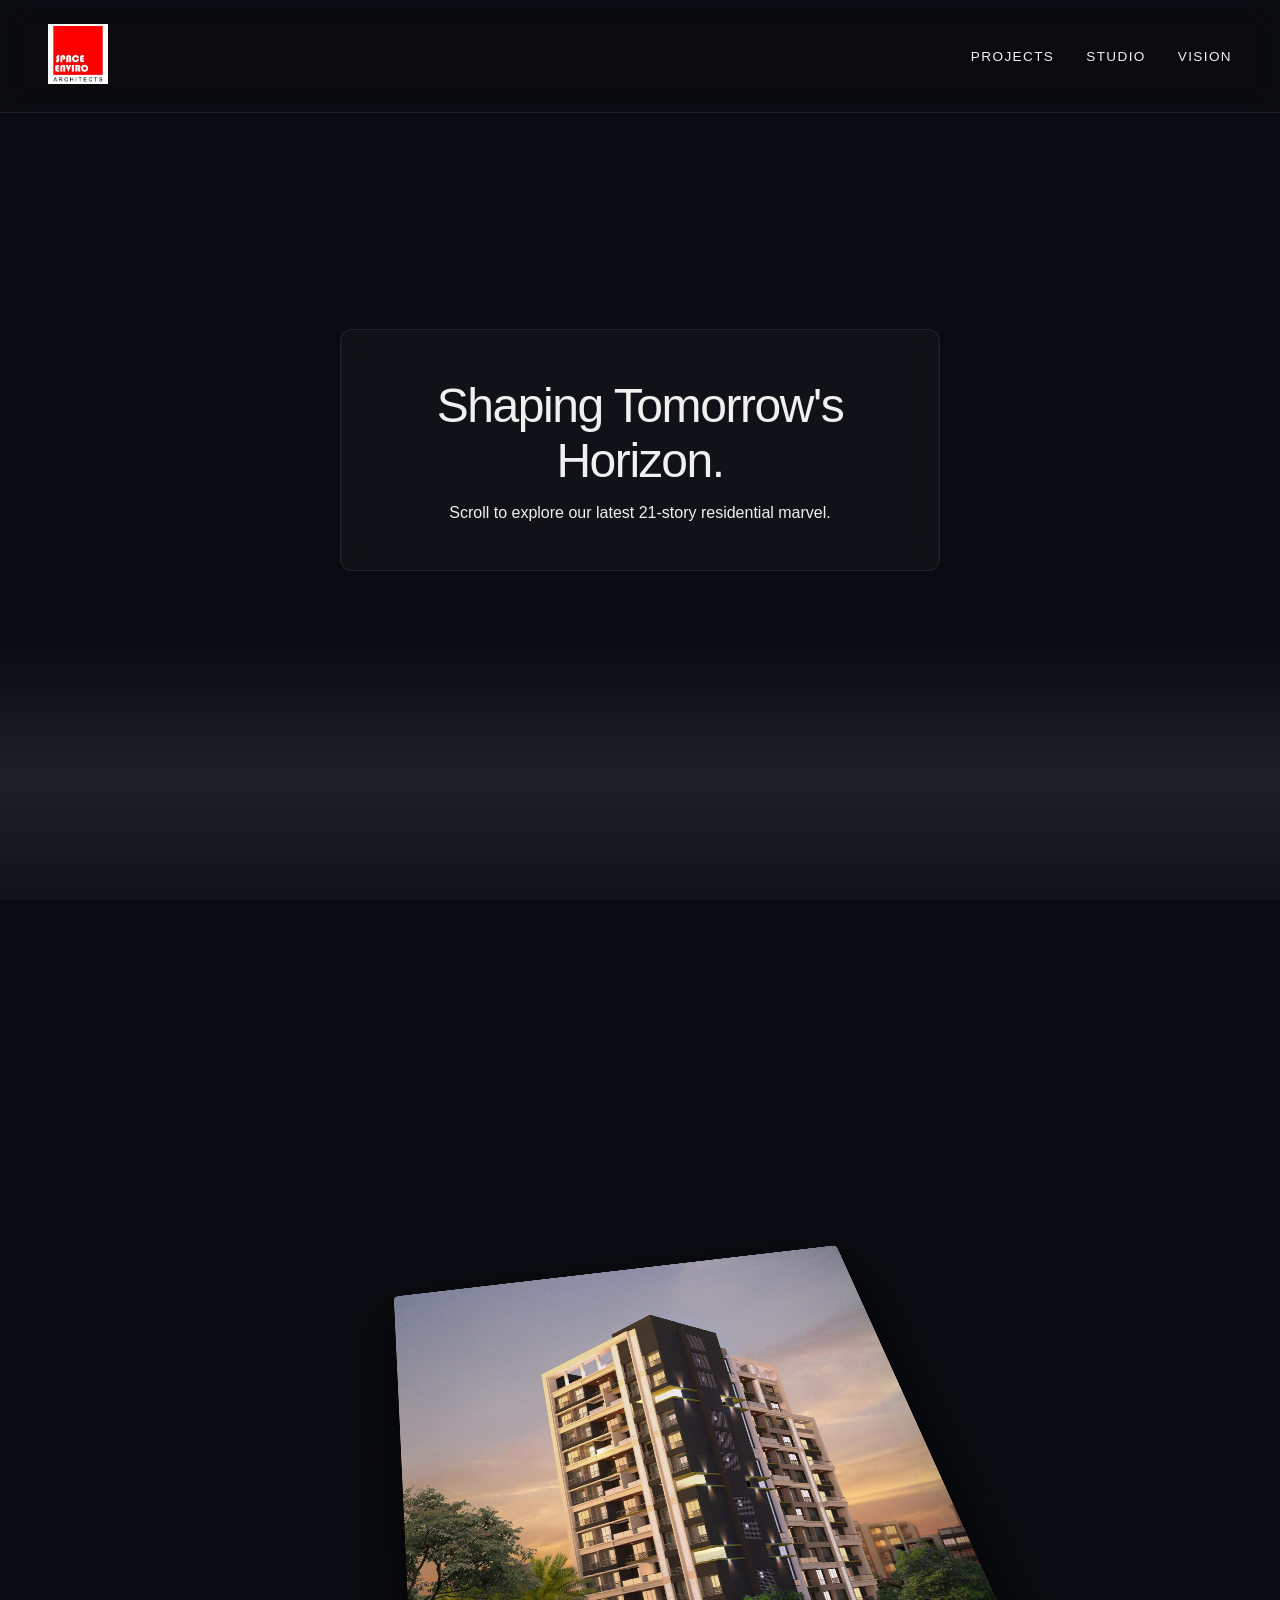
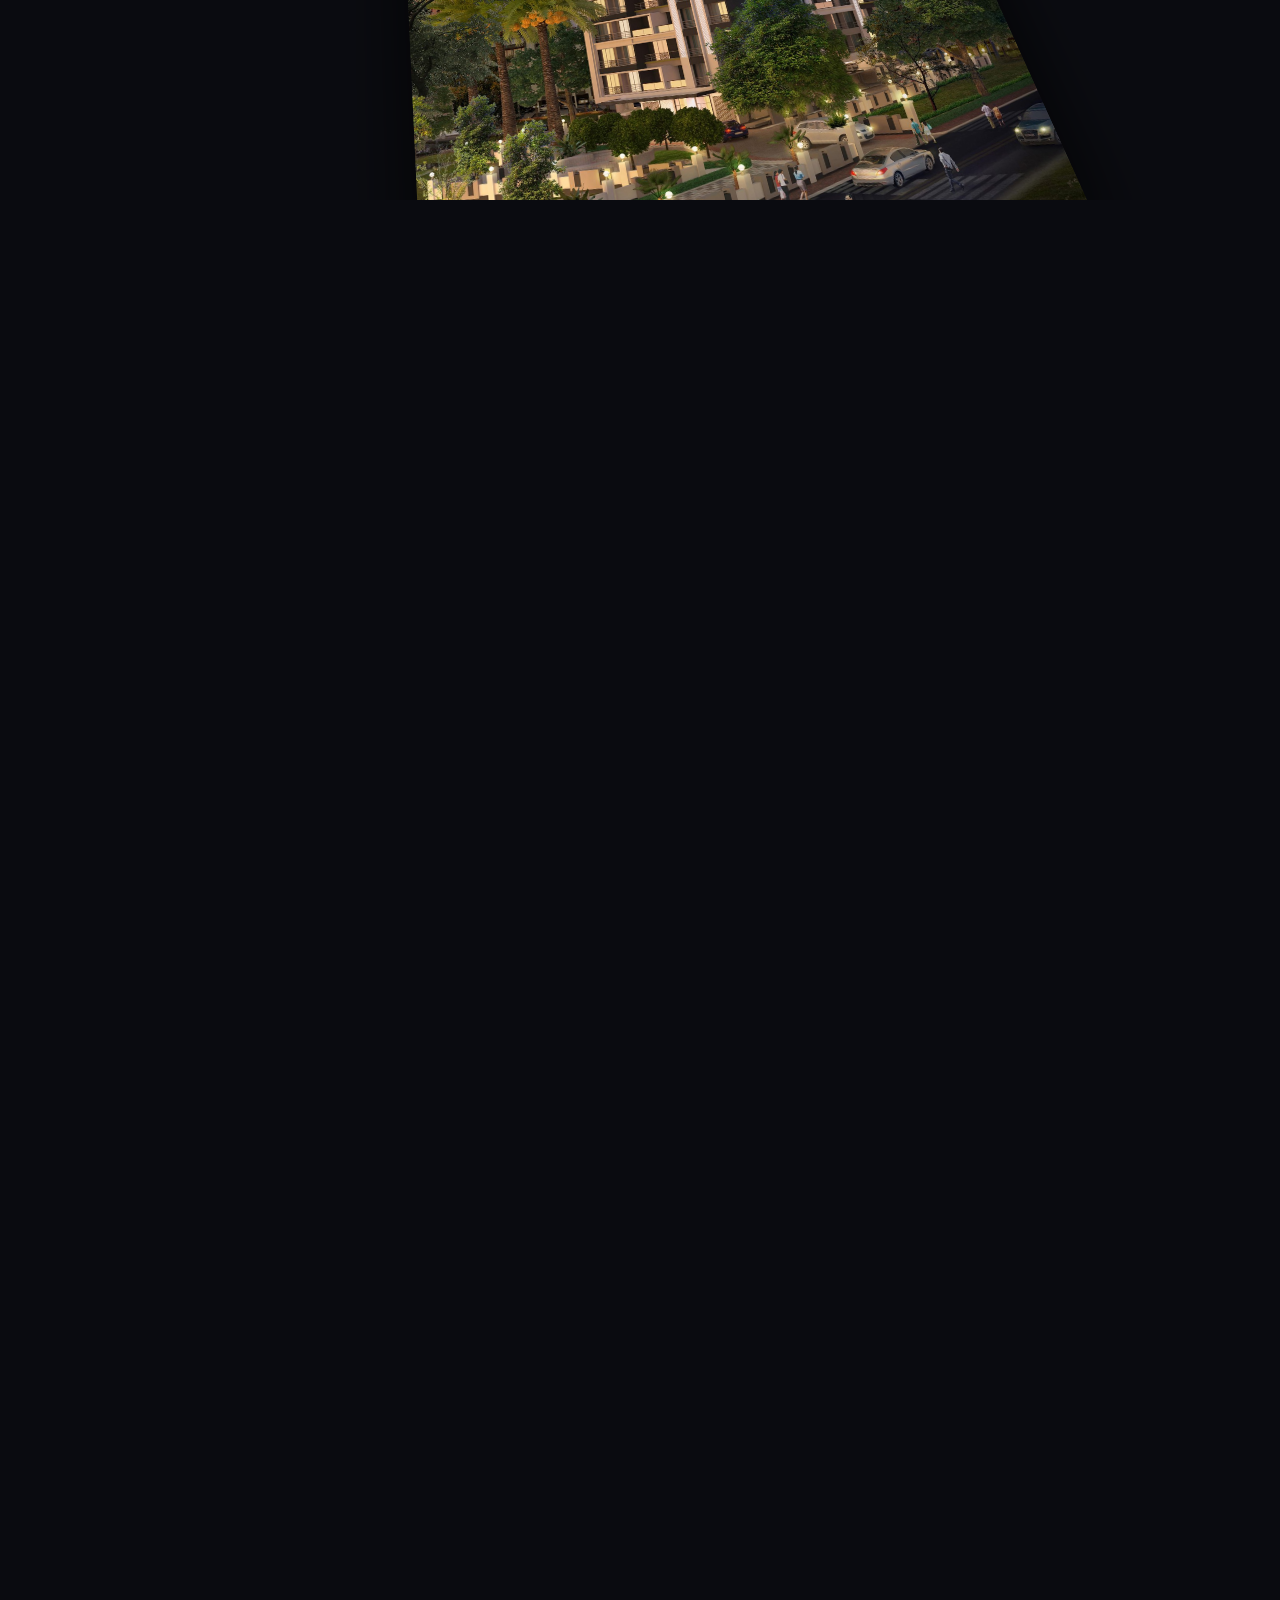
==== index.html @ 11cb9b1a "Add files via upload" ====
<!DOCTYPE html>
<html lang="en">
<head>
    <meta charset="UTF-8">
    <meta name="viewport" content="width=device-width, initial-scale=1.0">
    <title>Space Enviro Architects</title>
    <link rel="stylesheet" href="styles.css">
</head>
<body>

    <!-- Cloud Transition Overlay -->
    <div id="cloudOverlay" class="cloud-overlay"></div>

    <!-- MAIN HOMEPAGE VIEW -->
    <main id="homeView" class="view-active">
        
        <!-- Glassmorphism Navigation -->
        <header class="glass-nav">
            <div class="brand">
                <img src="image_8b4dd8.png" alt="Space Enviro Architects Logo" class="brand-logo">
            </div>
            <div class="nav-links">
                <span>Projects</span>
                <span>Studio</span>
                <span>Vision</span>
            </div>
        </header>

        <!-- Hero Section with Clouds -->
        <section class="hero-section">
            <div class="hero-content glass-panel">
                <h1>Shaping Tomorrow's Horizon.</h1>
                <p>Scroll to explore our latest 21-story residential marvel.</p>
            </div>
            <!-- Pure CSS Clouds at the bottom of hero -->
            <div class="cloud-layer">
                <div class="cloud cloud-1"></div>
                <div class="cloud cloud-2"></div>
                <div class="cloud cloud-3"></div>
            </div>
        </section>

        <!-- 3D Scroll Track Section -->
        <!-- This section is 300vh tall to allow "2 scrolls" of time to animate -->
        <section id="scrollTrack" class="scroll-track">
            <div class="sticky-viewport">
                
                <div class="scene-3d" id="scene3D">
                    <img src="image_8b6062.jpg" alt="21 Floor Modern Building" class="building-model">
                    
                    <!-- Floor Selection UI (Fades in when stable) -->
                    <div id="floorSelector" class="floor-selector">
                        <h3>Select a Floor to View</h3>
                        <div class="floor-grid">
                            <button class="floor-btn" data-floor="Penthouse">Penthouse</button>
                            <button class="floor-btn" data-floor="Floor 15-20">Floors 15-20</button>
                            <button class="floor-btn" data-floor="Floor 10-14">Floors 10-14</button>
                            <button class="floor-btn" data-floor="Floor 1-9">Floors 1-9</button>
                        </div>
                    </div>
                </div>

            </div>
        </section>
    </main>

    <!-- FLAT DETAIL VIEW (Hidden initially) -->
    <main id="detailView" class="view-hidden">
        <header class="glass-nav detail-nav">
            <button id="backBtn" class="back-btn">← Back to Exterior</button>
            <div class="brand">
                <img src="image_8b4dd8.png" alt="Space Enviro Architects Logo" class="brand-logo-small">
            </div>
        </header>

        <section class="detail-content">
            <div class="detail-header">
                <h2 id="dynamicFloorTitle">Penthouse Suite</h2>
                <p>Premium Panoramic Living Space</p>
            </div>

            <div class="spec-grid">
                <div class="spec-card glass-panel">
                    <span class="spec-label">Carpet Area</span>
                    <span class="spec-value">3,250 Sq Ft</span>
                </div>
                <div class="spec-card glass-panel">
                    <span class="spec-label">Configuration</span>
                    <span class="spec-value">4 BHK + Terrace</span>
                </div>
                <div class="spec-card glass-panel">
                    <span class="spec-label">Facing</span>
                    <span class="spec-value">East (Sunrise)</span>
                </div>
            </div>

            <div class="interior-gallery">
                <!-- Using aesthetic architectural placeholders -->
                <div class="gallery-img placeholder-1">Living Area Visualization</div>
                <div class="gallery-img placeholder-2">Master Bedroom</div>
                <div class="gallery-img placeholder-3">Terrace View</div>
            </div>

            <div class="contact-action">
                <h3>Interested in this space?</h3>
                <button id="contactBtn" class="contact-btn">Contact Now</button>
            </div>
        </section>
    </main>

    <script src="script.js"></script>
</body>
</html>
---- styles.css ----
:root {
    --brand-red: #ff0000; /* Matching your logo */
    --bg-dark: #0a0b10;
    --text-main: #f0f0f0;
    --glass-bg: rgba(255, 255, 255, 0.03);
    --glass-border: rgba(255, 255, 255, 0.08);
    --font-stack: 'Helvetica Neue', Helvetica, Arial, sans-serif;
}

* {
    margin: 0;
    padding: 0;
    box-sizing: border-box;
}

body {
    font-family: var(--font-stack);
    background-color: var(--bg-dark);
    color: var(--text-main);
    overflow-x: hidden;
}

/* --- Glassmorphism UI --- */
.glass-nav {
    position: fixed;
    top: 0;
    left: 0;
    width: 100%;
    padding: 1.5rem 3rem;
    display: flex;
    justify-content: space-between;
    align-items: center;
    background: rgba(10, 11, 16, 0.6);
    backdrop-filter: blur(12px);
    -webkit-backdrop-filter: blur(12px);
    border-bottom: 1px solid var(--glass-border);
    z-index: 100;
}

.brand-logo {
    height: 60px;
    width: auto;
}

.brand-logo-small {
    height: 40px;
}

.nav-links {
    display: flex;
    gap: 2rem;
    font-size: 0.85rem;
    text-transform: uppercase;
    letter-spacing: 0.1em;
}

.glass-panel {
    background: var(--glass-bg);
    backdrop-filter: blur(16px);
    -webkit-backdrop-filter: blur(16px);
    border: 1px solid var(--glass-border);
    border-radius: 12px;
}

/* --- Hero Section & Clouds --- */
.hero-section {
    height: 100vh;
    display: flex;
    align-items: center;
    justify-content: center;
    position: relative;
    overflow: hidden;
}

.hero-content {
    padding: 3rem;
    text-align: center;
    max-width: 600px;
    z-index: 10;
}

.hero-content h1 {
    font-size: 3rem;
    font-weight: 300;
    margin-bottom: 1rem;
    letter-spacing: -0.03em;
}

.cloud-layer {
    position: absolute;
    bottom: -10vh;
    width: 100%;
    height: 40vh;
    background: linear-gradient(to bottom, transparent, rgba(200,210,220,0.1) 40%, var(--bg-dark));
    z-index: 5;
    pointer-events: none;
}

/* --- 3D Scroll Track --- */
.scroll-track {
    height: 300vh; /* Provides the length for "2 scrolls" */
    position: relative;
}

.sticky-viewport {
    position: sticky;
    top: 0;
    height: 100vh;
    width: 100%;
    display: flex;
    align-items: center;
    justify-content: center;
    overflow: hidden;
    perspective: 1200px; /* Crucial for the 3D effect */
}

.scene-3d {
    position: relative;
    width: 100%;
    max-width: 800px;
    /* Initial state: Rotated down, pushed back */
    transform: rotateX(45deg) rotateZ(-10deg) translateY(200px) scale(0.6);
    transform-style: preserve-3d;
    will-change: transform;
}

.building-model {
    width: 100%;
    height: auto;
    border-radius: 8px;
    box-shadow: 0 40px 100px rgba(0,0,0,0.8);
    display: block;
}

/* --- Interactive Floor Selector --- */
.floor-selector {
    position: absolute;
    top: 50%;
    left: -20%;
    transform: translateY(-50%);
    opacity: 0;
    pointer-events: none;
    transition: opacity 0.5s ease;
}

.floor-selector.active {
    opacity: 1;
    pointer-events: all;
}

.floor-selector h3 {
    margin-bottom: 1.5rem;
    font-size: 1rem;
    text-transform: uppercase;
    letter-spacing: 0.1em;
    color: #a0a0a0;
}

.floor-grid {
    display: flex;
    flex-direction: column;
    gap: 1rem;
}

.floor-btn {
    background: var(--glass-bg);
    border: 1px solid var(--glass-border);
    color: white;
    padding: 1rem 2rem;
    border-radius: 4px;
    cursor: pointer;
    text-align: left;
    font-family: var(--font-stack);
    transition: all 0.3s ease;
    backdrop-filter: blur(8px);
}

.floor-btn:hover {
    background: white;
    color: var(--bg-dark);
    transform: translateX(10px);
}

/* --- Cloud Transition Effect --- */
.cloud-overlay {
    position: fixed;
    top: 50%;
    left: 50%;
    width: 10vw;
    height: 10vw;
    background: radial-gradient(circle, rgba(255,255,255,1) 0%, rgba(240,245,250,0.8) 60%, transparent 100%);
    border-radius: 50%;
    transform: translate(-50%, -50%) scale(0);
    opacity: 0;
    pointer-events: none;
    z-index: 999;
    filter: blur(40px);
    transition: transform 1.2s cubic-bezier(0.8, 0, 0.2, 1), opacity 0.8s ease;
}

.cloud-overlay.engulf {
    transform: translate(-50%, -50%) scale(50); /* Engulfs the whole screen */
    opacity: 1;
}

/* --- Detail View Page --- */
.view-hidden {
    display: none;
}

.view-active {
    display: block;
}

.detail-nav {
    position: relative;
    background: transparent;
    border: none;
}

.back-btn {
    background: none;
    border: none;
    color: white;
    cursor: pointer;
    font-size: 1rem;
    transition: color 0.3s;
}

.back-btn:hover { color: var(--brand-red); }

.detail-content {
    max-width: 1200px;
    margin: 0 auto;
    padding: 4rem 2rem;
}

.detail-header {
    text-align: center;
    margin-bottom: 4rem;
}

.detail-header h2 {
    font-size: 3.5rem;
    font-weight: 300;
}

.spec-grid {
    display: grid;
    grid-template-columns: repeat(3, 1fr);
    gap: 2rem;
    margin-bottom: 4rem;
}

.spec-card {
    padding: 2rem;
    text-align: center;
}

.spec-label {
    display: block;
    font-size: 0.8rem;
    text-transform: uppercase;
    color: #888;
    margin-bottom: 0.5rem;
}

.spec-value {
    font-size: 1.5rem;
    font-weight: 500;
}

.interior-gallery {
    display: grid;
    grid-template-columns: 2fr 1fr;
    grid-auto-rows: 300px;
    gap: 1rem;
    margin-bottom: 5rem;
}

.gallery-img {
    background-color: #1a1c23;
    border-radius: 8px;
    display: flex;
    align-items: center;
    justify-content: center;
    color: #555;
    font-style: italic;
}

.placeholder-1 { grid-row: span 2; background: linear-gradient(45deg, #1a1c23, #2a2d38); }

.contact-action {
    text-align: center;
    padding: 4rem 0;
    border-top: 1px solid var(--glass-border);
}

.contact-btn {
    margin-top: 1.5rem;
    background: var(--brand-red);
    color: white;
    border: none;
    padding: 1.2rem 3rem;
    font-size: 1.1rem;
    border-radius: 4px;
    cursor: pointer;
    font-family: inherit;
    transition: background 0.3s, transform 0.2s;
}

.contact-btn:hover {
    background: #cc0000;
    transform: scale(1.05);
}

@media (max-width: 768px) {
    .floor-selector {
        left: 50%;
        top: auto;
        bottom: 5%;
        transform: translateX(-50%);
        width: 90%;
        text-align: center;
    }
    .floor-btn:hover { transform: translateY(-5px) translateX(0); }
    .spec-grid, .interior-gallery { grid-template-columns: 1fr; }
}
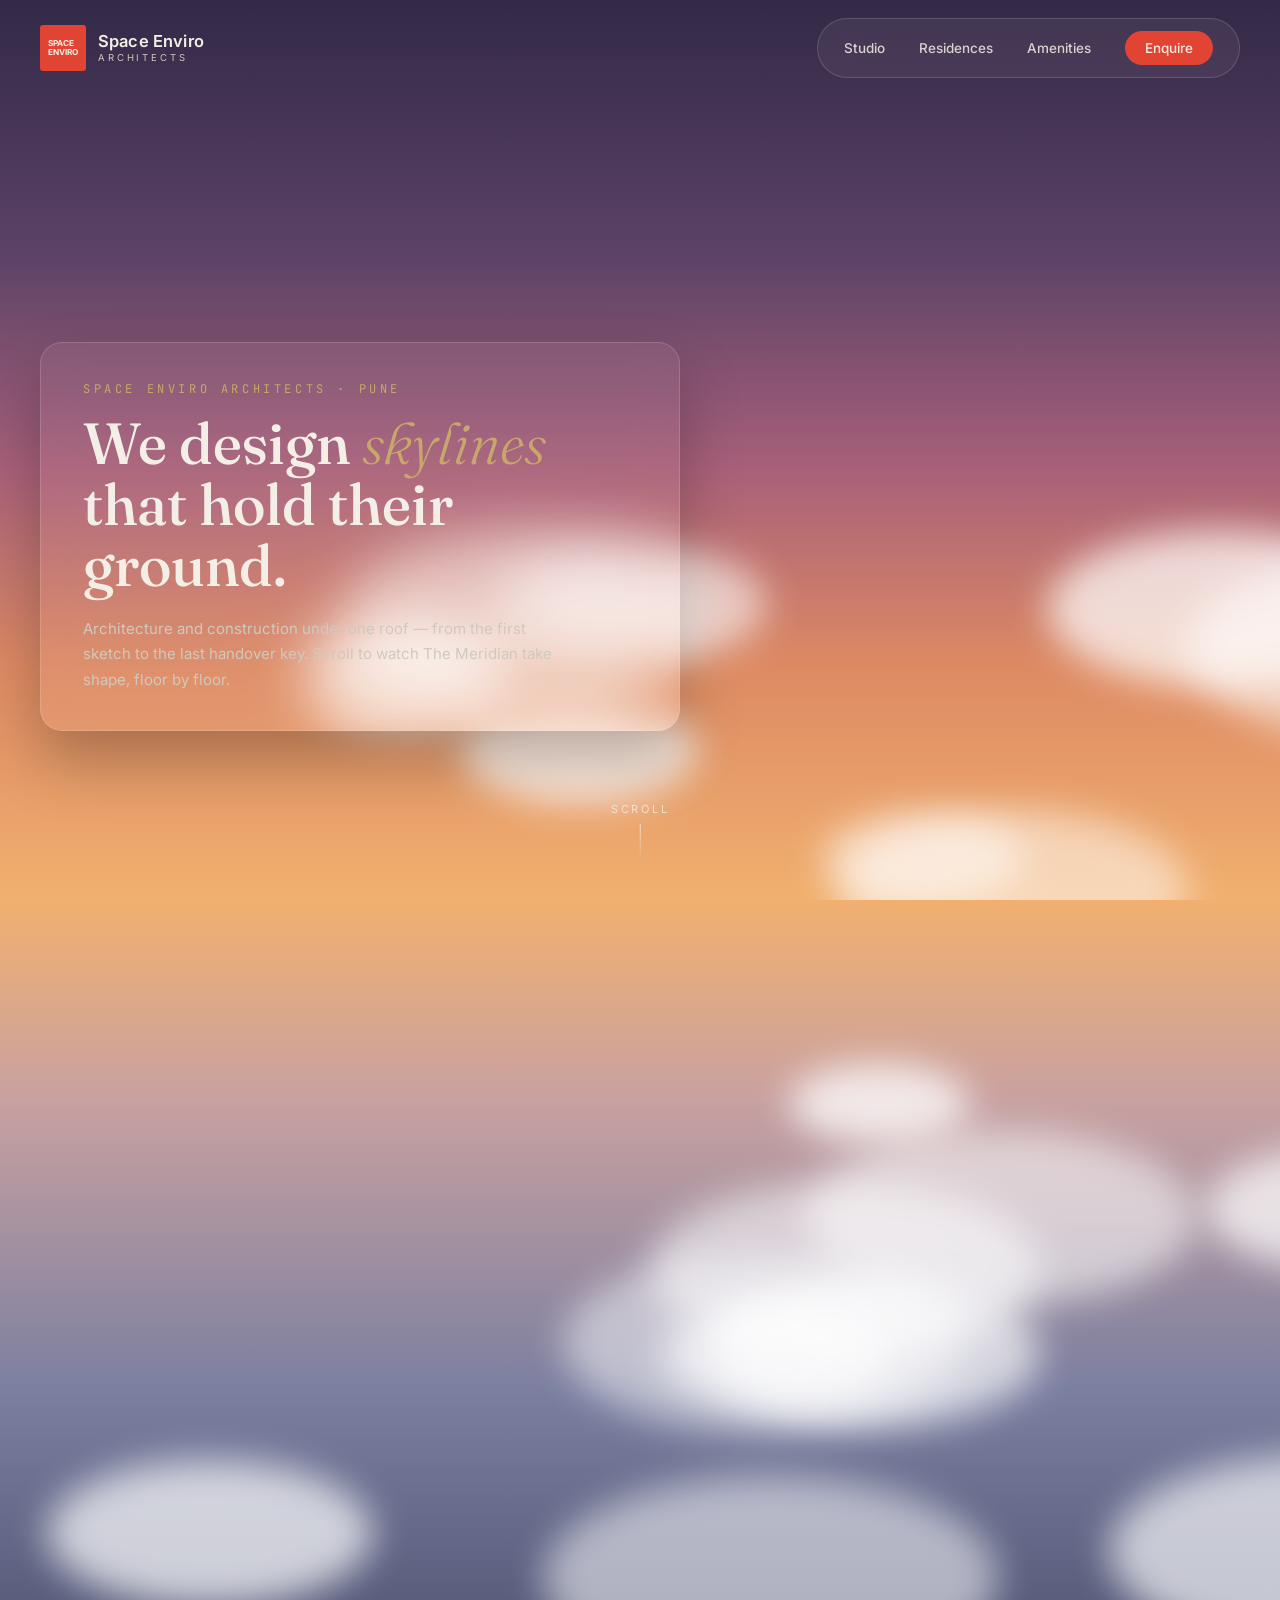
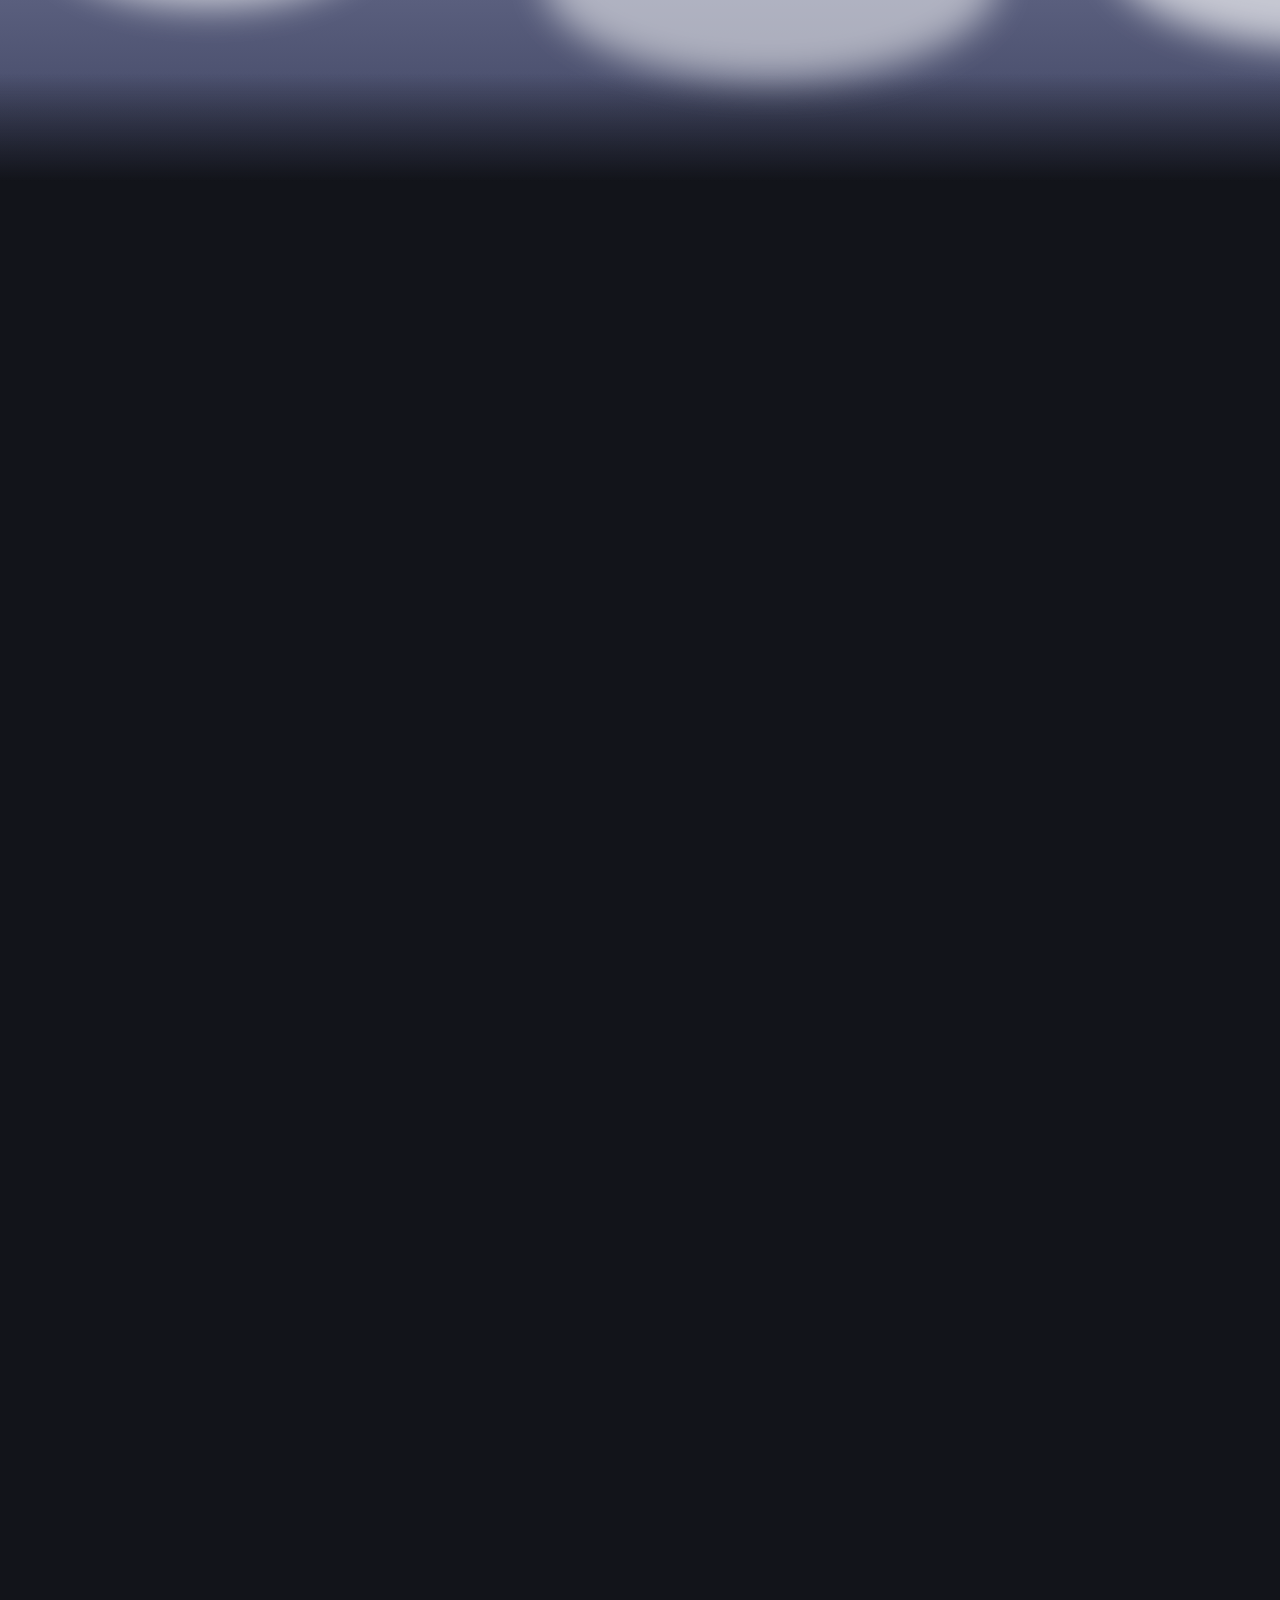
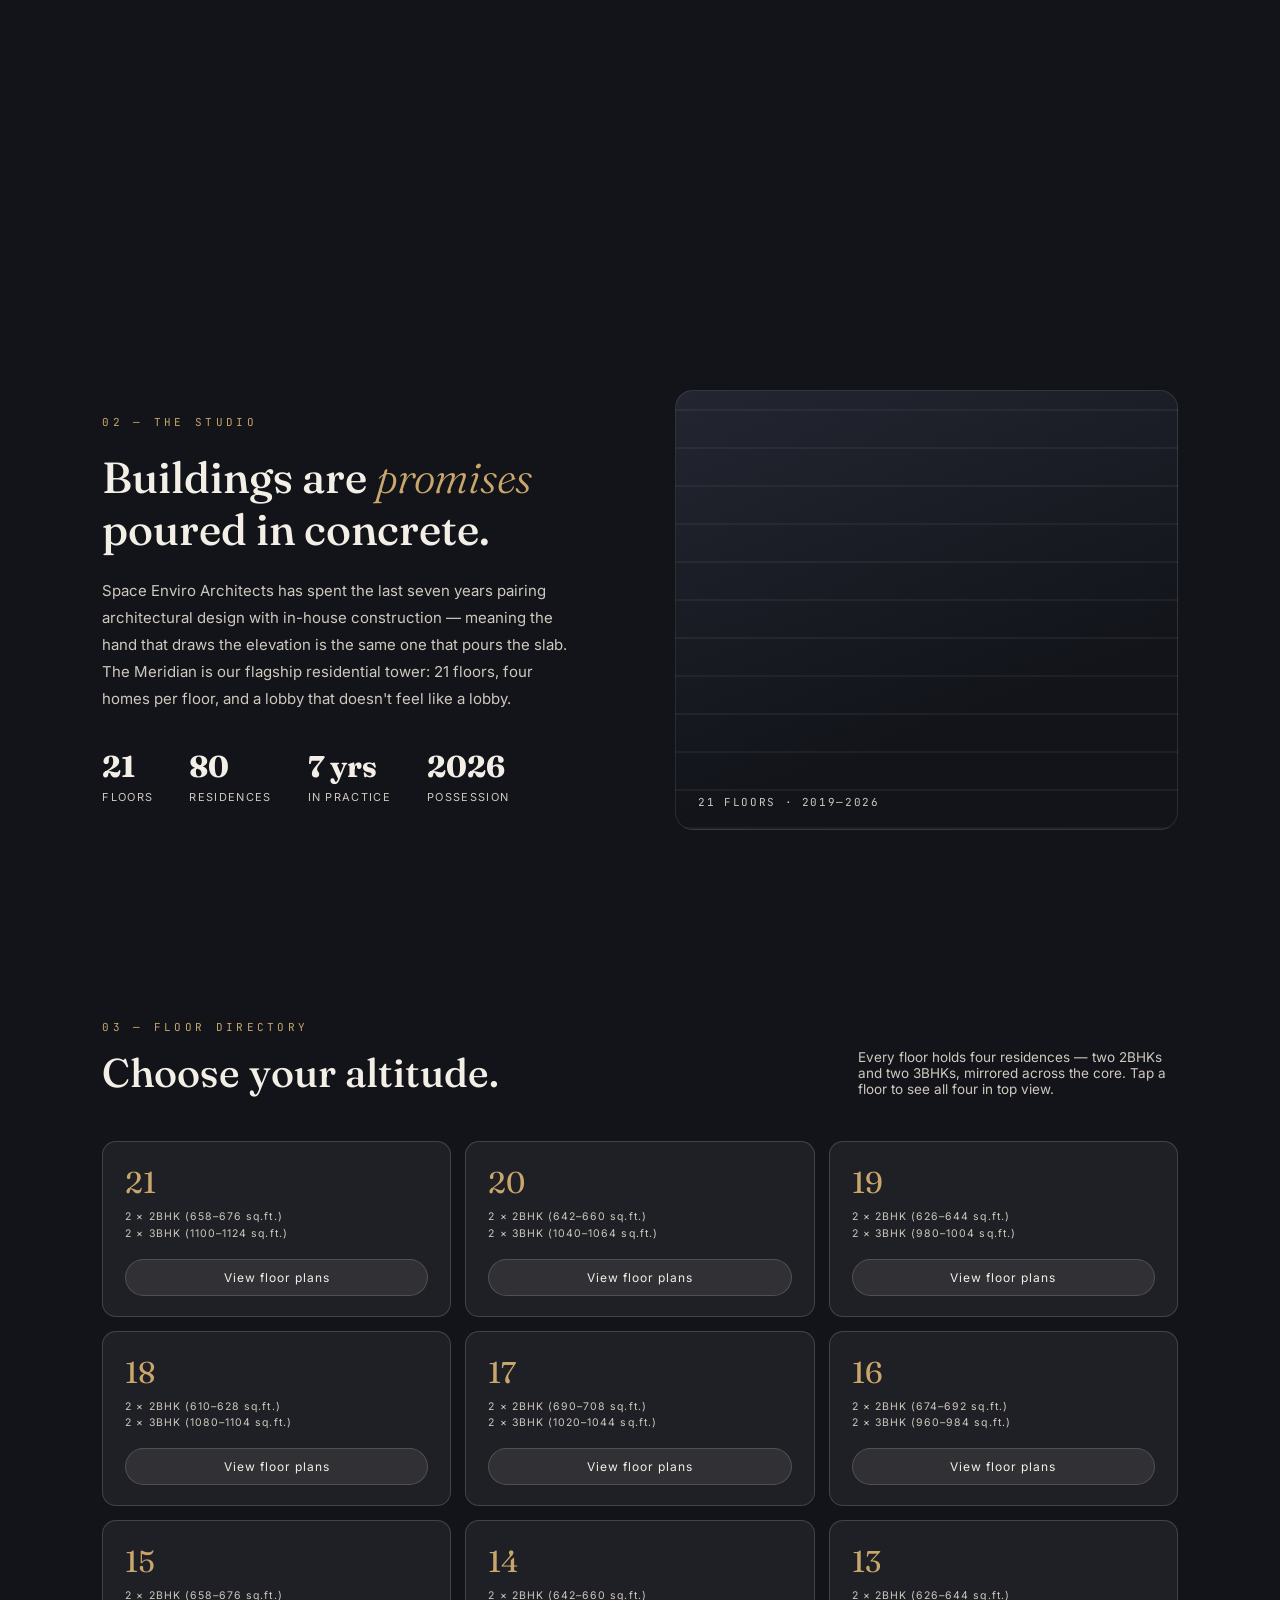
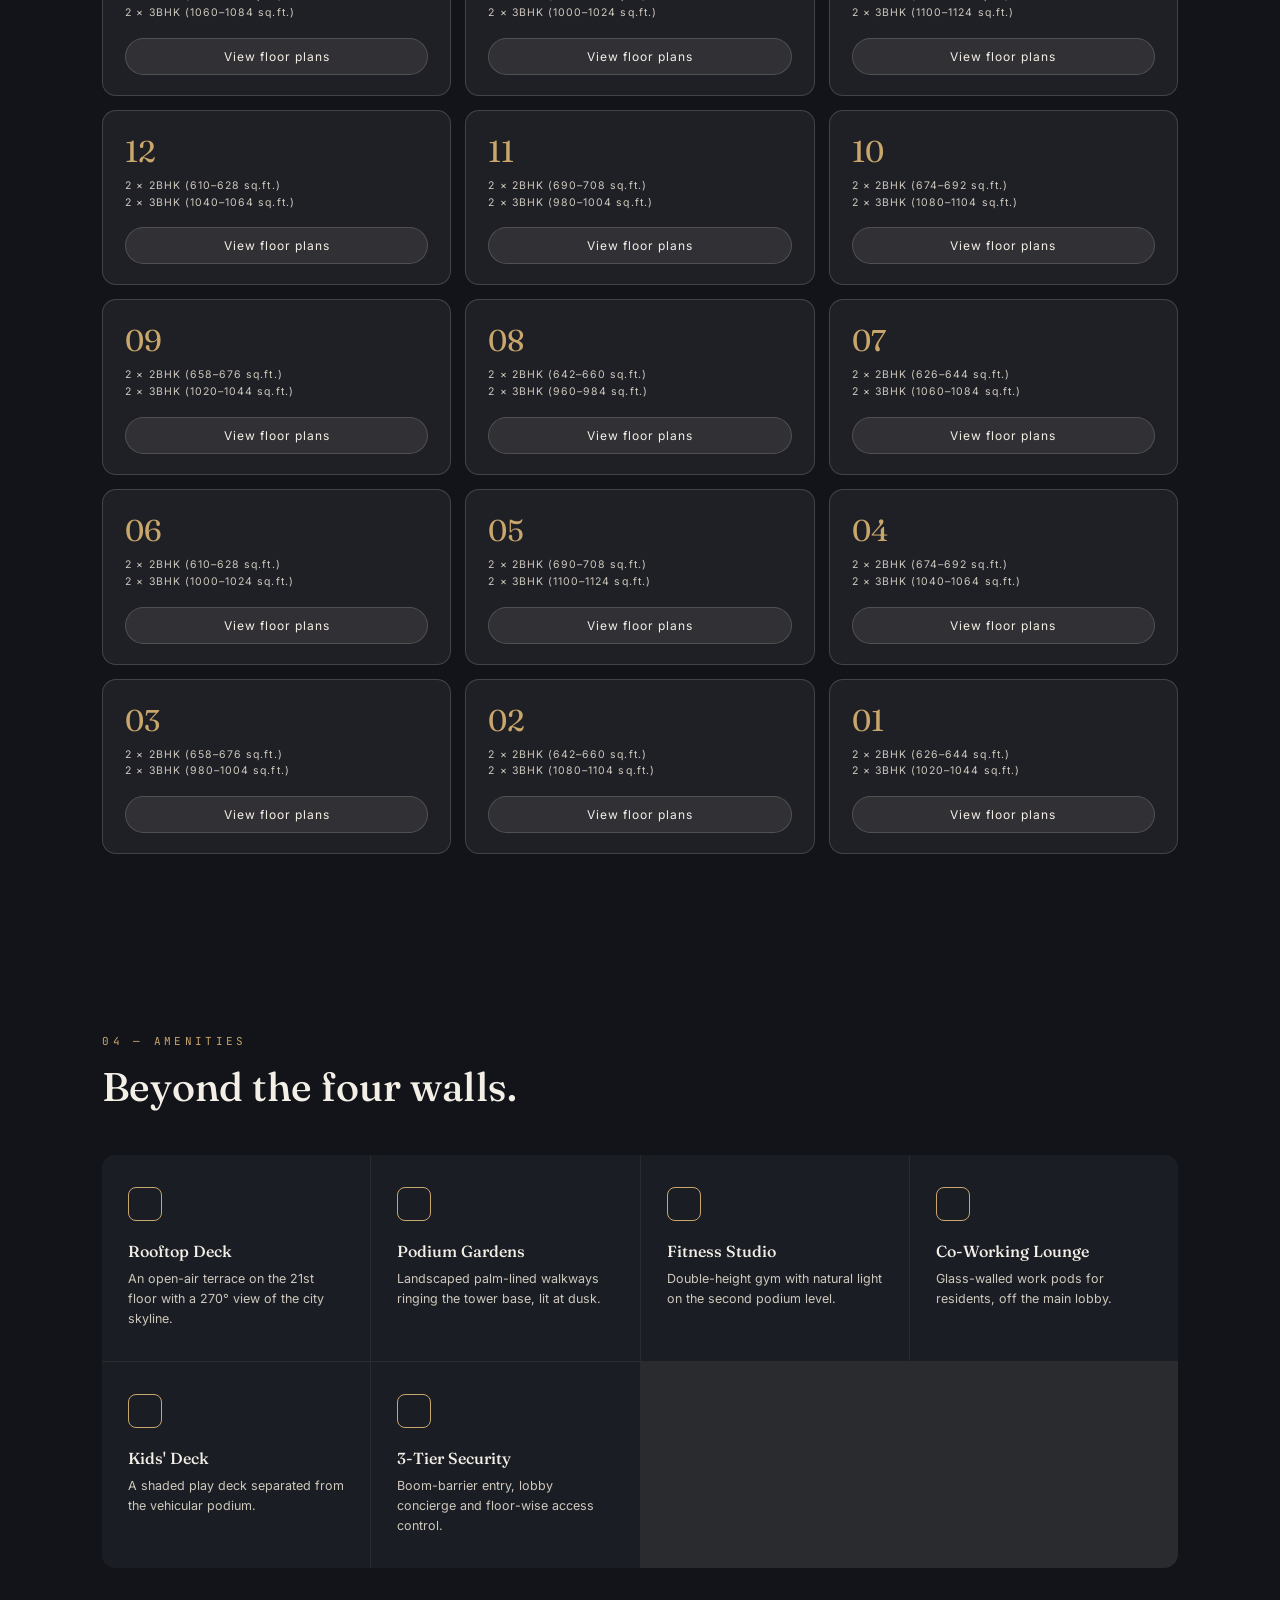
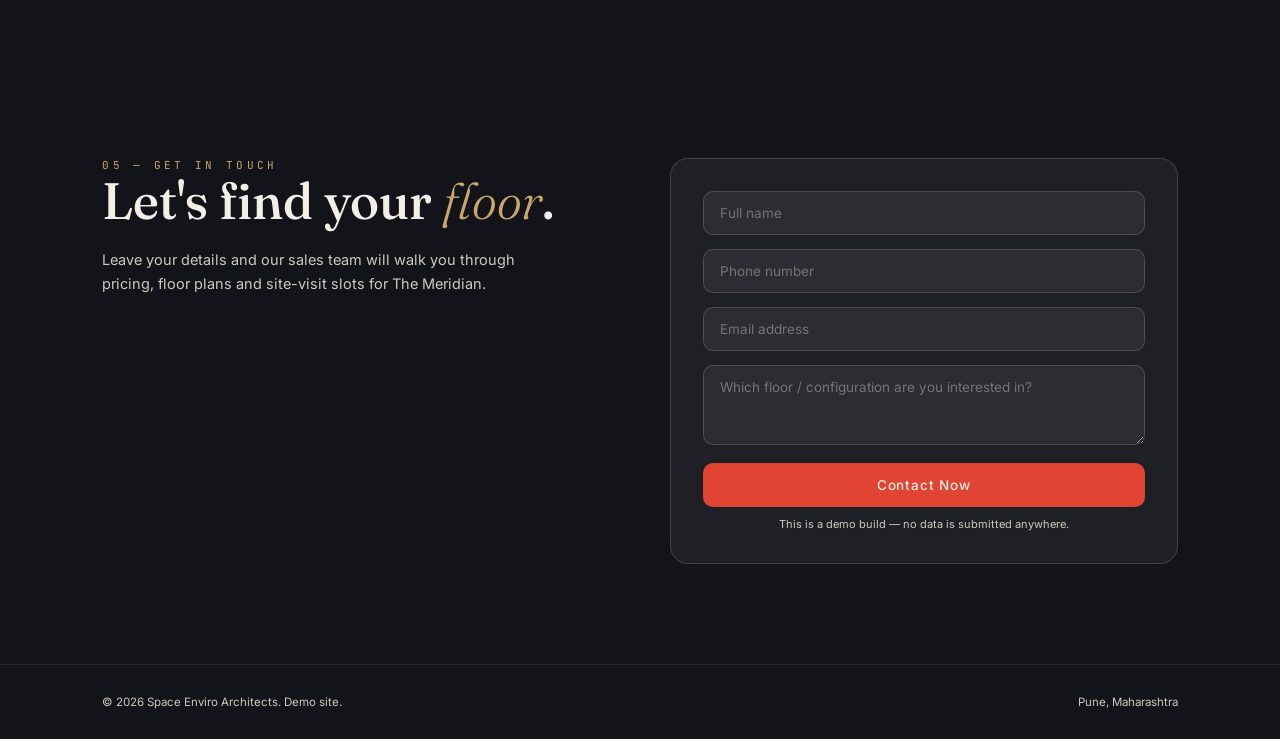
==== commit 3ced1d9b: "Add files via upload" ====
--- a/index.html
+++ b/index.html
@@ -1,113 +1,701 @@
 <!DOCTYPE html>
 <html lang="en">
 <head>
-    <meta charset="UTF-8">
-    <meta name="viewport" content="width=device-width, initial-scale=1.0">
-    <title>Space Enviro Architects</title>
-    <link rel="stylesheet" href="styles.css">
+<meta charset="UTF-8">
+<meta name="viewport" content="width=device-width, initial-scale=1.0">
+<title>Space Enviro Architects — The Meridian</title>
+<link rel="preconnect" href="https://fonts.googleapis.com">
+<link href="https://fonts.googleapis.com/css2?family=Fraunces:ital,opsz,wght@0,9..144,300;0,9..144,500;0,9..144,600;1,9..144,400&family=Inter:wght@300;400;500;600&family=JetBrains+Mono:wght@400;500&display=swap" rel="stylesheet">
+<style>
+  :root{
+    --carbon:#12141a;
+    --carbon-2:#1a1d24;
+    --ivory:#f4efe6;
+    --ivory-dim:#cfc9bd;
+    --ember:#e14432;
+    --ember-dim:#9c3327;
+    --brass:#c9a66b;
+    --glass-bg:rgba(244,239,230,0.06);
+    --glass-brd:rgba(244,239,230,0.16);
+  }
+  *{margin:0;padding:0;box-sizing:border-box;}
+  html{scroll-behavior:smooth;}
+  body{
+    background:var(--carbon);
+    color:var(--ivory);
+    font-family:'Inter',sans-serif;
+    overflow-x:hidden;
+    cursor:default;
+  }
+  ::selection{background:var(--ember);color:var(--ivory);}
+  h1,h2,h3,.serif{font-family:'Fraunces',serif;}
+  .mono{font-family:'JetBrains Mono',monospace;letter-spacing:0.02em;}
+  a{color:inherit;text-decoration:none;}
+  button{font-family:inherit;cursor:pointer;border:none;background:none;color:inherit;}
+
+  /* ---------- NAV ---------- */
+  nav{
+    position:fixed;top:0;left:0;right:0;z-index:500;
+    display:flex;align-items:center;justify-content:space-between;
+    padding:18px 40px;
+  }
+  .brand{display:flex;align-items:center;gap:12px;}
+  .brand-mark{
+    width:46px;height:46px;background:var(--ember);
+    display:flex;flex-direction:column;align-items:center;justify-content:center;
+    border-radius:3px;flex-shrink:0;
+  }
+  .brand-mark span{color:var(--ivory);font-weight:700;font-size:8.2px;line-height:1.15;letter-spacing:0.02em;font-family:'Inter',sans-serif;}
+  .brand-name{display:flex;flex-direction:column;line-height:1.05;}
+  .brand-name .b1{font-weight:600;font-size:16.5px;letter-spacing:0.01em;}
+  .brand-name .b2{font-size:9.5px;letter-spacing:0.3em;color:var(--ivory-dim);margin-top:3px;}
+  .nav-links{
+    display:flex;gap:34px;align-items:center;
+    background:var(--glass-bg);
+    backdrop-filter:blur(18px);-webkit-backdrop-filter:blur(18px);
+    border:1px solid var(--glass-brd);
+    padding:12px 26px;border-radius:100px;
+  }
+  .nav-links a{font-size:13.5px;font-weight:500;opacity:0.85;transition:opacity .25s;}
+  .nav-links a:hover{opacity:1;}
+  .nav-links .cta{
+    background:var(--ember);padding:9px 20px;border-radius:100px;opacity:1;
+  }
+  @media(max-width:820px){ .nav-links a:not(.cta){display:none;} nav{padding:16px 20px;} }
+
+  /* ---------- HERO ---------- */
+  .hero{
+    height:100vh;position:relative;overflow:hidden;
+    background:linear-gradient(180deg,#332947 0%,#5b4266 28%,#a8607a 52%,#dd8a63 74%,#f1b06f 100%);
+  }
+  .hero-glass{
+    position:absolute;top:38%;left:40px;max-width:640px;z-index:20;
+    background:var(--glass-bg);backdrop-filter:blur(22px);-webkit-backdrop-filter:blur(22px);
+    border:1px solid var(--glass-brd);border-radius:22px;padding:38px 42px;
+    box-shadow:0 30px 60px rgba(0,0,0,0.25);
+  }
+  .hero-glass .eyebrow{font-size:12px;letter-spacing:0.3em;color:var(--brass);margin-bottom:16px;font-family:'JetBrains Mono',monospace;}
+  .hero-glass h1{font-size:clamp(32px,4.6vw,58px);font-weight:500;line-height:1.05;color:var(--ivory);}
+  .hero-glass h1 em{font-style:italic;font-weight:300;color:var(--brass);}
+  .hero-glass p{margin-top:20px;font-size:15px;line-height:1.7;color:var(--ivory-dim);max-width:480px;}
+  .scroll-cue{
+    position:absolute;bottom:38px;left:50%;transform:translateX(-50%);z-index:20;
+    display:flex;flex-direction:column;align-items:center;gap:8px;
+    font-size:11px;letter-spacing:0.25em;color:var(--ivory);opacity:0.8;
+  }
+  .scroll-cue .stem{width:1px;height:38px;background:linear-gradient(var(--ivory),transparent);animation:pulse 1.8s ease-in-out infinite;}
+  @keyframes pulse{0%,100%{opacity:.3;transform:scaleY(.7);}50%{opacity:1;transform:scaleY(1);}}
+
+  .cloud{position:absolute;border-radius:50%;background:rgba(255,255,255,0.85);filter:blur(18px);opacity:0.9;}
+
+  /* ---------- STAGE (sticky 3D tower, full cube) ---------- */
+  .stage-track{ height:460vh; position:relative; }
+  .stage{
+    position:sticky; top:0; height:100vh; overflow:hidden;
+    background:linear-gradient(180deg,#f1b06f 0%,#c9a1a0 22%,#7a7fa0 55%,#3a3f5c 100%);
+  }
+  .stage-clouds{position:absolute;inset:0;z-index:5;pointer-events:none;}
+  .stage-clouds .cloud{position:absolute;}
+
+  .tower-viewport{
+    position:absolute;inset:0;display:flex;align-items:flex-end;justify-content:center;
+    perspective:1500px;perspective-origin:50% 62%;
+  }
+  .tower-rotator{
+    transform-style:preserve-3d;
+    width:340px;height:74vh;position:relative;margin-bottom:0;
+    will-change:transform;
+  }
+  .face{
+    position:absolute;top:0;height:100%;
+    display:flex;flex-direction:column;backface-visibility:hidden;
+    box-shadow:0 40px 90px rgba(0,0,0,0.45);
+  }
+  .face.front{ left:0; width:340px; background:#1b1d24; transform:translateZ(70px); display:flex;flex-direction:row; }
+  .face.back{ left:0; width:340px; background:#161820; transform:rotateY(180deg) translateZ(70px); flex-direction:column-reverse; }
+  .face.right{ left:100px; width:140px; background:#0f1116; transform:rotateY(90deg) translateZ(170px); }
+  .face.left{ left:-100px; width:140px; background:#14161c; transform:rotateY(-90deg) translateZ(170px); }
+
+  .face .block{flex:1;display:flex;flex-direction:column-reverse;}
+  .face .block.cream{background:#e9e2d3;flex:0.86;}
+  .face .block.dark{background:#20222a;flex:1;position:relative;}
+  .core-strip{position:absolute;top:0;bottom:0;left:8px;width:20px;background:linear-gradient(180deg,#f4efe6,#c9a66b);opacity:0.9;}
+  .floor-row{flex:1;display:flex;align-items:center;justify-content:space-evenly;position:relative;border-top:1px solid rgba(0,0,0,0.15);}
+  .win{
+    width:16%;height:52%;background:rgba(20,22,28,0.5);border-radius:1px;
+    transition:background 1.1s ease, box-shadow 1.1s ease;
+  }
+  .block.cream .win{background:rgba(60,50,40,0.35);}
+  .face.back .win{width:20%;background:rgba(255,255,255,0.05);}
+  .face.right .win, .face.left .win{width:34%;background:rgba(255,255,255,0.06);}
+  .floor-row.lit .win{background:#ffd48a;box-shadow:0 0 14px 2px rgba(255,190,110,0.55);}
+
+  .tower-ground{
+    position:absolute;bottom:0;left:0;right:0;height:14vh;z-index:1;
+    background:linear-gradient(180deg,rgba(20,22,28,0) 0%, #12141a 85%);
+  }
+
+  .floor-markers{
+    position:absolute; right:6%; top:8%; bottom:16%; width:220px;
+    display:flex;flex-direction:column-reverse;z-index:30;
+    opacity:0; transform:translateX(16px); transition:opacity .6s ease, transform .6s ease;
+    pointer-events:none;
+  }
+  .floor-markers.show{opacity:1;transform:translateX(0);pointer-events:auto;}
+  .fm-row{
+    flex:1;display:flex;align-items:center;gap:10px;border-top:1px solid rgba(244,239,230,0.08);
+    padding:0 4px;
+  }
+  .fm-row .fm-num{font-size:10.5px;color:var(--brass);width:30px;flex-shrink:0;}
+  .fm-row button{
+    font-size:10.5px;letter-spacing:0.06em;padding:5px 10px;border-radius:100px;
+    background:rgba(244,239,230,0.08);border:1px solid rgba(244,239,230,0.18);opacity:0;
+    transform:translateY(4px);transition:all .25s;
+  }
+  .floor-markers.show .fm-row button{opacity:1;transform:translateY(0);}
+  .fm-row button:hover{background:var(--ember);border-color:var(--ember);}
+
+  .stage-caption{
+    position:absolute;left:6%;top:10%;z-index:30;max-width:320px;
+    opacity:0;transition:opacity .5s ease;
+  }
+  .stage-caption.show{opacity:1;}
+  .stage-caption .eyebrow{font-size:11px;letter-spacing:0.3em;color:var(--brass);font-family:'JetBrains Mono',monospace;}
+  .stage-caption h2{font-size:clamp(24px,3vw,36px);font-weight:500;margin-top:10px;line-height:1.15;}
+
+  /* ---------- STUDIO ---------- */
+  .studio{padding:150px 8% 130px;display:grid;grid-template-columns:1fr 1fr;gap:70px;align-items:center;}
+  .studio .tag{font-size:11px;letter-spacing:.3em;color:var(--brass);font-family:'JetBrains Mono',monospace;margin-bottom:22px;}
+  .studio h2{font-size:clamp(28px,3.4vw,44px);font-weight:500;line-height:1.2;}
+  .studio h2 em{font-style:italic;color:var(--brass);font-weight:300;}
+  .studio p{margin-top:22px;color:var(--ivory-dim);line-height:1.8;font-size:15px;max-width:480px;}
+  .studio-visual{
+    height:440px;border-radius:18px;position:relative;overflow:hidden;
+    background:
+      repeating-linear-gradient(0deg, rgba(244,239,230,0.05) 0 2px, transparent 2px 38px),
+      linear-gradient(160deg,#232631,#12141a 70%);
+    border:1px solid rgba(244,239,230,0.1);
+  }
+  .studio-visual::after{
+    content:'21 FLOORS · 2019—2026';position:absolute;bottom:20px;left:22px;
+    font-family:'JetBrains Mono',monospace;font-size:11px;letter-spacing:0.15em;color:var(--ivory-dim);
+  }
+  .stat-row{display:flex;gap:36px;margin-top:36px;flex-wrap:wrap;}
+  .stat-row div b{display:block;font-family:'Fraunces',serif;font-size:30px;color:var(--ivory);}
+  .stat-row div span{font-size:11px;letter-spacing:.12em;color:var(--ivory-dim);}
+  @media(max-width:860px){.studio{grid-template-columns:1fr;}}
+
+  /* ---------- DIRECTORY ---------- */
+  .directory{padding:60px 8% 120px;}
+  .section-head{display:flex;justify-content:space-between;align-items:flex-end;margin-bottom:44px;flex-wrap:wrap;gap:16px;}
+  .section-head .tag{font-size:11px;letter-spacing:.3em;color:var(--brass);font-family:'JetBrains Mono',monospace;margin-bottom:14px;}
+  .section-head h2{font-size:clamp(26px,3.2vw,40px);font-weight:500;}
+  .section-head p{color:var(--ivory-dim);font-size:13.5px;max-width:320px;}
+  .floor-grid{display:grid;grid-template-columns:repeat(auto-fill,minmax(260px,1fr));gap:14px;}
+  .floor-card{
+    background:var(--glass-bg);border:1px solid var(--glass-brd);border-radius:14px;
+    padding:22px 22px 20px;transition:transform .3s, border-color .3s, background .3s;
+  }
+  .floor-card:hover{transform:translateY(-4px);border-color:rgba(201,166,107,0.5);background:rgba(244,239,230,0.09);}
+  .floor-card .fc-top{display:flex;justify-content:space-between;align-items:flex-start;}
+  .floor-card .fc-num{font-family:'Fraunces',serif;font-size:30px;color:var(--brass);}
+  .floor-card .fc-type{font-size:10.5px;letter-spacing:.1em;color:var(--ivory-dim);margin-top:8px;line-height:1.6;}
+  .floor-card button{
+    margin-top:16px;width:100%;padding:10px 0;border-radius:100px;font-size:12px;letter-spacing:.08em;
+    background:rgba(244,239,230,0.08);border:1px solid rgba(244,239,230,0.16);transition:all .25s;
+  }
+  .floor-card button:hover{background:var(--ember);border-color:var(--ember);}
+
+  /* ---------- AMENITIES ---------- */
+  .amenities{padding:60px 8% 130px;}
+  .am-grid{display:grid;grid-template-columns:repeat(auto-fit,minmax(220px,1fr));gap:1px;background:rgba(244,239,230,0.1);margin-top:44px;border-radius:14px;overflow:hidden;}
+  .am-item{background:var(--carbon-2);padding:32px 26px;}
+  .am-item .am-ico{width:34px;height:34px;border:1.4px solid var(--brass);border-radius:8px;margin-bottom:20px;}
+  .am-item h3{font-size:16px;font-weight:500;font-family:'Fraunces',serif;}
+  .am-item p{font-size:12.5px;color:var(--ivory-dim);margin-top:8px;line-height:1.6;}
+
+  /* ---------- CONTACT ---------- */
+  .contact{padding:60px 8% 100px;display:grid;grid-template-columns:1fr 1fr;gap:60px;}
+  .contact h2{font-size:clamp(28px,4vw,52px);font-weight:500;line-height:1.12;}
+  .contact h2 em{font-style:italic;color:var(--brass);font-weight:300;}
+  .contact p{color:var(--ivory-dim);margin-top:18px;max-width:420px;line-height:1.7;font-size:14.5px;}
+  .contact-form{background:var(--glass-bg);border:1px solid var(--glass-brd);border-radius:18px;padding:32px;backdrop-filter:blur(14px);}
+  .contact-form input,.contact-form textarea{
+    width:100%;background:rgba(244,239,230,0.06);border:1px solid rgba(244,239,230,0.16);
+    padding:13px 16px;border-radius:10px;color:var(--ivory);font-family:inherit;font-size:13.5px;margin-bottom:14px;
+  }
+  .contact-form textarea{resize:vertical;min-height:80px;}
+  .contact-form button{
+    width:100%;padding:14px 0;background:var(--ember);border-radius:10px;font-size:13.5px;letter-spacing:.06em;font-weight:500;
+    transition:background .25s;
+  }
+  .contact-form button:hover{background:#c8382a;}
+  .form-note{font-size:11px;color:var(--ivory-dim);margin-top:10px;text-align:center;}
+  @media(max-width:860px){.contact{grid-template-columns:1fr;}}
+
+  footer{padding:30px 8%;border-top:1px solid rgba(244,239,230,0.08);display:flex;justify-content:space-between;font-size:11.5px;color:var(--ivory-dim);flex-wrap:wrap;gap:10px;}
+
+  /* ---------- FLAT OVERLAY ---------- */
+  .flat-overlay{
+    position:fixed;inset:0;z-index:1000;background:var(--carbon);
+    visibility:hidden;opacity:0;overflow-y:auto;
+  }
+  .flat-overlay.open{visibility:visible;opacity:1;}
+  .cloud-wipe{position:fixed;inset:0;z-index:1100;pointer-events:none;}
+  .cloud-wipe span{
+    position:absolute;background:#fff;border-radius:50%;filter:blur(30px);
+    transform:scale(0);opacity:0;
+  }
+  .overlay-nav{position:sticky;top:0;z-index:20;display:flex;justify-content:space-between;align-items:center;padding:22px 6%;background:linear-gradient(180deg,rgba(18,20,26,0.9),rgba(18,20,26,0));}
+  .overlay-nav .close-btn{background:var(--glass-bg);border:1px solid var(--glass-brd);padding:9px 18px;border-radius:100px;font-size:12.5px;}
+  .overlay-body{padding:20px 8% 100px;}
+  .of-tag{font-size:11px;letter-spacing:.3em;color:var(--brass);font-family:'JetBrains Mono',monospace;}
+  .of-title{font-size:clamp(28px,4vw,48px);font-weight:500;margin-top:14px;font-family:'Fraunces',serif;}
+  .of-sub{margin-top:12px;color:var(--ivory-dim);font-size:14px;max-width:560px;line-height:1.7;}
+
+  .unit-grid{display:grid;grid-template-columns:1fr 1fr;gap:18px;margin-top:44px;}
+  .unit-card{
+    background:var(--carbon-2);border:1px solid rgba(244,239,230,0.1);border-radius:16px;
+    padding:20px 20px 22px;transition:border-color .25s, transform .25s;
+  }
+  .unit-card:hover{border-color:rgba(201,166,107,0.5);transform:translateY(-3px);}
+  .unit-card .uc-top{display:flex;justify-content:space-between;align-items:center;margin-bottom:14px;}
+  .uc-badge{font-size:10.5px;letter-spacing:.1em;padding:5px 12px;border-radius:100px;font-family:'JetBrains Mono',monospace;}
+  .uc-badge.two{background:rgba(201,166,107,0.18);color:var(--brass);}
+  .uc-badge.three{background:rgba(225,68,50,0.18);color:#ff8b78;}
+  .uc-id{font-size:12px;color:var(--ivory-dim);letter-spacing:.1em;}
+  .plan-wrap{background:#0e1015;border-radius:10px;overflow:hidden;border:1px solid rgba(244,239,230,0.08);}
+  .plan-wrap svg{width:100%;height:auto;display:block;}
+  .plan-flip svg{transform:scaleX(-1);}
+  .uc-meta{display:flex;justify-content:space-between;align-items:flex-end;margin-top:14px;}
+  .uc-meta .uc-area{font-family:'JetBrains Mono',monospace;font-size:16px;}
+  .uc-meta .uc-area span{display:block;font-size:10px;color:var(--ivory-dim);letter-spacing:.1em;margin-top:2px;}
+  .uc-meta .uc-facing{font-size:11px;color:var(--ivory-dim);text-align:right;letter-spacing:.06em;}
+  .uc-cta{
+    margin-top:16px;width:100%;padding:11px 0;border-radius:100px;font-size:12px;letter-spacing:.08em;
+    background:rgba(244,239,230,0.08);border:1px solid rgba(244,239,230,0.16);transition:all .25s;
+  }
+  .uc-cta:hover{background:var(--ember);border-color:var(--ember);}
+
+  .of-desc{margin-top:46px;max-width:620px;color:var(--ivory-dim);line-height:1.85;font-size:15px;}
+  .of-cta{margin-top:70px;padding:60px 8%;margin-left:-8%;margin-right:-8%;background:var(--carbon-2);text-align:center;}
+  .of-cta h3{font-size:clamp(22px,3vw,32px);font-weight:500;}
+  .of-cta button{margin-top:24px;background:var(--ember);padding:15px 38px;border-radius:100px;font-size:13.5px;letter-spacing:.08em;}
+  .of-cta button:hover{background:#c8382a;}
+
+  @media(max-width:700px){
+    .hero-glass{left:20px;right:20px;padding:28px;}
+    .unit-grid{grid-template-columns:1fr;}
+  }
+</style>
 </head>
 <body>
 
-    <!-- Cloud Transition Overlay -->
-    <div id="cloudOverlay" class="cloud-overlay"></div>
-
-    <!-- MAIN HOMEPAGE VIEW -->
-    <main id="homeView" class="view-active">
-        
-        <!-- Glassmorphism Navigation -->
-        <header class="glass-nav">
-            <div class="brand">
-                <img src="image_8b4dd8.png" alt="Space Enviro Architects Logo" class="brand-logo">
-            </div>
-            <div class="nav-links">
-                <span>Projects</span>
-                <span>Studio</span>
-                <span>Vision</span>
-            </div>
-        </header>
-
-        <!-- Hero Section with Clouds -->
-        <section class="hero-section">
-            <div class="hero-content glass-panel">
-                <h1>Shaping Tomorrow's Horizon.</h1>
-                <p>Scroll to explore our latest 21-story residential marvel.</p>
-            </div>
-            <!-- Pure CSS Clouds at the bottom of hero -->
-            <div class="cloud-layer">
-                <div class="cloud cloud-1"></div>
-                <div class="cloud cloud-2"></div>
-                <div class="cloud cloud-3"></div>
-            </div>
-        </section>
-
-        <!-- 3D Scroll Track Section -->
-        <!-- This section is 300vh tall to allow "2 scrolls" of time to animate -->
-        <section id="scrollTrack" class="scroll-track">
-            <div class="sticky-viewport">
-                
-                <div class="scene-3d" id="scene3D">
-                    <img src="image_8b6062.jpg" alt="21 Floor Modern Building" class="building-model">
-                    
-                    <!-- Floor Selection UI (Fades in when stable) -->
-                    <div id="floorSelector" class="floor-selector">
-                        <h3>Select a Floor to View</h3>
-                        <div class="floor-grid">
-                            <button class="floor-btn" data-floor="Penthouse">Penthouse</button>
-                            <button class="floor-btn" data-floor="Floor 15-20">Floors 15-20</button>
-                            <button class="floor-btn" data-floor="Floor 10-14">Floors 10-14</button>
-                            <button class="floor-btn" data-floor="Floor 1-9">Floors 1-9</button>
-                        </div>
-                    </div>
-                </div>
-
-            </div>
-        </section>
-    </main>
-
-    <!-- FLAT DETAIL VIEW (Hidden initially) -->
-    <main id="detailView" class="view-hidden">
-        <header class="glass-nav detail-nav">
-            <button id="backBtn" class="back-btn">← Back to Exterior</button>
-            <div class="brand">
-                <img src="image_8b4dd8.png" alt="Space Enviro Architects Logo" class="brand-logo-small">
-            </div>
-        </header>
-
-        <section class="detail-content">
-            <div class="detail-header">
-                <h2 id="dynamicFloorTitle">Penthouse Suite</h2>
-                <p>Premium Panoramic Living Space</p>
-            </div>
-
-            <div class="spec-grid">
-                <div class="spec-card glass-panel">
-                    <span class="spec-label">Carpet Area</span>
-                    <span class="spec-value">3,250 Sq Ft</span>
-                </div>
-                <div class="spec-card glass-panel">
-                    <span class="spec-label">Configuration</span>
-                    <span class="spec-value">4 BHK + Terrace</span>
-                </div>
-                <div class="spec-card glass-panel">
-                    <span class="spec-label">Facing</span>
-                    <span class="spec-value">East (Sunrise)</span>
-                </div>
-            </div>
-
-            <div class="interior-gallery">
-                <!-- Using aesthetic architectural placeholders -->
-                <div class="gallery-img placeholder-1">Living Area Visualization</div>
-                <div class="gallery-img placeholder-2">Master Bedroom</div>
-                <div class="gallery-img placeholder-3">Terrace View</div>
-            </div>
-
-            <div class="contact-action">
-                <h3>Interested in this space?</h3>
-                <button id="contactBtn" class="contact-btn">Contact Now</button>
-            </div>
-        </section>
-    </main>
-
-    <script src="script.js"></script>
+<nav>
+  <div class="brand">
+    <div class="brand-mark"><span>SPACE<br>ENVIRO</span></div>
+    <div class="brand-name">
+      <span class="b1">Space Enviro</span>
+      <span class="b2">ARCHITECTS</span>
+    </div>
+  </div>
+  <div class="nav-links">
+    <a data-scroll="studio" href="javascript:void(0)">Studio</a>
+    <a data-scroll="directory" href="javascript:void(0)">Residences</a>
+    <a data-scroll="amenities" href="javascript:void(0)">Amenities</a>
+    <a data-scroll="contact" href="javascript:void(0)" class="cta">Enquire</a>
+  </div>
+</nav>
+
+<!-- HERO -->
+<section class="hero" id="hero">
+  <div id="heroClouds"></div>
+  <div class="hero-glass">
+    <div class="eyebrow">SPACE ENVIRO ARCHITECTS · PUNE</div>
+    <h1>We design <em>skylines</em><br>that hold their ground.</h1>
+    <p>Architecture and construction under one roof — from the first sketch to the last handover key. Scroll to watch The Meridian take shape, floor by floor.</p>
+  </div>
+  <div class="scroll-cue"><span>SCROLL</span><div class="stem"></div></div>
+</section>
+
+<!-- STICKY 3D STAGE -->
+<div class="stage-track" id="stageTrack">
+  <div class="stage" id="stage">
+    <div class="stage-clouds" id="stageClouds"></div>
+
+    <div class="stage-caption" id="stageCaption">
+      <div class="eyebrow">01 — UNDER CONSTRUCTION</div>
+      <h2>The Meridian, twenty-one floors above the tree line.</h2>
+    </div>
+
+    <div class="tower-viewport">
+      <div class="tower-rotator" id="towerRotator">
+        <div class="face front" id="faceFront"></div>
+        <div class="face back" id="faceBack"></div>
+        <div class="face right" id="faceRight"></div>
+        <div class="face left" id="faceLeft"></div>
+      </div>
+    </div>
+    <div class="tower-ground"></div>
+
+    <div class="floor-markers" id="floorMarkers"></div>
+  </div>
+</div>
+
+<!-- STUDIO -->
+<section class="studio" id="studio">
+  <div>
+    <div class="tag">02 — THE STUDIO</div>
+    <h2>Buildings are <em>promises</em><br>poured in concrete.</h2>
+    <p>Space Enviro Architects has spent the last seven years pairing architectural design with in-house construction — meaning the hand that draws the elevation is the same one that pours the slab. The Meridian is our flagship residential tower: 21 floors, four homes per floor, and a lobby that doesn't feel like a lobby.</p>
+    <div class="stat-row">
+      <div><b>21</b><span>FLOORS</span></div>
+      <div><b>80</b><span>RESIDENCES</span></div>
+      <div><b>7 yrs</b><span>IN PRACTICE</span></div>
+      <div><b>2026</b><span>POSSESSION</span></div>
+    </div>
+  </div>
+  <div class="studio-visual"></div>
+</section>
+
+<!-- DIRECTORY -->
+<section class="directory" id="directory">
+  <div class="section-head">
+    <div>
+      <div class="tag">03 — FLOOR DIRECTORY</div>
+      <h2>Choose your altitude.</h2>
+    </div>
+    <p>Every floor holds four residences — two 2BHKs and two 3BHKs, mirrored across the core. Tap a floor to see all four in top view.</p>
+  </div>
+  <div class="floor-grid" id="floorGrid"></div>
+</section>
+
+<!-- AMENITIES -->
+<section class="amenities" id="amenities">
+  <div class="section-head">
+    <div>
+      <div class="tag">04 — AMENITIES</div>
+      <h2>Beyond the four walls.</h2>
+    </div>
+  </div>
+  <div class="am-grid">
+    <div class="am-item"><div class="am-ico"></div><h3>Rooftop Deck</h3><p>An open-air terrace on the 21st floor with a 270° view of the city skyline.</p></div>
+    <div class="am-item"><div class="am-ico"></div><h3>Podium Gardens</h3><p>Landscaped palm-lined walkways ringing the tower base, lit at dusk.</p></div>
+    <div class="am-item"><div class="am-ico"></div><h3>Fitness Studio</h3><p>Double-height gym with natural light on the second podium level.</p></div>
+    <div class="am-item"><div class="am-ico"></div><h3>Co-Working Lounge</h3><p>Glass-walled work pods for residents, off the main lobby.</p></div>
+    <div class="am-item"><div class="am-ico"></div><h3>Kids' Deck</h3><p>A shaded play deck separated from the vehicular podium.</p></div>
+    <div class="am-item"><div class="am-ico"></div><h3>3-Tier Security</h3><p>Boom-barrier entry, lobby concierge and floor-wise access control.</p></div>
+  </div>
+</section>
+
+<!-- CONTACT -->
+<section class="contact" id="contact">
+  <div>
+    <div class="tag" style="font-size:11px;letter-spacing:.3em;color:var(--brass);font-family:'JetBrains Mono',monospace;">05 — GET IN TOUCH</div>
+    <h2>Let's find your <em>floor</em>.</h2>
+    <p>Leave your details and our sales team will walk you through pricing, floor plans and site-visit slots for The Meridian.</p>
+  </div>
+  <div class="contact-form">
+    <input type="text" placeholder="Full name">
+    <input type="text" placeholder="Phone number">
+    <input type="email" placeholder="Email address">
+    <textarea placeholder="Which floor / configuration are you interested in?"></textarea>
+    <button onclick="alert('Thanks — this is a demo site, no message was actually sent.')">Contact Now</button>
+    <div class="form-note">This is a demo build — no data is submitted anywhere.</div>
+  </div>
+</section>
+
+<footer>
+  <span>© 2026 Space Enviro Architects. Demo site.</span>
+  <span>Pune, Maharashtra</span>
+</footer>
+
+<!-- FLOOR / UNITS OVERLAY -->
+<div class="flat-overlay" id="flatOverlay">
+  <div class="overlay-nav">
+    <div class="brand">
+      <div class="brand-mark" style="width:36px;height:36px;"><span style="font-size:6.4px;">SPACE<br>ENVIRO</span></div>
+    </div>
+    <button class="close-btn" id="closeOverlay">✕ Close</button>
+  </div>
+  <div class="overlay-body">
+    <div class="of-tag" id="ofTag">FLOOR 12</div>
+    <div class="of-title" id="ofTitle">Four Residences, Top View</div>
+    <p class="of-sub" id="ofSub">Two 2BHKs facing the podium gardens, two 3BHKs facing the skyline — mirrored across the central core.</p>
+
+    <div class="unit-grid" id="unitGrid"></div>
+
+    <p class="of-desc">Plans shown are simplified top-view schematics for this demo — not construction drawings. All areas, facings and layouts are placeholder values and will be replaced with the actual sanctioned floor plans before launch.</p>
+
+    <div class="of-cta">
+      <h3>Ready to see this floor in person?</h3>
+      <button onclick="alert('Thanks — this is a demo site, no message was actually sent.')">Contact Now</button>
+    </div>
+  </div>
+</div>
+
+<div class="cloud-wipe" id="cloudWipe"></div>
+
+<script>
+/* ---------------- DATA ---------------- */
+const TOTAL_FLOORS = 21;
+const floors = [];
+for(let i=1;i<=TOTAL_FLOORS;i++){
+  const base2 = 610 + (i*7 % 6)*16;
+  const base3 = 960 + (i*11 % 8)*20;
+  floors.push({
+    num:i,
+    units:[
+      {id:'A', type:'2BHK', area: base2, facing:'Garden · East'},
+      {id:'B', type:'2BHK', area: base2+18, facing:'Garden · North'},
+      {id:'C', type:'3BHK', area: base3, facing:'Skyline · West'},
+      {id:'D', type:'3BHK', area: base3+24, facing:'Skyline · South'}
+    ]
+  });
+}
+
+/* ---------------- CLOUDS ---------------- */
+function makeClouds(container, count, opts){
+  for(let i=0;i<count;i++){
+    const c = document.createElement('div');
+    c.className='cloud';
+    const w = opts.minW + Math.random()*(opts.maxW-opts.minW);
+    const h = w*0.45;
+    c.style.width = w+'px';
+    c.style.height = h+'px';
+    c.style.left = (Math.random()*100)+'%';
+    c.style.top = (opts.minTop + Math.random()*(opts.maxTop-opts.minTop))+'%';
+    c.style.opacity = 0.55 + Math.random()*0.35;
+    container.appendChild(c);
+  }
+}
+makeClouds(document.getElementById('heroClouds'), 9, {minW:160,maxW:420,minTop:58,maxTop:92});
+makeClouds(document.getElementById('stageClouds'), 10, {minW:180,maxW:460,minTop:10,maxTop:70});
+
+/* ---------------- BUILD CUBE FACES ---------------- */
+function buildFrontFace(target, windowsPerFloor){
+  const cream = document.createElement('div');
+  cream.className='block cream';
+  const dark = document.createElement('div');
+  dark.className='block dark';
+  const core = document.createElement('div');
+  core.className='core-strip';
+  dark.appendChild(core);
+
+  for(let i=0;i<TOTAL_FLOORS;i++){
+    const rowC = document.createElement('div');
+    rowC.className='floor-row'; rowC.dataset.floor = i+1;
+    for(let w=0;w<windowsPerFloor;w++){ const win=document.createElement('div'); win.className='win'; rowC.appendChild(win); }
+    cream.appendChild(rowC);
+
+    const rowD = document.createElement('div');
+    rowD.className='floor-row'; rowD.dataset.floor = i+1;
+    for(let w=0;w<windowsPerFloor;w++){ const win=document.createElement('div'); win.className='win'; rowD.appendChild(win); }
+    dark.appendChild(rowD);
+  }
+  target.appendChild(cream);
+  target.appendChild(dark);
+}
+function buildPlainFace(target, windowsPerFloor, lit){
+  for(let i=0;i<TOTAL_FLOORS;i++){
+    const row = document.createElement('div');
+    row.className='floor-row'; row.dataset.floor = i+1;
+    for(let w=0;w<windowsPerFloor;w++){ const win=document.createElement('div'); win.className='win'; row.appendChild(win); }
+    target.appendChild(row);
+  }
+}
+buildFrontFace(document.getElementById('faceFront'), 3);
+buildPlainFace(document.getElementById('faceBack'), 4);
+buildPlainFace(document.getElementById('faceRight'), 2);
+buildPlainFace(document.getElementById('faceLeft'), 2);
+
+/* ---------------- FLOOR MARKERS ---------------- */
+const markers = document.getElementById('floorMarkers');
+for(let i=TOTAL_FLOORS;i>=1;i--){
+  const row = document.createElement('div');
+  row.className='fm-row';
+  row.innerHTML = `<span class="fm-num mono">F${i.toString().padStart(2,'0')}</span><button data-floor="${i}">View floor plans</button>`;
+  markers.appendChild(row);
+}
+
+/* ---------------- FLOOR GRID (directory section) ---------------- */
+const grid = document.getElementById('floorGrid');
+floors.slice().reverse().forEach(f=>{
+  const card = document.createElement('div');
+  card.className='floor-card';
+  card.innerHTML = `
+    <div class="fc-top">
+      <div class="fc-num serif">${f.num.toString().padStart(2,'0')}</div>
+    </div>
+    <div class="fc-type">2 × 2BHK (${f.units[0].area}–${f.units[1].area} sq.ft.)<br>2 × 3BHK (${f.units[2].area}–${f.units[3].area} sq.ft.)</div>
+    <button data-floor="${f.num}">View floor plans</button>
+  `;
+  grid.appendChild(card);
+});
+
+/* ---------------- TOP-VIEW FLOOR PLAN SVGs ---------------- */
+function svgPlan(type){
+  if(type==='2BHK'){
+    return `
+    <svg viewBox="0 0 240 180" xmlns="http://www.w3.org/2000/svg">
+      <rect x="4" y="4" width="232" height="172" fill="none" stroke="#c9a66b" stroke-width="1.5"/>
+      <rect x="10" y="66" width="140" height="98" fill="#2a2d38" stroke="#8f8a7c" stroke-width="1"/>
+      <text x="80" y="118" fill="#cfc9bd" font-size="11" text-anchor="middle" font-family="Inter,sans-serif">LIVING / DINING</text>
+      <rect x="10" y="10" width="70" height="50" fill="#333649" stroke="#8f8a7c" stroke-width="1"/>
+      <text x="45" y="38" fill="#cfc9bd" font-size="9.5" text-anchor="middle" font-family="Inter,sans-serif">KITCHEN</text>
+      <rect x="86" y="10" width="64" height="50" fill="#2f3240" stroke="#8f8a7c" stroke-width="1"/>
+      <text x="118" y="38" fill="#cfc9bd" font-size="9.5" text-anchor="middle" font-family="Inter,sans-serif">BEDROOM</text>
+      <rect x="156" y="10" width="76" height="154" fill="#363042" stroke="#8f8a7c" stroke-width="1"/>
+      <text x="194" y="90" fill="#cfc9bd" font-size="9.5" text-anchor="middle" font-family="Inter,sans-serif">MASTER</text>
+      <text x="194" y="103" fill="#cfc9bd" font-size="9.5" text-anchor="middle" font-family="Inter,sans-serif">BEDROOM</text>
+      <rect x="10" y="168" width="140" height="6" fill="#c9a66b" opacity="0.6"/>
+      <text x="80" y="176" fill="#c9a66b" font-size="7.5" text-anchor="middle" font-family="'JetBrains Mono',monospace" opacity="0">BALCONY</text>
+    </svg>`;
+  }
+  return `
+    <svg viewBox="0 0 240 180" xmlns="http://www.w3.org/2000/svg">
+      <rect x="4" y="4" width="232" height="172" fill="none" stroke="#c9a66b" stroke-width="1.5"/>
+      <rect x="10" y="66" width="150" height="98" fill="#2a2d38" stroke="#8f8a7c" stroke-width="1"/>
+      <text x="85" y="118" fill="#cfc9bd" font-size="11" text-anchor="middle" font-family="Inter,sans-serif">LIVING / DINING</text>
+      <rect x="10" y="10" width="70" height="50" fill="#333649" stroke="#8f8a7c" stroke-width="1"/>
+      <text x="45" y="38" fill="#cfc9bd" font-size="9.5" text-anchor="middle" font-family="Inter,sans-serif">KITCHEN</text>
+      <rect x="86" y="10" width="74" height="50" fill="#2f3240" stroke="#8f8a7c" stroke-width="1"/>
+      <text x="123" y="38" fill="#cfc9bd" font-size="9.5" text-anchor="middle" font-family="Inter,sans-serif">BEDROOM 2</text>
+      <rect x="166" y="10" width="66" height="76" fill="#363042" stroke="#8f8a7c" stroke-width="1"/>
+      <text x="199" y="50" fill="#cfc9bd" font-size="9" text-anchor="middle" font-family="Inter,sans-serif">MASTER</text>
+      <text x="199" y="62" fill="#cfc9bd" font-size="9" text-anchor="middle" font-family="Inter,sans-serif">BEDROOM</text>
+      <rect x="166" y="92" width="66" height="72" fill="#333649" stroke="#8f8a7c" stroke-width="1"/>
+      <text x="199" y="130" fill="#cfc9bd" font-size="9" text-anchor="middle" font-family="Inter,sans-serif">BEDROOM 3</text>
+      <rect x="10" y="168" width="150" height="6" fill="#c9a66b" opacity="0.6"/>
+    </svg>`;
+}
+
+/* ---------------- SCROLL-DRIVEN 3D STAGE ---------------- */
+const stageTrack = document.getElementById('stageTrack');
+const towerRotator = document.getElementById('towerRotator');
+const caption = document.getElementById('stageCaption');
+const floorMarkersEl = document.getElementById('floorMarkers');
+const allFrontRows = () => document.querySelectorAll('.face.front .floor-row');
+
+let ticking = false;
+function clamp(v,a,b){return Math.max(a,Math.min(b,v));}
+function lerp(a,b,t){return a+(b-a)*t;}
+
+function updateStage(){
+  const rect = stageTrack.getBoundingClientRect();
+  const total = rect.height - window.innerHeight;
+  const progress = clamp(-rect.top / total, 0, 1);
+
+  // sweeps from the back/side round to dead-front, revealing all 4 faces in turn
+  const rotateY = lerp(-190, 0, Math.min(progress/0.8, 1));
+  const scale = lerp(0.5, 1.05, Math.min(progress/0.6, 1));
+  const translateY = lerp(40, 0, Math.min(progress/0.5, 1));
+
+  towerRotator.style.transform = `translateY(${translateY}px) scale(${scale}) rotateY(${rotateY}deg)`;
+
+  caption.classList.toggle('show', progress > 0.03 && progress < 0.4);
+
+  document.getElementById('stageClouds').style.opacity = clamp(1 - progress*1.5, 0, 1);
+
+  const litStart = 0.4, litEnd = 0.92;
+  const litProgress = clamp((progress-litStart)/(litEnd-litStart), 0, 1);
+  const litCount = Math.floor(litProgress * TOTAL_FLOORS);
+  allFrontRows().forEach(row=>{
+    const f = parseInt(row.dataset.floor,10);
+    row.classList.toggle('lit', f <= litCount);
+  });
+
+  floorMarkersEl.classList.toggle('show', progress > 0.93);
+
+  ticking = false;
+}
+window.addEventListener('scroll', ()=>{
+  if(!ticking){ requestAnimationFrame(updateStage); ticking = true; }
+}, {passive:true});
+window.addEventListener('resize', updateStage);
+updateStage();
+
+/* ---------------- FLOOR OVERLAY + CLOUD WIPE ---------------- */
+const overlay = document.getElementById('flatOverlay');
+const cloudWipe = document.getElementById('cloudWipe');
+const ofTag = document.getElementById('ofTag');
+const ofTitle = document.getElementById('ofTitle');
+const ofSub = document.getElementById('ofSub');
+const unitGrid = document.getElementById('unitGrid');
+
+function playCloudWipe(cb){
+  cloudWipe.innerHTML = '';
+  const blobs = [];
+  for(let i=0;i<7;i++){
+    const s = document.createElement('span');
+    const size = 500 + Math.random()*500;
+    s.style.width = size+'px';
+    s.style.height = size+'px';
+    s.style.left = (Math.random()*100)+'%';
+    s.style.top = (Math.random()*100)+'%';
+    cloudWipe.appendChild(s);
+    blobs.push(s);
+  }
+  requestAnimationFrame(()=>{
+    blobs.forEach((b,i)=>{
+      b.style.transition = `transform .7s cubic-bezier(.2,.7,.3,1) ${i*40}ms, opacity .7s ease ${i*40}ms`;
+      b.style.transform = 'scale(1)';
+      b.style.opacity = '1';
+    });
+  });
+  setTimeout(()=>{
+    cb();
+    blobs.forEach((b,i)=>{
+      b.style.transition = `transform .6s cubic-bezier(.4,0,.6,1) ${i*30}ms, opacity .6s ease ${i*30}ms`;
+      b.style.transform = 'scale(0)';
+      b.style.opacity = '0';
+    });
+  }, 650);
+}
+
+function openFloor(floorNum){
+  const f = floors.find(x=>x.num===floorNum) || floors[floorNum-1];
+  playCloudWipe(()=>{
+    ofTag.textContent = `FLOOR ${f.num.toString().padStart(2,'0')}`;
+    ofTitle.textContent = 'Four Residences, Top View';
+    ofSub.textContent = 'Two 2BHKs facing the podium gardens, two 3BHKs facing the skyline — mirrored across the central core.';
+    unitGrid.innerHTML = f.units.map((u, idx)=>`
+      <div class="unit-card">
+        <div class="uc-top">
+          <span class="uc-badge ${u.type==='2BHK'?'two':'three'}">${u.type}</span>
+          <span class="uc-id mono">RESIDENCE ${u.id}</span>
+        </div>
+        <div class="plan-wrap ${idx%2===1?'plan-flip':''}">${svgPlan(u.type)}</div>
+        <div class="uc-meta">
+          <div class="uc-area mono">${u.area} sq.ft.<span>CARPET AREA</span></div>
+          <div class="uc-facing">${u.facing}</div>
+        </div>
+        <button class="uc-cta" onclick="alert('Thanks — this is a demo site, no message was actually sent.')">Contact Now</button>
+      </div>
+    `).join('');
+    overlay.classList.add('open');
+    overlay.scrollTop = 0;
+    document.body.style.overflow = 'hidden';
+  });
+}
+
+document.addEventListener('click', (e)=>{
+  const btn = e.target.closest('[data-floor]');
+  if(btn){ openFloor(parseInt(btn.dataset.floor,10)); }
+
+  const navBtn = e.target.closest('[data-scroll]');
+  if(navBtn){
+    const target = document.getElementById(navBtn.dataset.scroll);
+    if(target){ target.scrollIntoView({behavior:'smooth', block:'start'}); }
+  }
+});
+
+document.getElementById('closeOverlay').addEventListener('click', ()=>{
+  playCloudWipe(()=>{
+    overlay.classList.remove('open');
+    document.body.style.overflow = '';
+  });
+});
+</script>
 </body>
 </html>
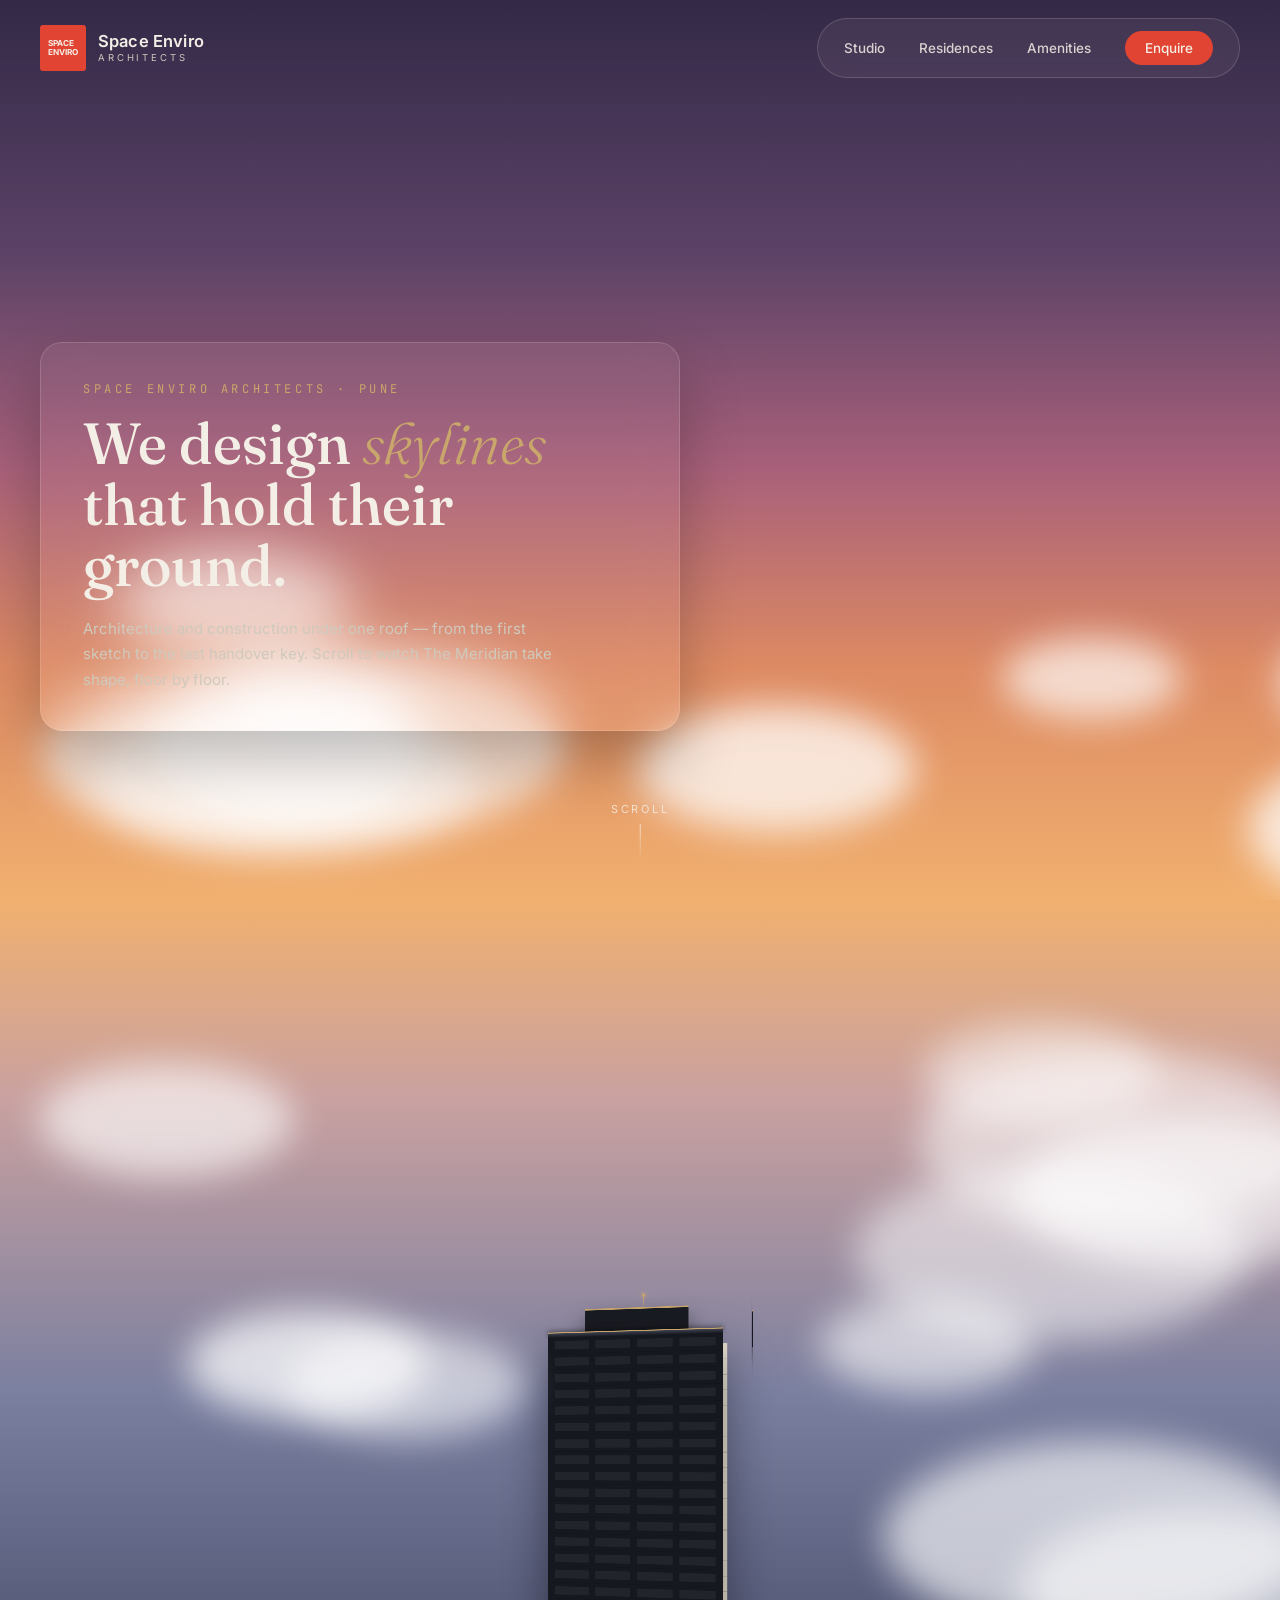
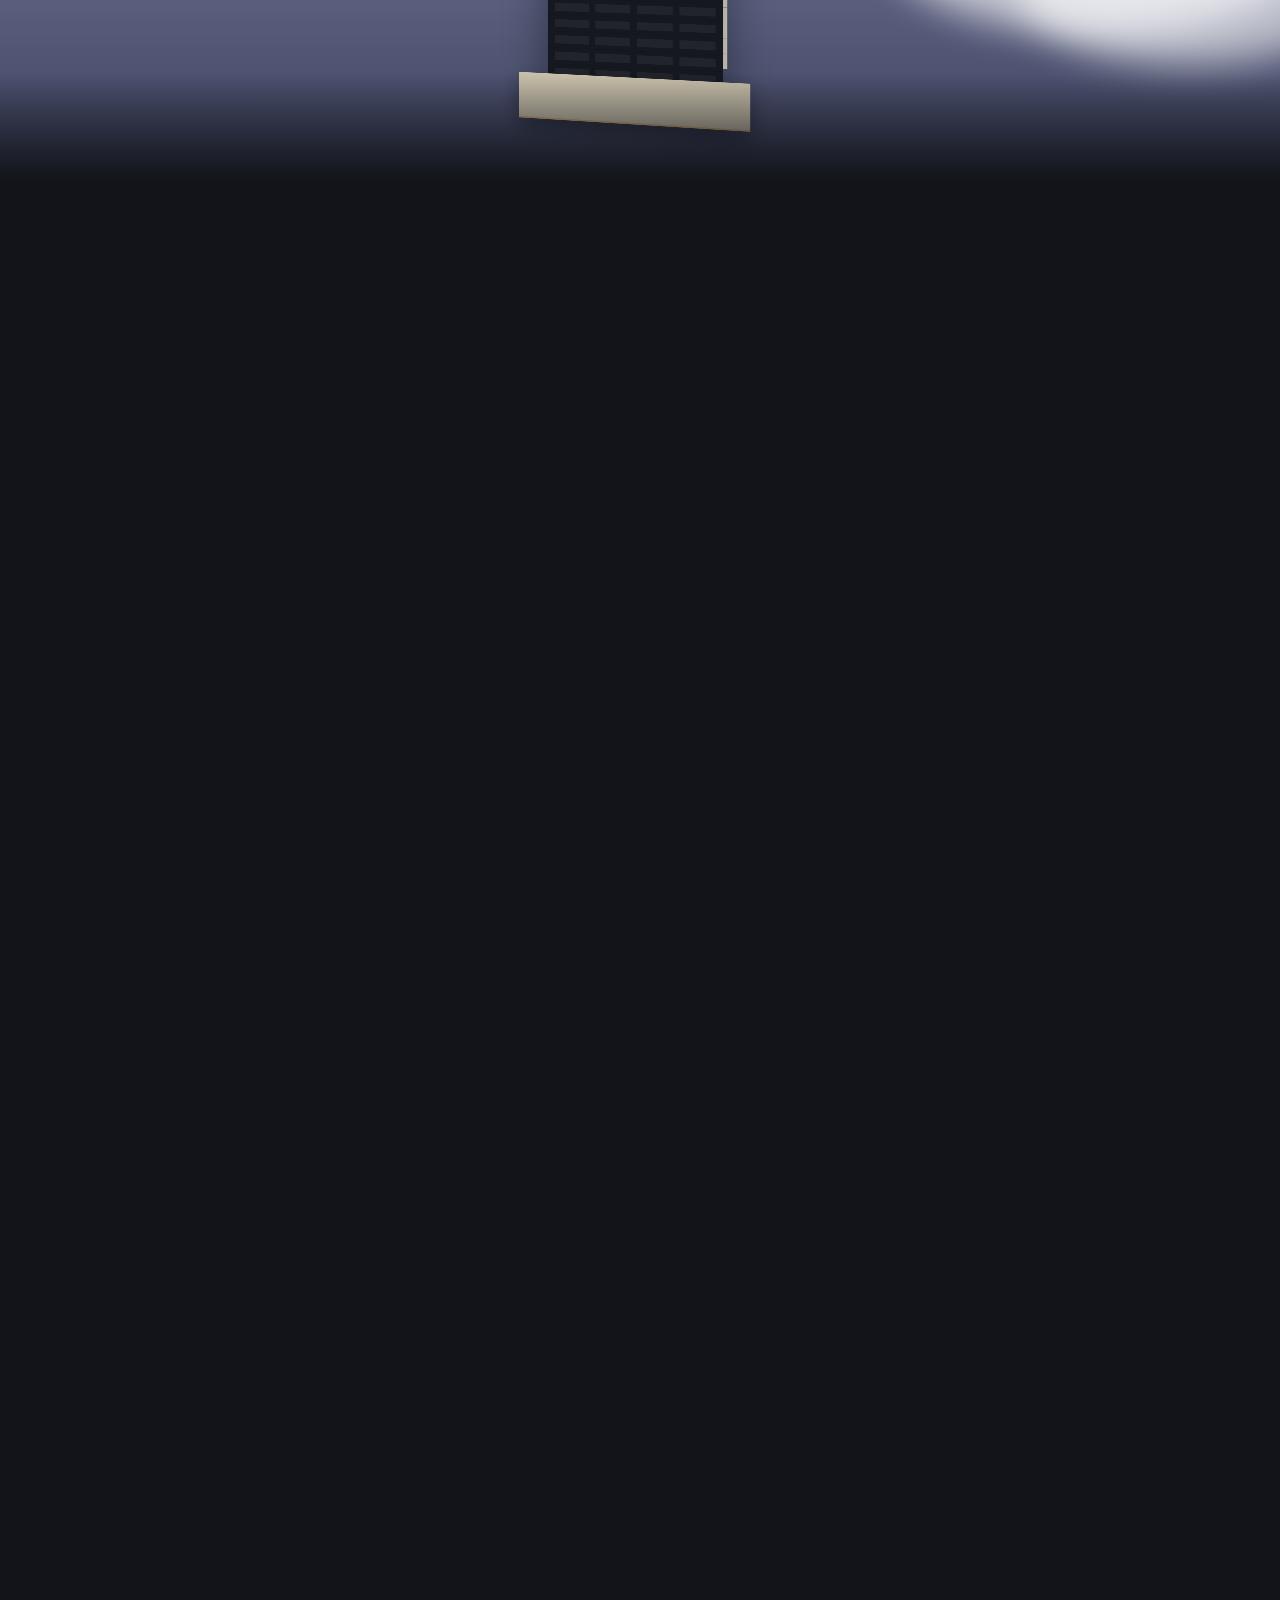
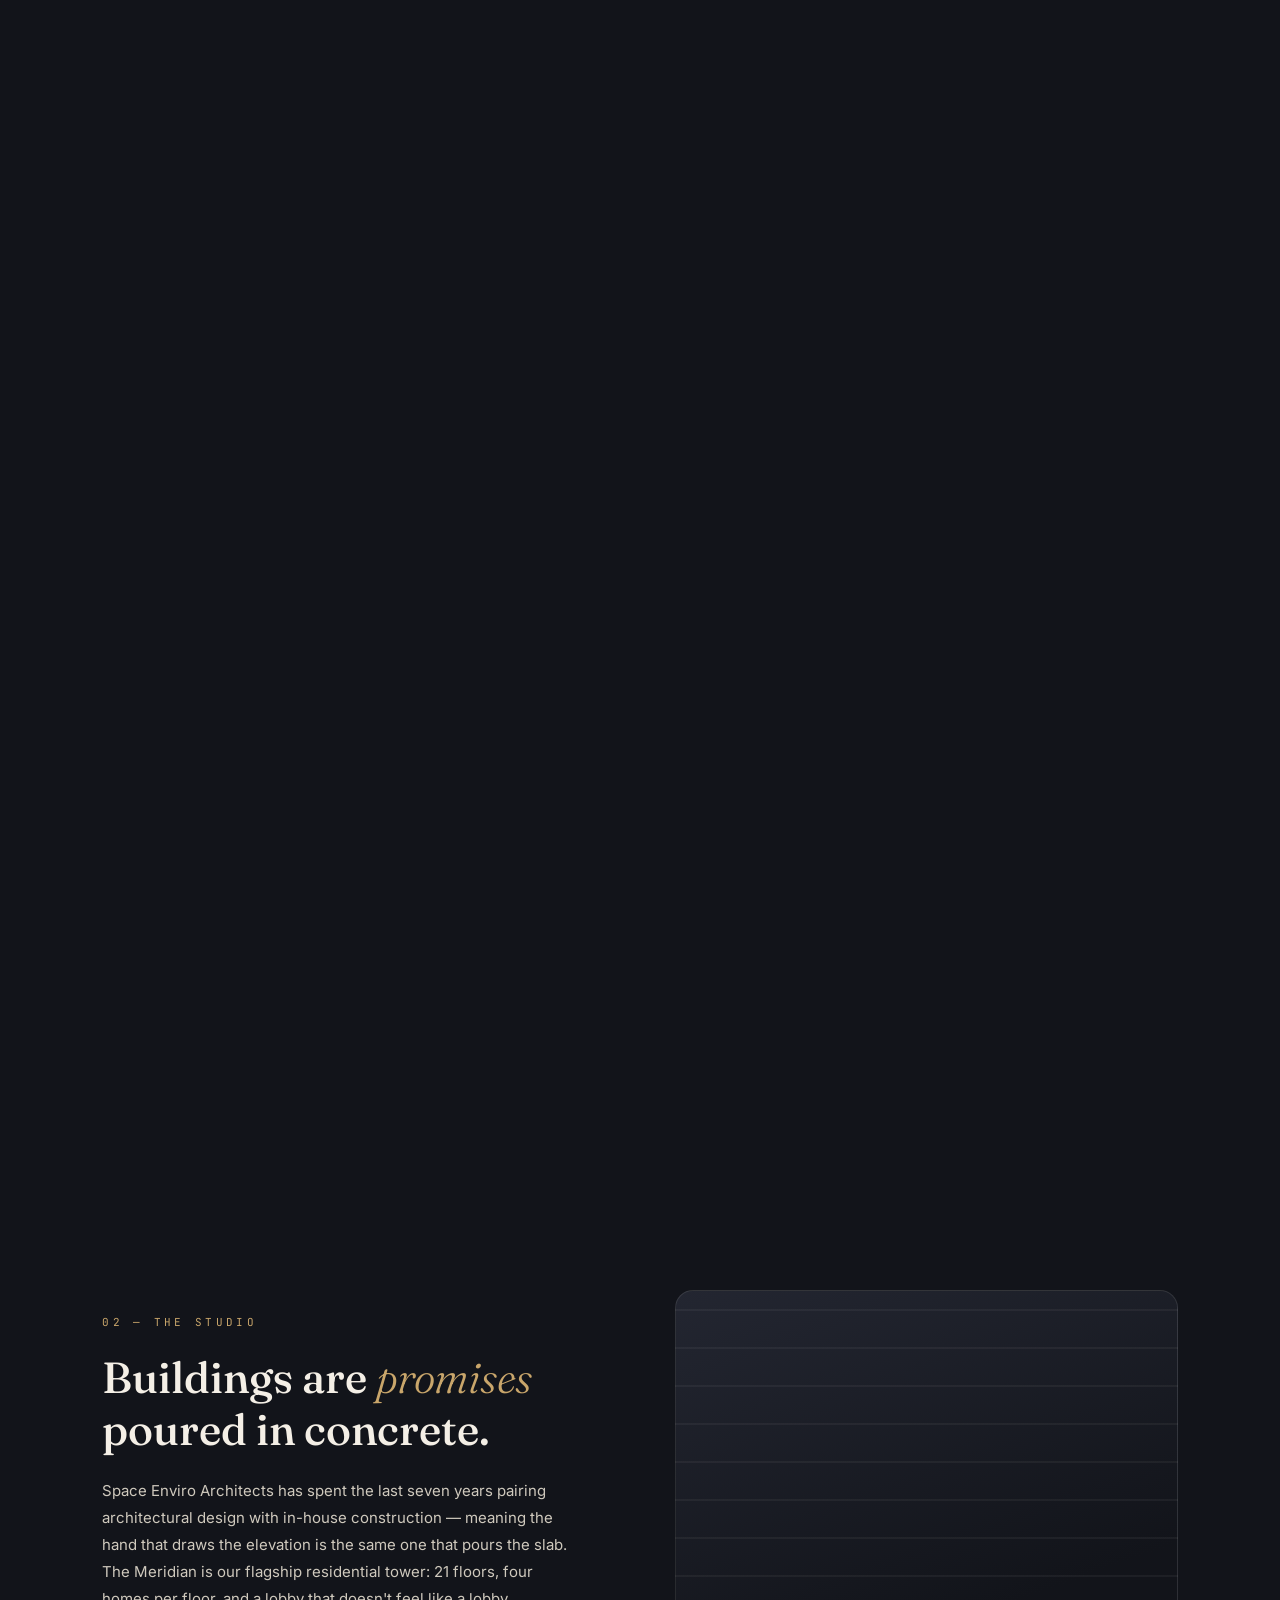
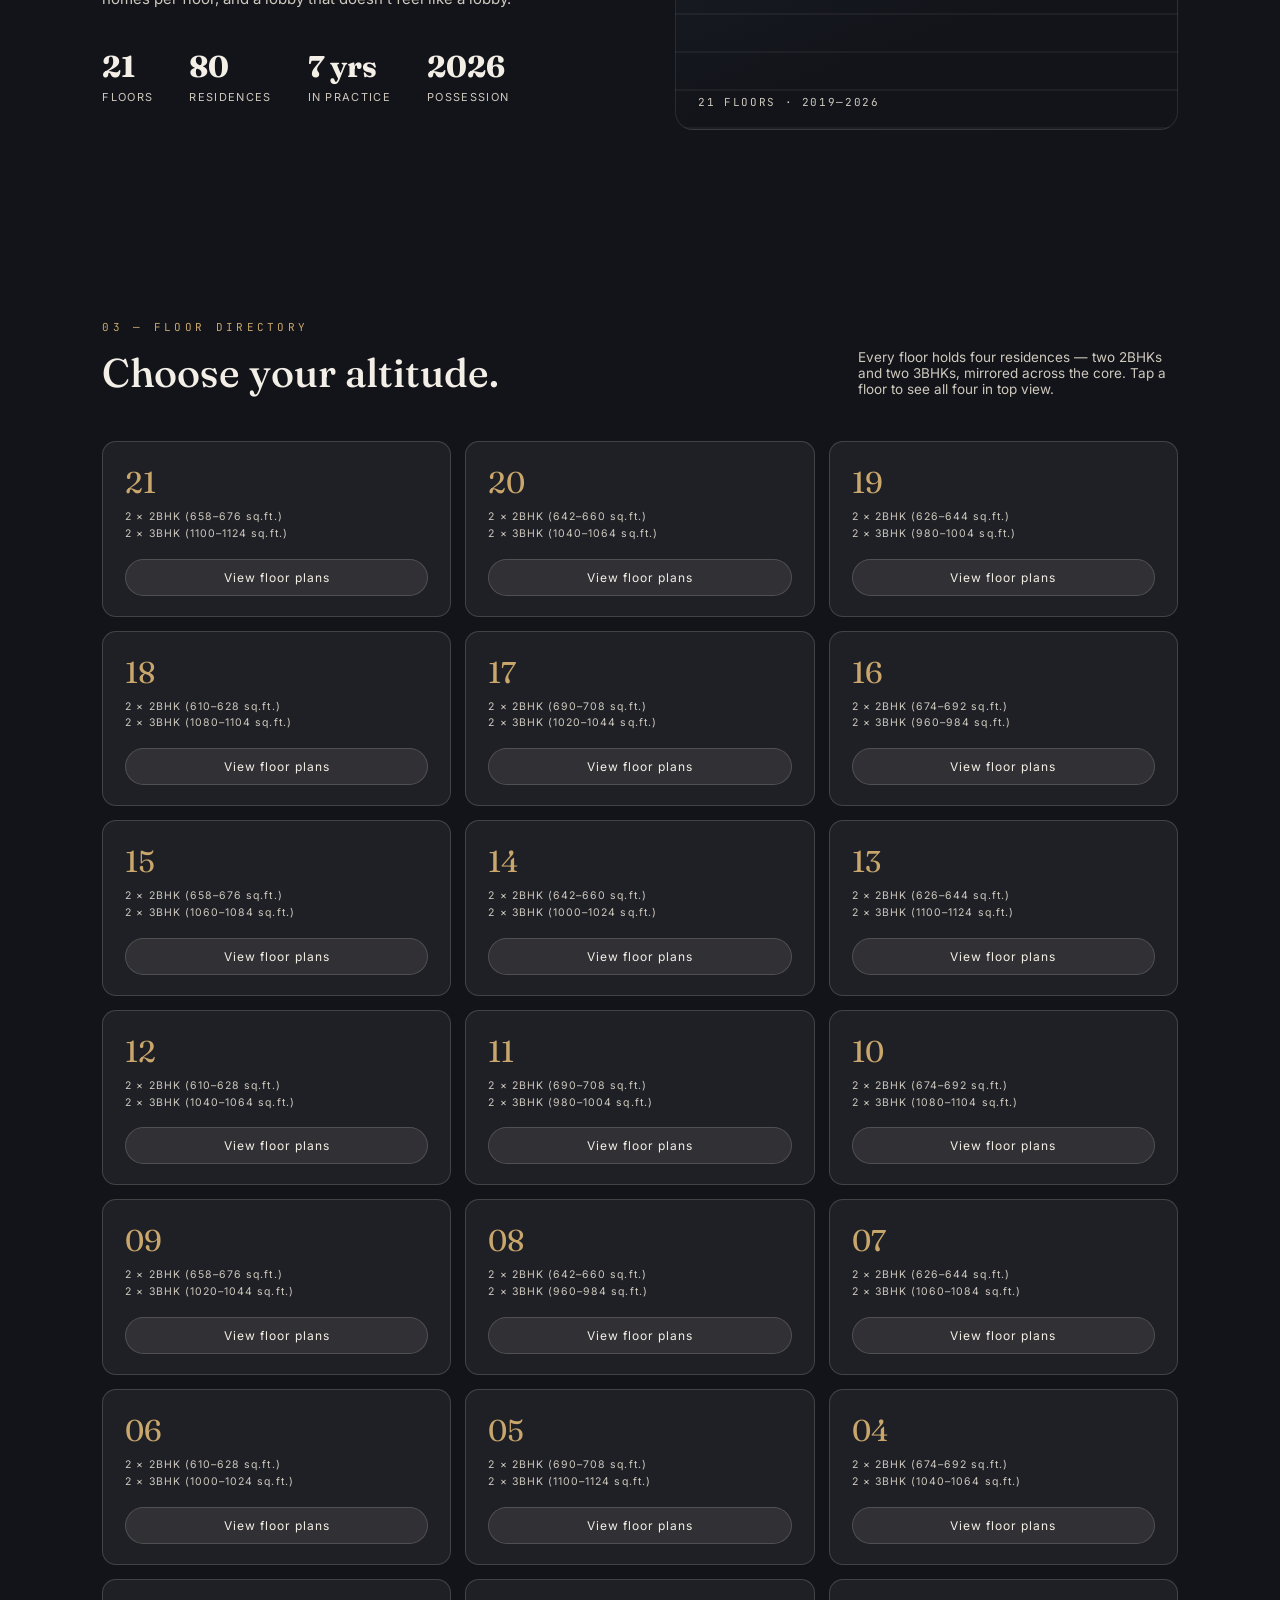
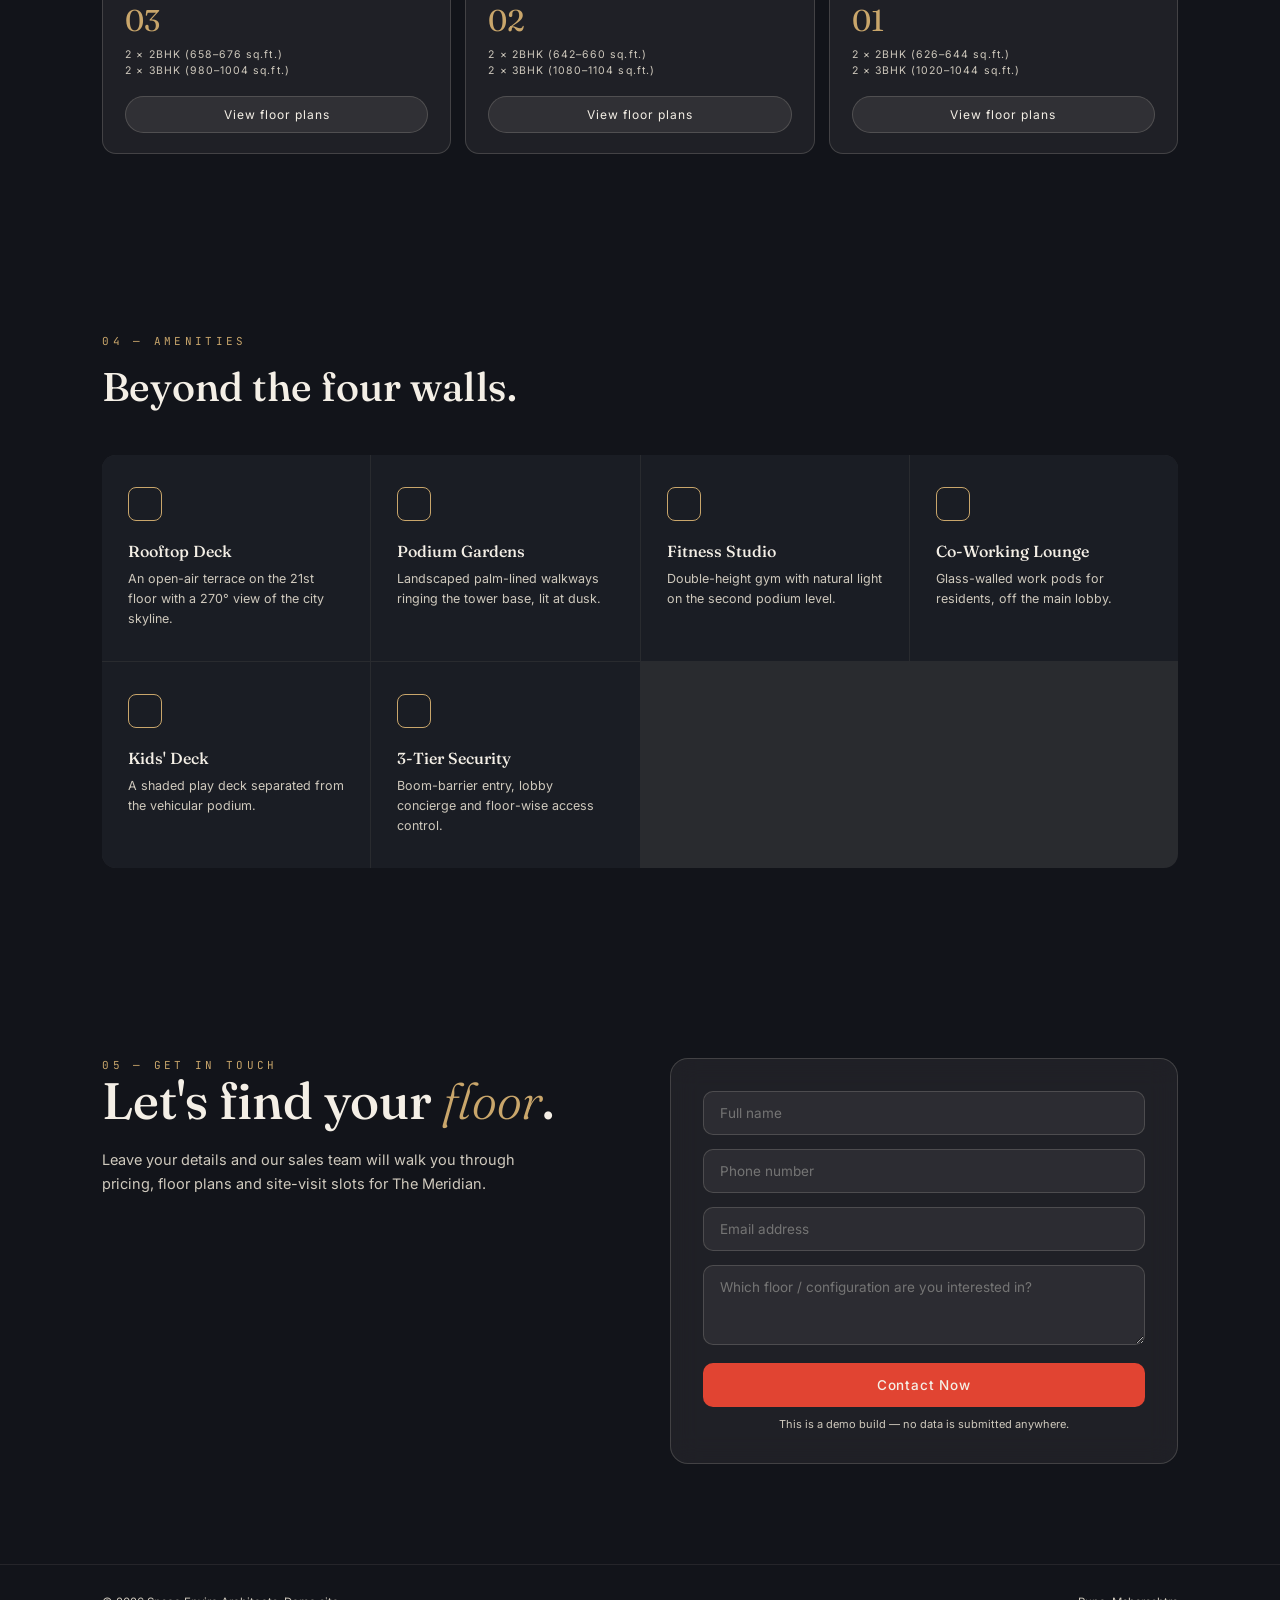
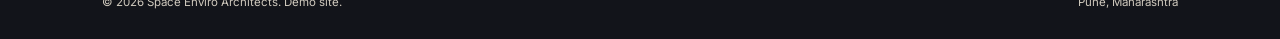
==== commit 021de0fd: "Add files via upload" ====
--- a/index.html
+++ b/index.html
@@ -89,7 +89,7 @@
   .cloud{position:absolute;border-radius:50%;background:rgba(255,255,255,0.85);filter:blur(18px);opacity:0.9;}
 
   /* ---------- STAGE (sticky 3D tower, full cube) ---------- */
-  .stage-track{ height:460vh; position:relative; }
+  .stage-track{ height:560vh; position:relative; }
   .stage{
     position:sticky; top:0; height:100vh; overflow:hidden;
     background:linear-gradient(180deg,#f1b06f 0%,#c9a1a0 22%,#7a7fa0 55%,#3a3f5c 100%);
@@ -110,50 +110,141 @@
     position:absolute;top:0;height:100%;
     display:flex;flex-direction:column;backface-visibility:hidden;
     box-shadow:0 40px 90px rgba(0,0,0,0.45);
+    transform-style:preserve-3d;
   }
   .face.front{ left:0; width:340px; background:#1b1d24; transform:translateZ(70px); display:flex;flex-direction:row; }
   .face.back{ left:0; width:340px; background:#161820; transform:rotateY(180deg) translateZ(70px); flex-direction:column-reverse; }
   .face.right{ left:100px; width:140px; background:#0f1116; transform:rotateY(90deg) translateZ(170px); }
   .face.left{ left:-100px; width:140px; background:#14161c; transform:rotateY(-90deg) translateZ(170px); }
 
+  /* Two distinct volumes on the facade — a stone-clad mass set slightly back,
+     a glass mass pushed slightly forward — instead of one flat painted plane. */
   .face .block{flex:1;display:flex;flex-direction:column-reverse;}
-  .face .block.cream{background:#e9e2d3;flex:0.86;}
-  .face .block.dark{background:#20222a;flex:1;position:relative;}
+  .face .block.cream{background:#e9e2d3;flex:0.86;transform:translateZ(-10px);}
+  .face .block.dark{background:#20222a;flex:1;position:relative;transform:translateZ(14px);}
   .core-strip{position:absolute;top:0;bottom:0;left:8px;width:20px;background:linear-gradient(180deg,#f4efe6,#c9a66b);opacity:0.9;}
   .floor-row{flex:1;display:flex;align-items:center;justify-content:space-evenly;position:relative;border-top:1px solid rgba(0,0,0,0.15);}
+
+  /* Every 4th floor gets a projecting spandrel/sunshade band instead of a flat
+     painted line — real horizontal relief across the shaft. */
+  .face.front .block.dark .floor-row:nth-child(4n){
+    box-shadow:0 2px 0 rgba(201,166,107,0.55), 0 7px 12px -5px rgba(0,0,0,0.55);
+    border-top:1px solid rgba(201,166,107,0.4);
+  }
+  .face.front .block.cream .floor-row:nth-child(5n){
+    box-shadow:0 2px 0 rgba(140,120,95,0.4);
+    border-top:1px solid rgba(120,100,80,0.3);
+  }
+  .face.front .win{box-shadow:inset 0 0 0 1px rgba(255,255,255,0.05);}
+
+  /* A brass structural pier at the seam between the two volumes — a real
+     projecting member, not just a colour change. Inserted as a flex sibling
+     between .cream and .dark so it sits exactly at the seam. */
+  .facade-pier{
+    flex:0 0 9px;position:relative;transform:translateZ(24px);
+    background:linear-gradient(180deg,var(--brass),#7d6238);
+    box-shadow:-7px 0 16px -6px rgba(0,0,0,0.55), 7px 0 16px -6px rgba(0,0,0,0.4);
+  }
+
+  /* Cornice + plinth ring — wraps every face top and bottom so the shaft
+     reads as a built volume with a cap and a base, not a flat cut-out. */
+  .face::after{
+    content:'';position:absolute;top:-9px;left:0;width:100%;height:9px;z-index:2;
+    background:linear-gradient(180deg,#3d4150,#14161c);
+    border-top:2px solid var(--brass);
+    box-shadow:0 -3px 10px rgba(0,0,0,0.4);
+  }
+  .face::before{
+    content:'';position:absolute;bottom:-7px;left:0;width:100%;height:7px;z-index:2;
+    background:linear-gradient(180deg,#14161c,#0a0b0e);
+    border-bottom:1px solid rgba(201,166,107,0.4);
+  }
+
   .win{
     width:16%;height:52%;background:rgba(20,22,28,0.5);border-radius:1px;
-    transition:background 1.1s ease, box-shadow 1.1s ease;
-  }
+    transition:background .5s ease, box-shadow .5s ease, transform .2s ease;
+    padding:0;margin:0;border:none;font:inherit;display:block;
+    appearance:none;-webkit-appearance:none;
+    -webkit-tap-highlight-color:transparent;
+  }
+  .win:focus-visible{outline:2px solid var(--brass);outline-offset:2px;}
+  .face.front .win{cursor:pointer;}
   .block.cream .win{background:rgba(60,50,40,0.35);}
-  .face.back .win{width:20%;background:rgba(255,255,255,0.05);}
-  .face.right .win, .face.left .win{width:34%;background:rgba(255,255,255,0.06);}
+  .face.back .win{width:20%;background:rgba(255,255,255,0.05);cursor:default;}
+  .face.right .win, .face.left .win{width:38%;background:rgba(255,255,255,0.06);cursor:default;}
   .floor-row.lit .win{background:#ffd48a;box-shadow:0 0 14px 2px rgba(255,190,110,0.55);}
+  /* windows on the front face double as "view this floor" buttons */
+  @media(hover:hover){
+    .face.front .win:hover{background:#ffe6ad;box-shadow:0 0 16px 4px rgba(255,210,140,0.65);transform:scale(1.12);}
+  }
+  .face.front .win:active{transform:scale(0.94);}
+
+  /* One window stays highlighted as a live example of what to click */
+  @keyframes demoPulse{
+    0%,100%{box-shadow:0 0 10px 3px rgba(255,190,110,0.4);background:rgba(255,200,120,0.6);transform:scale(1);}
+    50%{box-shadow:0 0 22px 9px rgba(255,190,110,0.9);background:#ffd48a;transform:scale(1.15);}
+  }
+  .win.demo-win{animation:demoPulse 1.7s ease-in-out infinite;}
+
+  /* Floor-number rail on the right face, in place of the removed window column */
+  .floor-num-label{
+    font-family:'JetBrains Mono',monospace;font-size:11px;color:var(--brass);
+    opacity:0.9;flex-shrink:0;width:22%;text-align:center;
+  }
+
+  /* ---------- CROWN + PODIUM — the massing that breaks the box ---------- */
+  .mass-group{position:absolute;transform-style:preserve-3d;pointer-events:none;}
+  .mini-face{
+    position:absolute;top:0;height:100%;backface-visibility:hidden;
+    box-shadow:0 20px 40px rgba(0,0,0,0.4);
+  }
+
+  /* Crown: narrower rooftop volume, set back and stepped above the shaft */
+  .crown-group{ left:68px; width:204px; height:74px; top:-58px; }
+  .crown-group .mf-front{ left:0; width:204px; background:linear-gradient(180deg,#2c2f3a,#1b1d24); transform:translateZ(42px); border-top:3px solid var(--brass); border-bottom:1px solid rgba(201,166,107,0.3); }
+  .crown-group .mf-back{ left:0; width:204px; background:#181a21; transform:rotateY(180deg) translateZ(42px); border-top:3px solid var(--brass); }
+  .crown-group .mf-right{ left:60px; width:84px; background:#101217; transform:rotateY(90deg) translateZ(102px); border-top:3px solid var(--brass); }
+  .crown-group .mf-left{ left:-60px; width:84px; background:#141620; transform:rotateY(-90deg) translateZ(102px); border-top:3px solid var(--brass); }
+  .deck-rail{
+    position:absolute;top:14px;left:10%;width:80%;height:1px;
+    background:repeating-linear-gradient(90deg, rgba(201,166,107,0.55) 0 4px, transparent 4px 14px);
+  }
+  .spire{
+    position:absolute;left:50%;top:-42px;width:2px;height:42px;transform:translateX(-50%) translateZ(42px);
+    background:linear-gradient(180deg,var(--brass),transparent);
+  }
+  .spire::after{content:'';position:absolute;top:-3px;left:50%;width:6px;height:6px;border-radius:50%;background:var(--brass);transform:translateX(-50%);box-shadow:0 0 10px 2px rgba(201,166,107,0.7);}
+
+  /* Podium: wider base the tower actually sits on, with a glazed lobby band */
+  .podium-group{ left:-51px; width:442px; height:88px; bottom:-70px; }
+  .podium-group .mf-front{ left:0; width:442px; background:linear-gradient(180deg,#efe9dc,#d8cfbc); transform:translateZ(91px); border-bottom:3px solid var(--brass); }
+  .podium-group .mf-back{ left:0; width:442px; background:#c9c0ab; transform:rotateY(180deg) translateZ(91px); border-bottom:3px solid var(--brass); }
+  .podium-group .mf-right{ left:130px; width:182px; background:#bdb49f; transform:rotateY(90deg) translateZ(221px); border-bottom:3px solid var(--brass); }
+  .podium-group .mf-left{ left:-130px; width:182px; background:#cfc6b1; transform:rotateY(-90deg) translateZ(221px); border-bottom:3px solid var(--brass); }
+  .pg-glazing{
+    position:absolute;left:6%;top:22%;width:88%;height:56%;
+    background:repeating-linear-gradient(90deg, rgba(30,32,40,0.55) 0 22px, rgba(30,32,40,0.3) 22px 24px);
+    border-top:1px solid rgba(30,32,40,0.4);border-bottom:1px solid rgba(30,32,40,0.4);
+  }
 
   .tower-ground{
     position:absolute;bottom:0;left:0;right:0;height:14vh;z-index:1;
     background:linear-gradient(180deg,rgba(20,22,28,0) 0%, #12141a 85%);
   }
 
-  .floor-markers{
-    position:absolute; right:6%; top:8%; bottom:16%; width:220px;
-    display:flex;flex-direction:column-reverse;z-index:30;
+  /* Single instruction pointing at the demo window instead of a full button list */
+  .window-hint{
+    position:absolute; right:7%; top:44%; z-index:30; max-width:250px;
+    display:flex; align-items:center; gap:10px;
+    background:var(--glass-bg); border:1px solid var(--glass-brd); border-radius:100px;
+    padding:12px 18px; font-size:13px; color:var(--ivory);
+    backdrop-filter:blur(14px); -webkit-backdrop-filter:blur(14px);
     opacity:0; transform:translateX(16px); transition:opacity .6s ease, transform .6s ease;
     pointer-events:none;
   }
-  .floor-markers.show{opacity:1;transform:translateX(0);pointer-events:auto;}
-  .fm-row{
-    flex:1;display:flex;align-items:center;gap:10px;border-top:1px solid rgba(244,239,230,0.08);
-    padding:0 4px;
-  }
-  .fm-row .fm-num{font-size:10.5px;color:var(--brass);width:30px;flex-shrink:0;}
-  .fm-row button{
-    font-size:10.5px;letter-spacing:0.06em;padding:5px 10px;border-radius:100px;
-    background:rgba(244,239,230,0.08);border:1px solid rgba(244,239,230,0.18);opacity:0;
-    transform:translateY(4px);transition:all .25s;
-  }
-  .floor-markers.show .fm-row button{opacity:1;transform:translateY(0);}
-  .fm-row button:hover{background:var(--ember);border-color:var(--ember);}
+  .window-hint.show{opacity:1;transform:translateX(0);}
+  .window-hint .wh-arrow{font-size:20px;color:var(--brass);flex-shrink:0;}
+
 
   .stage-caption{
     position:absolute;left:6%;top:10%;z-index:30;max-width:320px;
@@ -286,6 +377,13 @@
   @media(max-width:700px){
     .hero-glass{left:20px;right:20px;padding:28px;}
     .unit-grid{grid-template-columns:1fr;}
+
+    /* perf: heavy blur/shadow is what makes the rotation feel laggy on phones */
+    .hero-glass,.nav-links,.stage-caption,.contact-form{backdrop-filter:blur(8px);-webkit-backdrop-filter:blur(8px);}
+    .face{box-shadow:0 16px 30px rgba(0,0,0,0.4);}
+    .cloud{filter:blur(8px);}
+    .win{min-height:22px;}
+    .tower-viewport{perspective:900px;}
   }
 </style>
 </head>
@@ -334,11 +432,31 @@
         <div class="face back" id="faceBack"></div>
         <div class="face right" id="faceRight"></div>
         <div class="face left" id="faceLeft"></div>
+
+        <!-- CROWN — a narrower, stepped-back rooftop volume, not just a flat lid -->
+        <div class="mass-group crown-group">
+          <span class="spire"></span>
+          <div class="mini-face mf-front"><span class="deck-rail"></span></div>
+          <div class="mini-face mf-back"></div>
+          <div class="mini-face mf-right"></div>
+          <div class="mini-face mf-left"></div>
+        </div>
+
+        <!-- PODIUM — a wider base volume the tower actually stands on -->
+        <div class="mass-group podium-group">
+          <div class="mini-face mf-front podium-front"><span class="pg-glazing"></span></div>
+          <div class="mini-face mf-back podium-side"></div>
+          <div class="mini-face mf-right podium-side"></div>
+          <div class="mini-face mf-left podium-side"></div>
+        </div>
       </div>
     </div>
     <div class="tower-ground"></div>
 
-    <div class="floor-markers" id="floorMarkers"></div>
+    <div class="window-hint" id="windowHint">
+      <span class="wh-arrow">←</span>
+      <span>Click a window to view its floor plan</span>
+    </div>
   </div>
 </div>
 
@@ -483,17 +601,31 @@
   dark.appendChild(core);
 
   for(let i=0;i<TOTAL_FLOORS;i++){
+    const floorNum = i+1;
     const rowC = document.createElement('div');
-    rowC.className='floor-row'; rowC.dataset.floor = i+1;
-    for(let w=0;w<windowsPerFloor;w++){ const win=document.createElement('div'); win.className='win'; rowC.appendChild(win); }
+    rowC.className='floor-row'; rowC.dataset.floor = floorNum;
+    for(let w=0;w<windowsPerFloor;w++){
+      const win=document.createElement('button');
+      win.type='button'; win.className='win'; win.dataset.floor=floorNum;
+      win.setAttribute('aria-label',`View floor ${floorNum} plans`);
+      rowC.appendChild(win);
+    }
     cream.appendChild(rowC);
 
     const rowD = document.createElement('div');
-    rowD.className='floor-row'; rowD.dataset.floor = i+1;
-    for(let w=0;w<windowsPerFloor;w++){ const win=document.createElement('div'); win.className='win'; rowD.appendChild(win); }
+    rowD.className='floor-row'; rowD.dataset.floor = floorNum;
+    for(let w=0;w<windowsPerFloor;w++){
+      const win=document.createElement('button');
+      win.type='button'; win.className='win'; win.dataset.floor=floorNum;
+      win.setAttribute('aria-label',`View floor ${floorNum} plans`);
+      rowD.appendChild(win);
+    }
     dark.appendChild(rowD);
   }
+  const pier = document.createElement('div');
+  pier.className = 'facade-pier';
   target.appendChild(cream);
+  target.appendChild(pier);
   target.appendChild(dark);
 }
 function buildPlainFace(target, windowsPerFloor, lit){
@@ -504,18 +636,35 @@
     target.appendChild(row);
   }
 }
+// Right face: one column of windows + a "1, 2, 3…" floor-number rail in place of the second column.
+function buildRightFace(target){
+  for(let i=0;i<TOTAL_FLOORS;i++){
+    const floorNum = i+1;
+    const row = document.createElement('div');
+    row.className='floor-row'; row.dataset.floor = floorNum;
+    const label = document.createElement('span');
+    label.className='floor-num-label'; label.textContent = floorNum;
+    const win = document.createElement('div');
+    win.className='win';
+    row.appendChild(label);
+    row.appendChild(win);
+    target.appendChild(row);
+  }
+}
 buildFrontFace(document.getElementById('faceFront'), 3);
 buildPlainFace(document.getElementById('faceBack'), 4);
-buildPlainFace(document.getElementById('faceRight'), 2);
+buildRightFace(document.getElementById('faceRight'));
 buildPlainFace(document.getElementById('faceLeft'), 2);
 
-/* ---------------- FLOOR MARKERS ---------------- */
-const markers = document.getElementById('floorMarkers');
-for(let i=TOTAL_FLOORS;i>=1;i--){
-  const row = document.createElement('div');
-  row.className='fm-row';
-  row.innerHTML = `<span class="fm-num mono">F${i.toString().padStart(2,'0')}</span><button data-floor="${i}">View floor plans</button>`;
-  markers.appendChild(row);
+/* ---------------- DEMO WINDOW HIGHLIGHT ---------------- */
+// Keep one window on the front face gently pulsing so it's obvious windows are clickable.
+{
+  const midFloor = Math.round(TOTAL_FLOORS/2);
+  const demoRow = document.querySelector(`.face.front .block.dark .floor-row[data-floor="${midFloor}"]`);
+  if(demoRow){
+    const demoWin = demoRow.querySelector('.win');
+    if(demoWin) demoWin.classList.add('demo-win');
+  }
 }
 
 /* ---------------- FLOOR GRID (directory section) ---------------- */
@@ -574,38 +723,63 @@
 const stageTrack = document.getElementById('stageTrack');
 const towerRotator = document.getElementById('towerRotator');
 const caption = document.getElementById('stageCaption');
-const floorMarkersEl = document.getElementById('floorMarkers');
+const windowHintEl = document.getElementById('windowHint');
 const allFrontRows = () => document.querySelectorAll('.face.front .floor-row');
 
 let ticking = false;
 function clamp(v,a,b){return Math.max(a,Math.min(b,v));}
 function lerp(a,b,t){return a+(b-a)*t;}
+
+const frontRowsCache = Array.from(allFrontRows());
+let lastLitCount = -1;
+let lastRotateY = null, lastScale = null, lastTranslateY = null;
+let lastCaptionShow = null, lastHintShow = null, lastCloudOpacity = null;
+const stageCloudsEl = document.getElementById('stageClouds');
 
 function updateStage(){
   const rect = stageTrack.getBoundingClientRect();
   const total = rect.height - window.innerHeight;
   const progress = clamp(-rect.top / total, 0, 1);
 
-  // sweeps from the back/side round to dead-front, revealing all 4 faces in turn
-  const rotateY = lerp(-190, 0, Math.min(progress/0.8, 1));
-  const scale = lerp(0.5, 1.05, Math.min(progress/0.6, 1));
-  const translateY = lerp(40, 0, Math.min(progress/0.5, 1));
-
-  towerRotator.style.transform = `translateY(${translateY}px) scale(${scale}) rotateY(${rotateY}deg)`;
-
-  caption.classList.toggle('show', progress > 0.03 && progress < 0.4);
-
-  document.getElementById('stageClouds').style.opacity = clamp(1 - progress*1.5, 0, 1);
-
-  const litStart = 0.4, litEnd = 0.92;
+  // Sweep from the back/side round to dead-front — finishes by 0.5 so there's
+  // a long, calm "hold" afterwards instead of arriving at the front just as
+  // the section is about to end.
+  const rotateY = lerp(-190, 0, Math.min(progress/0.5, 1));
+  const scale = lerp(0.5, 1.05, Math.min(progress/0.4, 1));
+  const translateY = lerp(40, 0, Math.min(progress/0.35, 1));
+
+  // Only touch the transform when it actually changed (avoids forced layout
+  // recalculation on every scroll tick — this is most of the perceived lag).
+  const rY = Math.round(rotateY*100), sc = Math.round(scale*1000), tY = Math.round(translateY*100);
+  if(rY !== lastRotateY || sc !== lastScale || tY !== lastTranslateY){
+    towerRotator.style.transform = `translate3d(0, ${translateY}px, 0) scale(${scale}) rotateY(${rotateY}deg)`;
+    lastRotateY = rY; lastScale = sc; lastTranslateY = tY;
+  }
+
+  const showCaption = progress > 0.03 && progress < 0.3;
+  if(showCaption !== lastCaptionShow){ caption.classList.toggle('show', showCaption); lastCaptionShow = showCaption; }
+
+  const cloudOpacity = Math.round(clamp(1 - progress*2.2, 0, 1)*100);
+  if(cloudOpacity !== lastCloudOpacity){ stageCloudsEl.style.opacity = cloudOpacity/100; lastCloudOpacity = cloudOpacity; }
+
+  // Lighting finishes at the same point the rotation does, well before the hold.
+  const litStart = 0.15, litEnd = 0.5;
   const litProgress = clamp((progress-litStart)/(litEnd-litStart), 0, 1);
   const litCount = Math.floor(litProgress * TOTAL_FLOORS);
-  allFrontRows().forEach(row=>{
-    const f = parseInt(row.dataset.floor,10);
-    row.classList.toggle('lit', f <= litCount);
-  });
-
-  floorMarkersEl.classList.toggle('show', progress > 0.93);
+  if(litCount !== lastLitCount){
+    frontRowsCache.forEach(row=>{
+      const f = parseInt(row.dataset.floor,10);
+      row.classList.toggle('lit', f <= litCount);
+    });
+    lastLitCount = litCount;
+  }
+
+  // The building is fully front-facing and lit by progress 0.5. Everything
+  // from 0.5 to 1.0 (roughly half the whole scroll track) is a dedicated
+  // "browse the floors" hold — the click-a-window hint appears right away and
+  // stays up for a generous stretch of scrolling before the page moves on.
+  const showHint = progress > 0.52;
+  if(showHint !== lastHintShow){ windowHintEl.classList.toggle('show', showHint); lastHintShow = showHint; }
 
   ticking = false;
 }
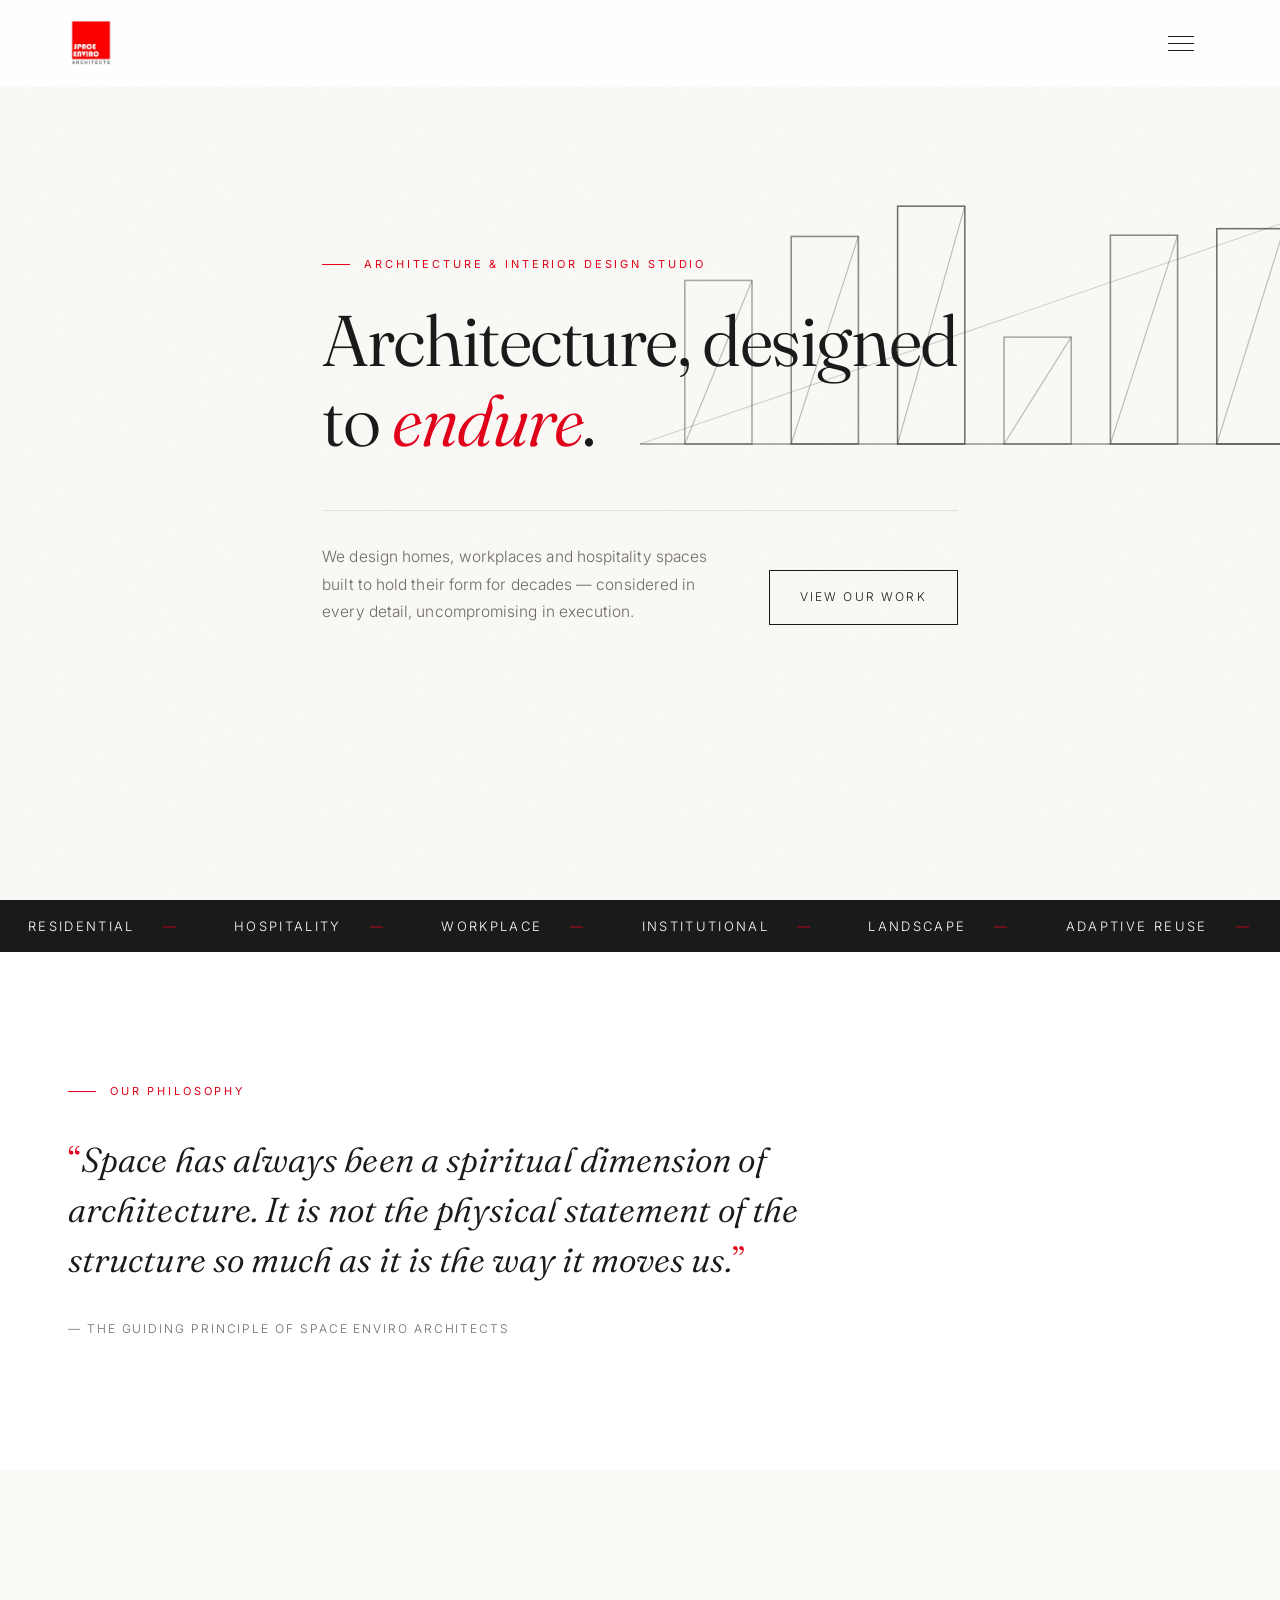
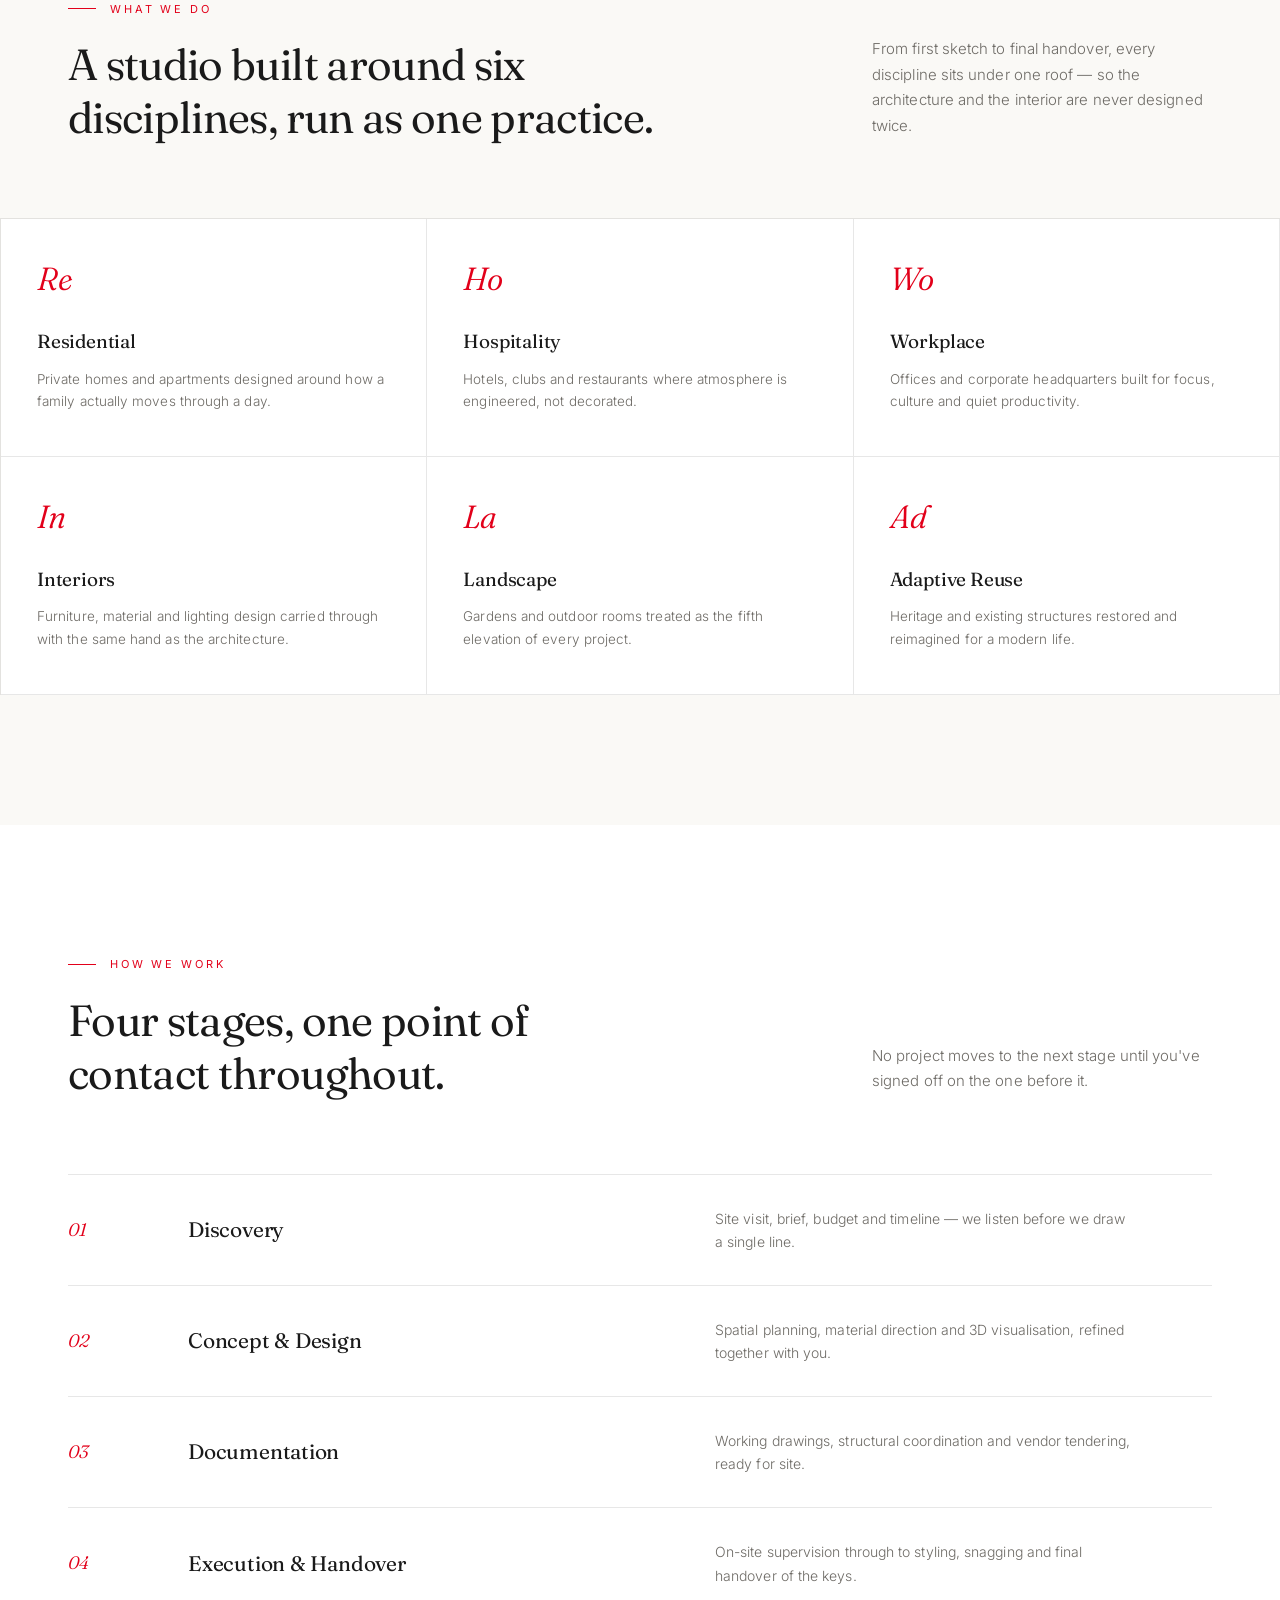
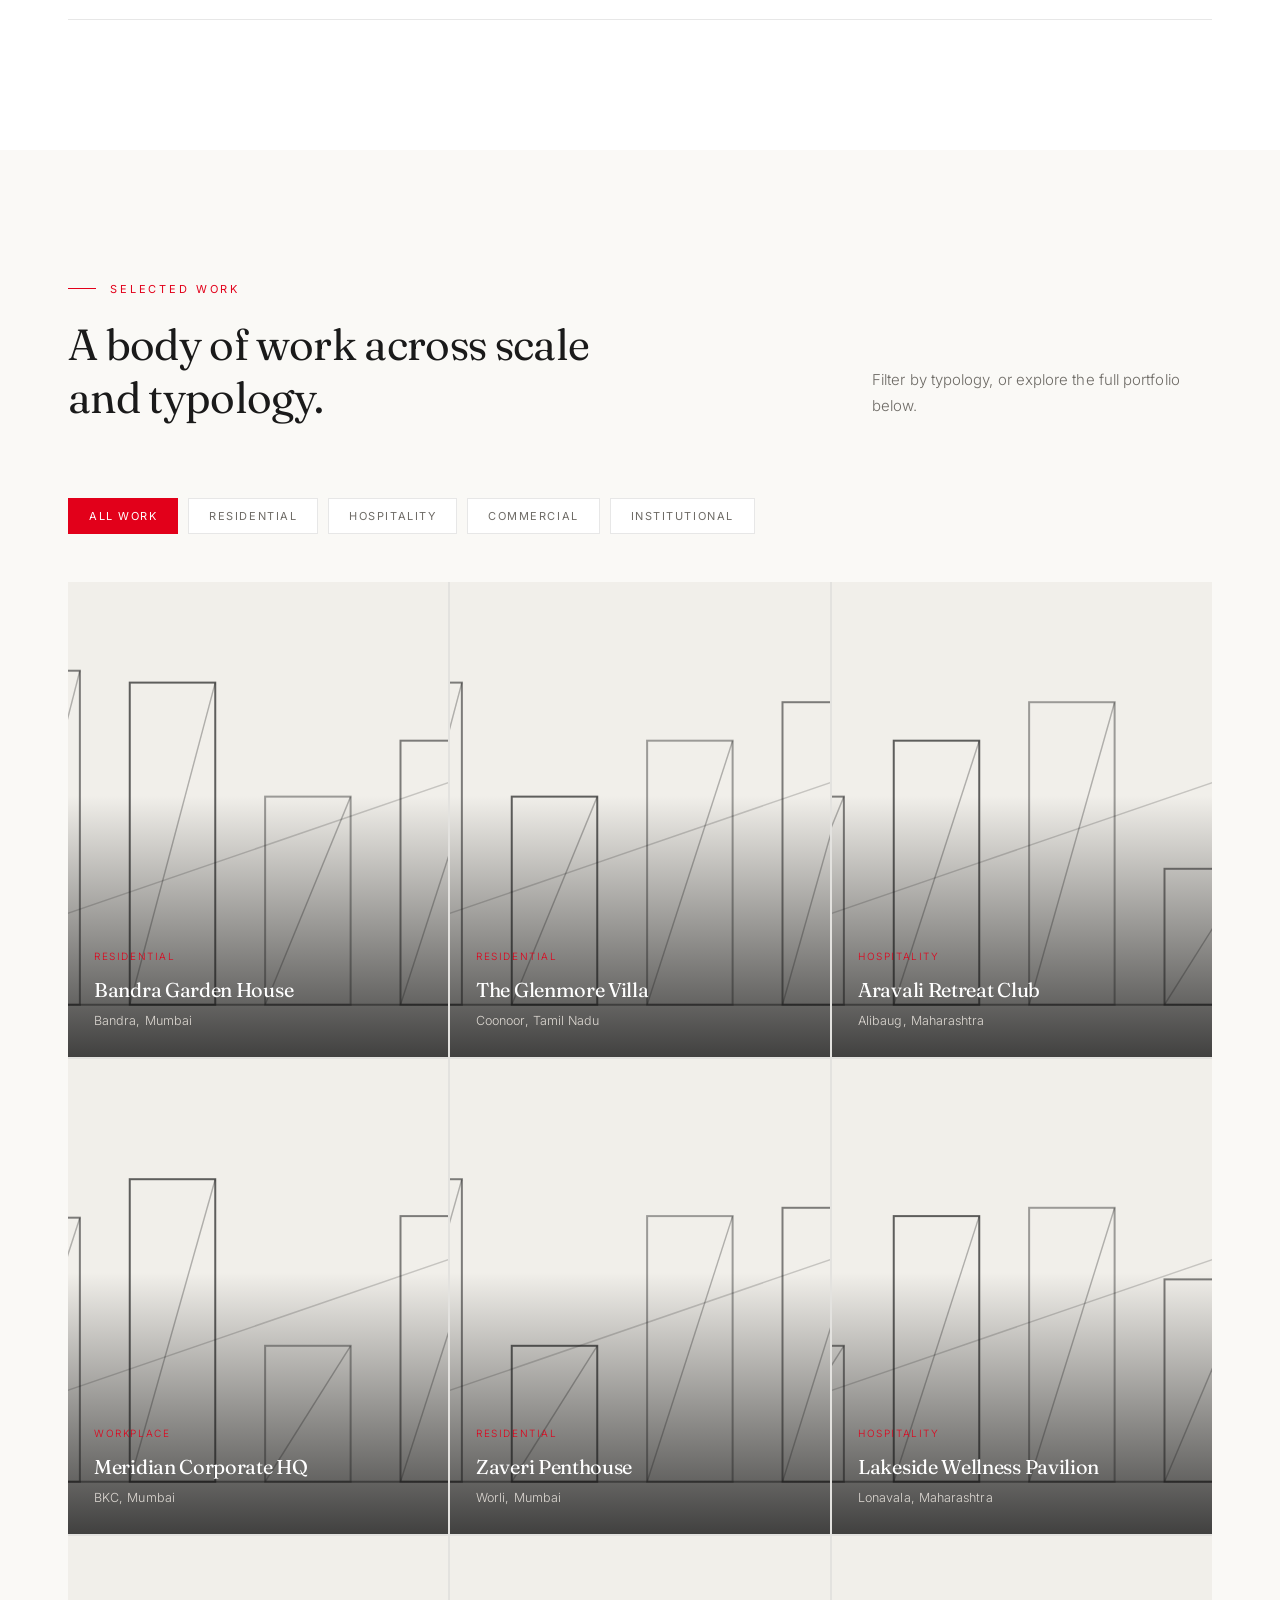
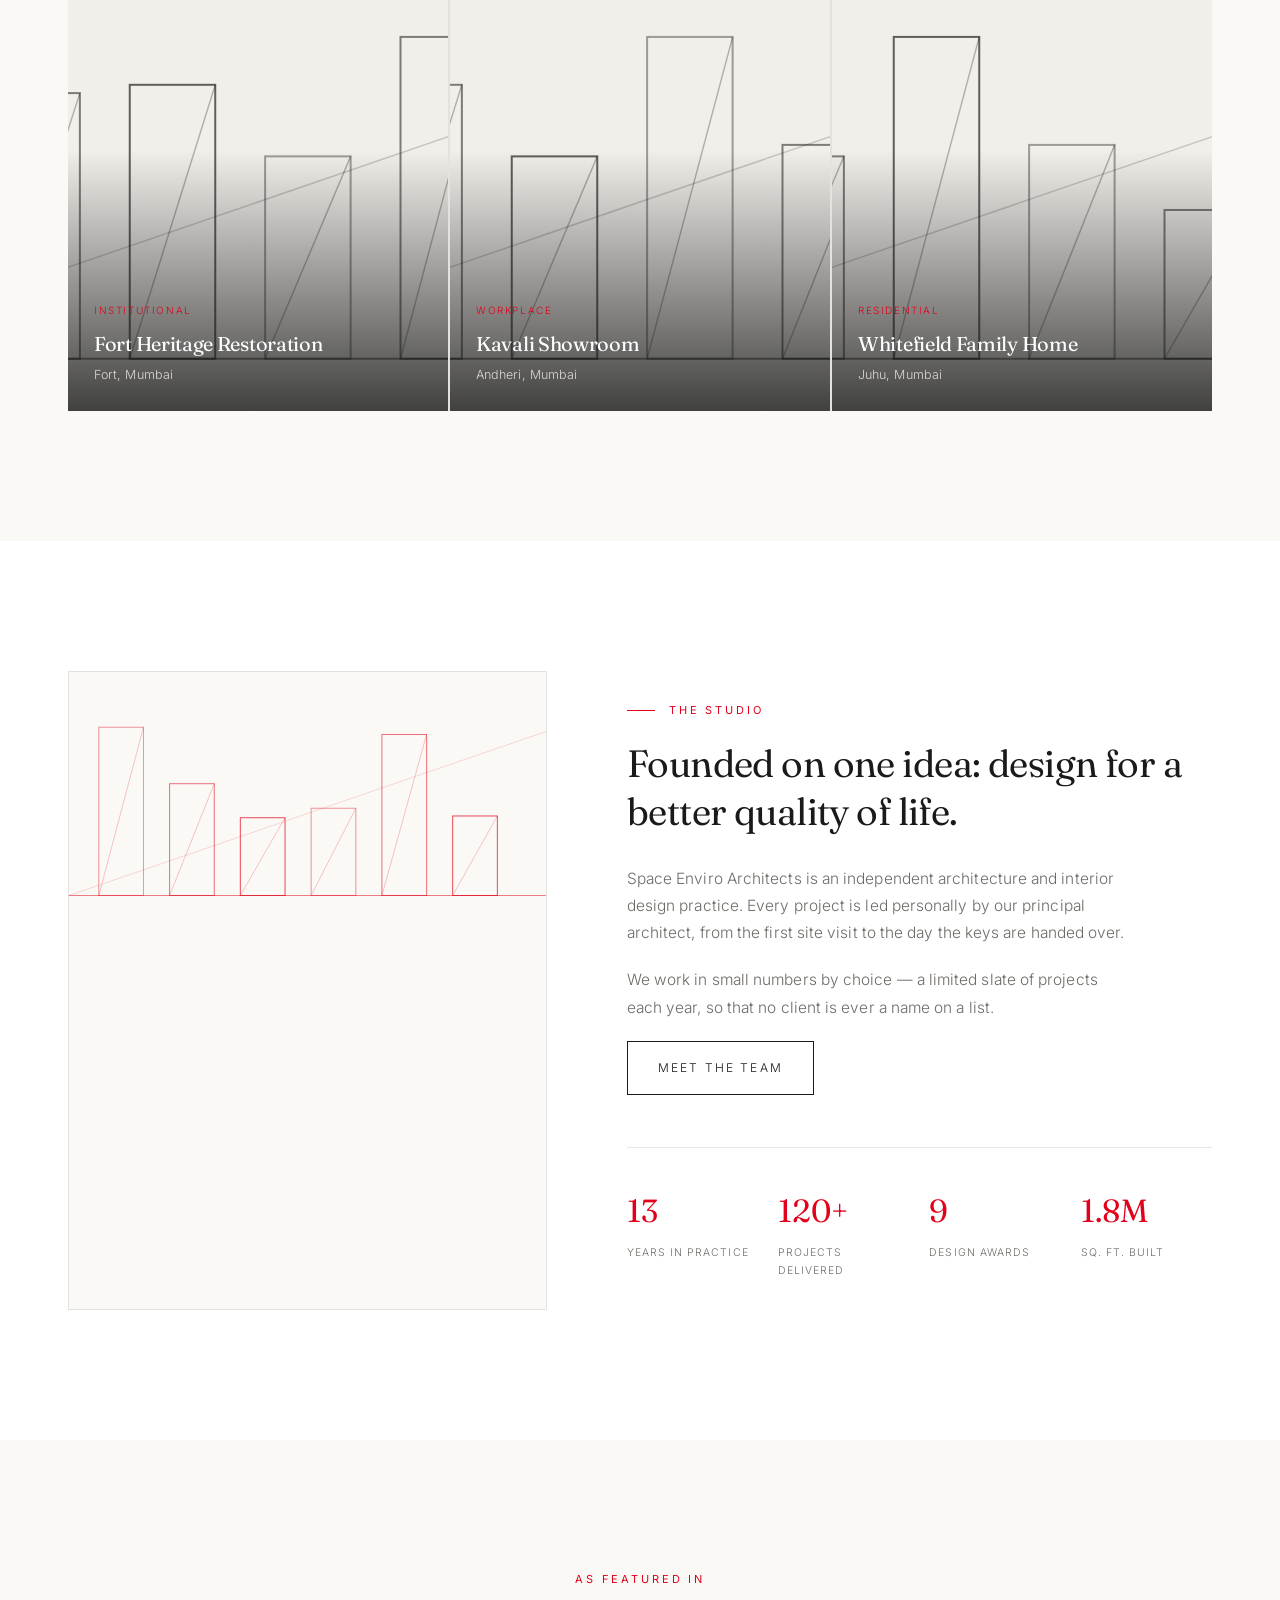
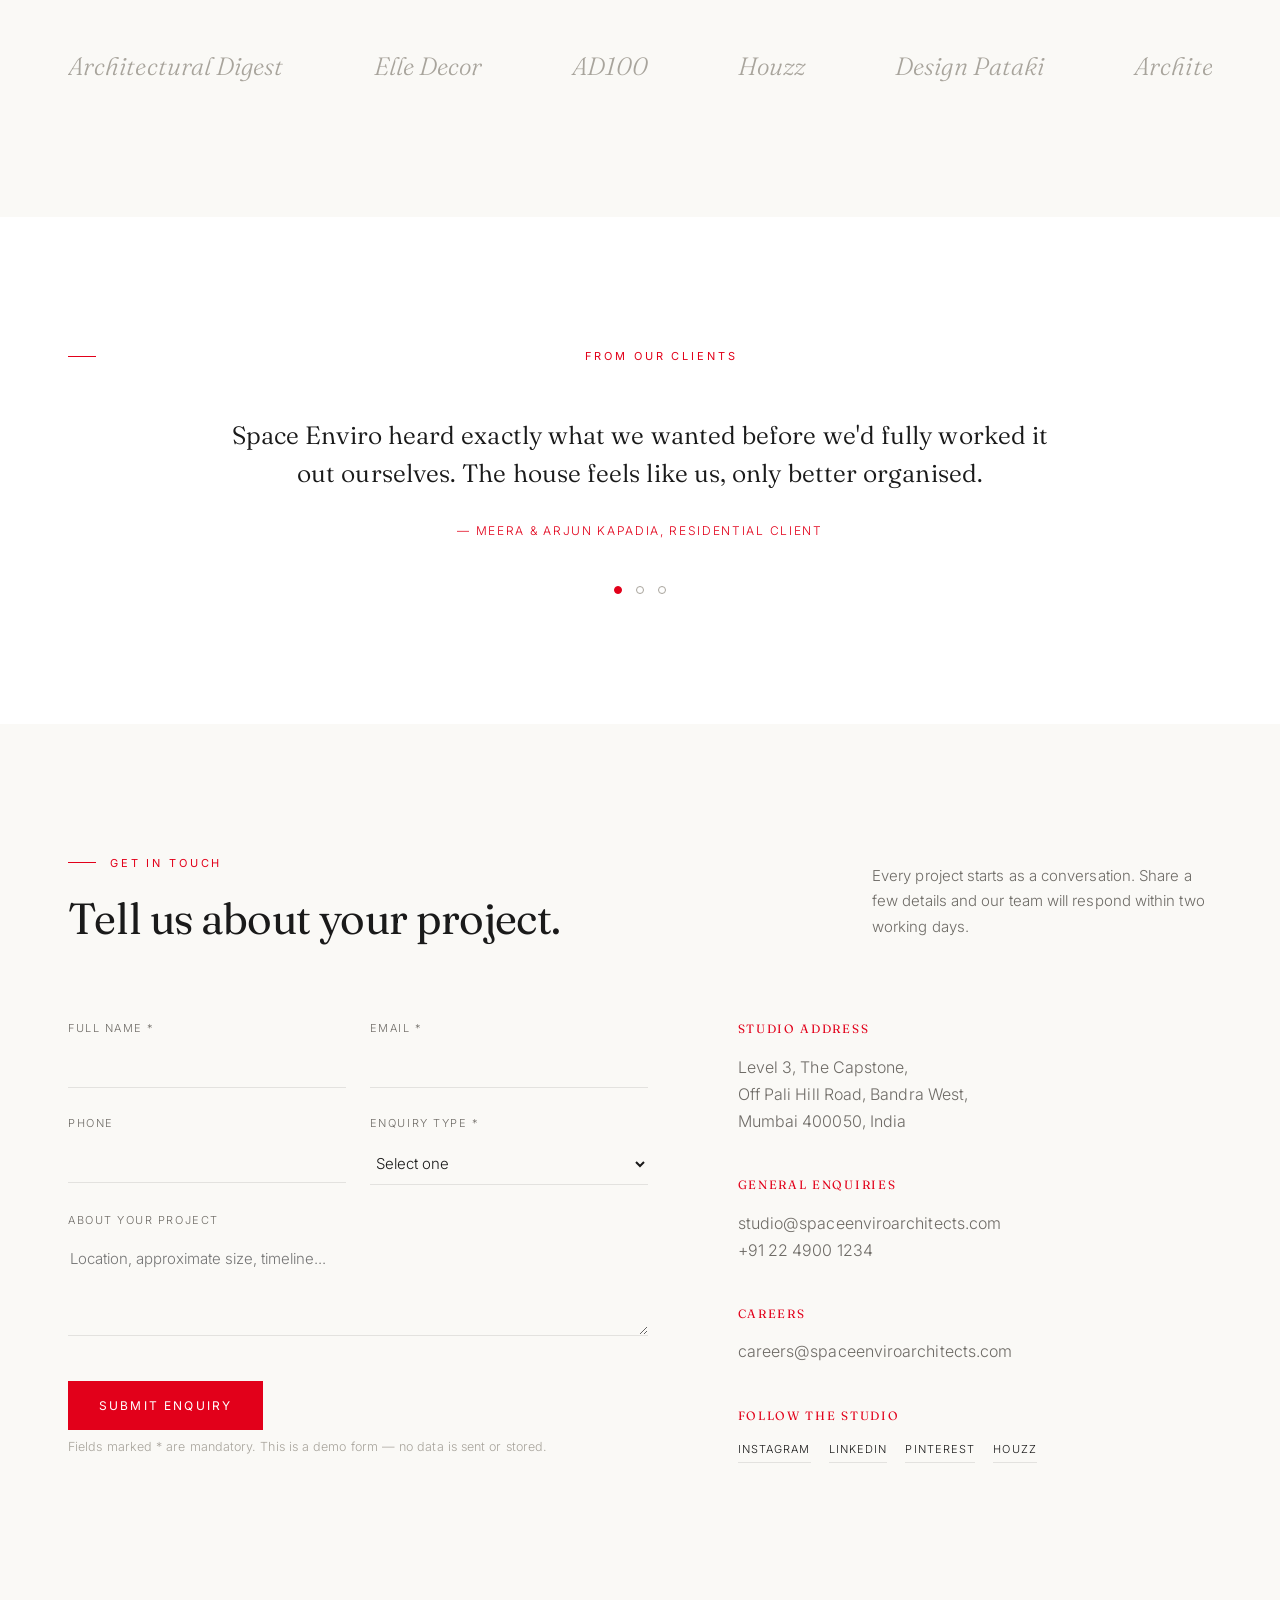
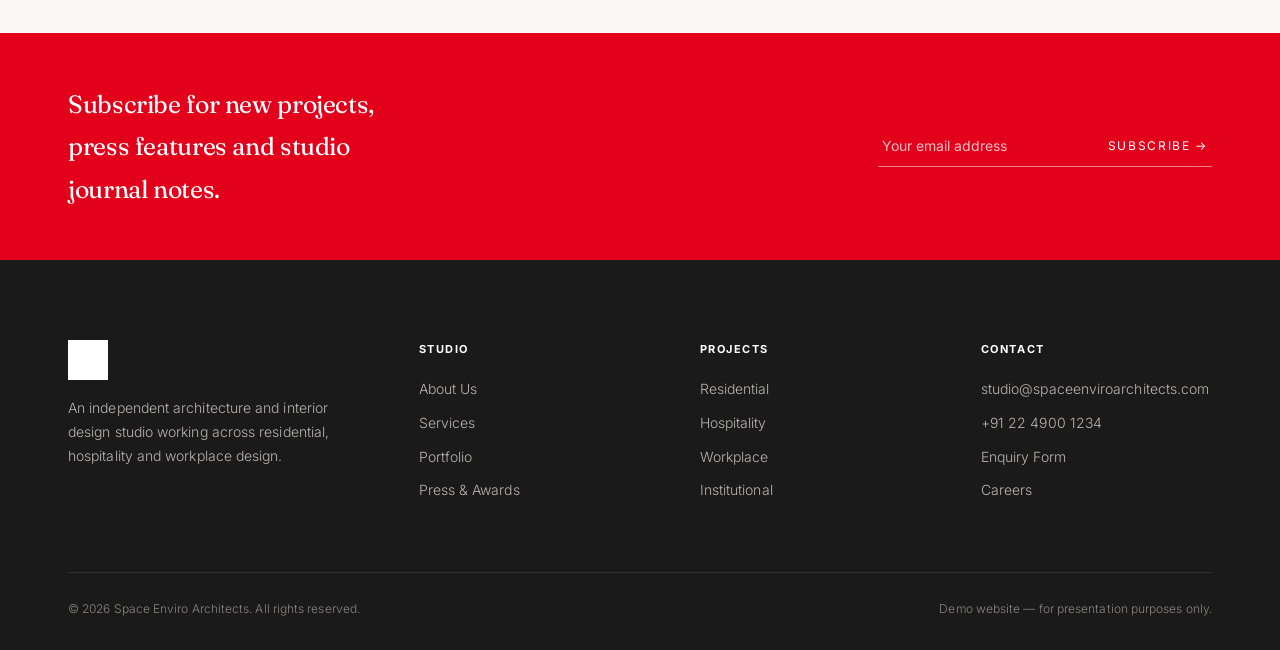
==== commit e6976fab: "Add files via upload" ====
--- a/index.html
+++ b/index.html
@@ -3,872 +3,706 @@
 <head>
 <meta charset="UTF-8">
 <meta name="viewport" content="width=device-width, initial-scale=1.0">
-<title>Space Enviro Architects — The Meridian</title>
+<title>Space Enviro Architects — Architecture &amp; Interior Design</title>
+<meta name="description" content="Space Enviro Architects — an architecture and interior design studio delivering residential, hospitality, and commercial projects with clarity and craft.">
 <link rel="preconnect" href="https://fonts.googleapis.com">
-<link href="https://fonts.googleapis.com/css2?family=Fraunces:ital,opsz,wght@0,9..144,300;0,9..144,500;0,9..144,600;1,9..144,400&family=Inter:wght@300;400;500;600&family=JetBrains+Mono:wght@400;500&display=swap" rel="stylesheet">
+<link rel="preconnect" href="https://fonts.gstatic.com" crossorigin>
+<link href="https://fonts.googleapis.com/css2?family=Fraunces:opsz,wght@9..144,300;9..144,400;9..144,500;9..144,600&family=Inter:wght@300;400;500;600&display=swap" rel="stylesheet">
 <style>
   :root{
-    --carbon:#12141a;
-    --carbon-2:#1a1d24;
-    --ivory:#f4efe6;
-    --ivory-dim:#cfc9bd;
-    --ember:#e14432;
-    --ember-dim:#9c3327;
-    --brass:#c9a66b;
-    --glass-bg:rgba(244,239,230,0.06);
-    --glass-brd:rgba(244,239,230,0.16);
+    --ink:#1A1A1A;
+    --white:#FFFFFF;
+    --paper:#FAF9F6;
+    --paper-dim:#F1EFEA;
+    --red:#E2001A;
+    --red-dim:#F6DADD;
+    --grey:#6E6B66;
+    --grey-light:#A8A49C;
+    --line: rgba(26,26,26,0.10);
+    --maxw: 1240px;
+    --ease: cubic-bezier(.16,.8,.24,1);
   }
   *{margin:0;padding:0;box-sizing:border-box;}
   html{scroll-behavior:smooth;}
+  @media (prefers-reduced-motion: reduce){
+    html{scroll-behavior:auto;}
+    *{animation-duration:0.001ms !important; transition-duration:0.001ms !important;}
+  }
   body{
-    background:var(--carbon);
-    color:var(--ivory);
+    background:var(--white);
+    color:var(--ink);
     font-family:'Inter',sans-serif;
+    font-weight:300;
+    font-size:15.5px;
+    line-height:1.7;
+    letter-spacing:.005em;
     overflow-x:hidden;
-    cursor:default;
-  }
-  ::selection{background:var(--ember);color:var(--ivory);}
-  h1,h2,h3,.serif{font-family:'Fraunces',serif;}
-  .mono{font-family:'JetBrains Mono',monospace;letter-spacing:0.02em;}
+    -webkit-font-smoothing:antialiased;
+    position:relative;
+  }
+  /* subtle luxury paper grain — kept extremely light so the site reads as white */
+  body::before{
+    content:"";
+    position:fixed; inset:0; z-index:2000; pointer-events:none;
+    opacity:.035; mix-blend-mode:multiply;
+    background-image:url("data:image/svg+xml;utf8,<svg xmlns='http://www.w3.org/2000/svg' width='180' height='180'><filter id='n'><feTurbulence type='fractalNoise' baseFrequency='0.9' numOctaves='2' stitchTiles='stitch'/><feColorMatrix type='matrix' values='0 0 0 0 0  0 0 0 0 0  0 0 0 0 0  0 0 0 0 0.9 0'/></filter><rect width='100%25' height='100%25' filter='url(%23n)'/></svg>");
+    background-size:180px 180px;
+  }
   a{color:inherit;text-decoration:none;}
-  button{font-family:inherit;cursor:pointer;border:none;background:none;color:inherit;}
+  img,svg{display:block;max-width:100%;}
+  button{font-family:inherit;cursor:pointer;background:none;border:none;color:inherit;}
+  .wrap{max-width:var(--maxw); margin:0 auto; padding:0 48px;}
+  @media (max-width:900px){.wrap{padding:0 24px;}}
+  .eyebrow{
+    font-family:'Inter',sans-serif;
+    font-size:11px;
+    letter-spacing:.26em;
+    text-transform:uppercase;
+    color:var(--red);
+    display:flex; align-items:center; gap:14px;
+    font-weight:400;
+  }
+  .eyebrow::before{content:"";display:block;width:28px;height:1px;background:var(--red);}
+  h1,h2,h3,.serif{font-family:'Fraunces',serif; font-weight:380; letter-spacing:-.015em; font-optical-sizing:auto;}
+  .btn{
+    display:inline-flex; align-items:center; gap:10px;
+    font-size:12px; letter-spacing:.18em; text-transform:uppercase;
+    padding:16px 30px; border:1px solid currentColor;
+    transition:background .35s var(--ease), color .35s var(--ease);
+  }
+  .btn-red{color:var(--white); background:var(--red); border-color:var(--red);}
+  .btn-red:hover{background:var(--ink); border-color:var(--ink); color:var(--white);}
+  .btn-dark{color:var(--ink);}
+  .btn-dark:hover{background:var(--ink); color:var(--white);}
+  .reveal{opacity:0; transform:translateY(28px); transition:opacity .9s var(--ease), transform .9s var(--ease);}
+  .reveal.is-visible{opacity:1; transform:translateY(0);}
 
   /* ---------- NAV ---------- */
-  nav{
-    position:fixed;top:0;left:0;right:0;z-index:500;
-    display:flex;align-items:center;justify-content:space-between;
-    padding:18px 40px;
-  }
-  .brand{display:flex;align-items:center;gap:12px;}
-  .brand-mark{
-    width:46px;height:46px;background:var(--ember);
-    display:flex;flex-direction:column;align-items:center;justify-content:center;
-    border-radius:3px;flex-shrink:0;
-  }
-  .brand-mark span{color:var(--ivory);font-weight:700;font-size:8.2px;line-height:1.15;letter-spacing:0.02em;font-family:'Inter',sans-serif;}
-  .brand-name{display:flex;flex-direction:column;line-height:1.05;}
-  .brand-name .b1{font-weight:600;font-size:16.5px;letter-spacing:0.01em;}
-  .brand-name .b2{font-size:9.5px;letter-spacing:0.3em;color:var(--ivory-dim);margin-top:3px;}
-  .nav-links{
-    display:flex;gap:34px;align-items:center;
-    background:var(--glass-bg);
-    backdrop-filter:blur(18px);-webkit-backdrop-filter:blur(18px);
-    border:1px solid var(--glass-brd);
-    padding:12px 26px;border-radius:100px;
-  }
-  .nav-links a{font-size:13.5px;font-weight:500;opacity:0.85;transition:opacity .25s;}
-  .nav-links a:hover{opacity:1;}
-  .nav-links .cta{
-    background:var(--ember);padding:9px 20px;border-radius:100px;opacity:1;
-  }
-  @media(max-width:820px){ .nav-links a:not(.cta){display:none;} nav{padding:16px 20px;} }
+  header{
+    position:fixed; top:0; left:0; width:100%; z-index:100;
+    padding:20px 0;
+    background:rgba(255,255,255,0.98);
+    border-bottom:1px solid transparent;
+    transition:border-color .4s var(--ease), box-shadow .4s var(--ease);
+  }
+  header.scrolled{border-color:var(--line); box-shadow:0 2px 24px rgba(0,0,0,0.04);}
+  header .wrap{display:flex; align-items:center; justify-content:space-between;}
+  .logo-mark{display:flex; align-items:center; gap:12px;}
+  .logo-mark img{height:46px; width:auto;}
+
+  /* Hamburger — the only thing visible in the header besides the logo */
+  .menu-toggle{
+    display:flex; flex-direction:column; justify-content:center; gap:6px;
+    width:44px; height:44px; z-index:210; position:relative;
+  }
+  .menu-toggle span{width:26px; height:1px; background:var(--ink); transition:transform .35s var(--ease), opacity .25s var(--ease);}
+  .menu-toggle.active span:nth-child(1){transform:translateY(7px) rotate(45deg);}
+  .menu-toggle.active span:nth-child(2){opacity:0;}
+  .menu-toggle.active span:nth-child(3){transform:translateY(-7px) rotate(-45deg);}
+
+  /* Compact dropdown menu, anchored top-right under the hamburger */
+  nav.primary-nav{
+    position:fixed; top:78px; right:48px; z-index:200; background:var(--white);
+    display:flex; flex-direction:column; align-items:flex-start;
+    width:190px; max-width:calc(100vw - 48px); max-height:60vh; overflow-y:auto;
+    padding:4px 0; gap:0;
+    box-shadow:0 14px 30px rgba(0,0,0,0.14); border-top:2px solid var(--red);
+    opacity:0; visibility:hidden; transform:translateY(-10px);
+    transition:opacity .3s var(--ease), transform .3s var(--ease), visibility .3s;
+  }
+  nav.primary-nav.open{opacity:1; visibility:visible; transform:translateY(0);}
+  @media (max-width:600px){ nav.primary-nav{right:24px;} }
+  .nav-item{position:relative; width:100%; max-width:100%; border-bottom:1px solid var(--line);}
+  .nav-item:last-child{border-bottom:none;}
+  .nav-item > a{
+    display:flex; align-items:center; justify-content:space-between; gap:8px;
+    font-family:'Inter',sans-serif; font-weight:500;
+    font-size:10.5px; letter-spacing:.1em; text-transform:uppercase; color:var(--ink);
+    padding:9px 14px;
+  }
+  .nav-item > a .arrow{font-family:'Inter',sans-serif; font-size:13px; color:var(--red); transition:transform .3s var(--ease);}
+  .nav-item.mobile-open > a .arrow{transform:rotate(45deg);}
+  .submenu{
+    display:none; flex-direction:column; padding:0 0 8px 14px;
+  }
+  .nav-item.mobile-open .submenu{display:flex;}
+  .submenu a{
+    font-family:'Inter',sans-serif; font-size:10.5px; letter-spacing:.03em; text-transform:none;
+    color:var(--grey); padding:5px 4px;
+  }
+  .submenu a:hover{color:var(--red);}
+  .nav-cta{display:flex; align-items:center; gap:22px;}
 
   /* ---------- HERO ---------- */
   .hero{
-    height:100vh;position:relative;overflow:hidden;
-    background:linear-gradient(180deg,#332947 0%,#5b4266 28%,#a8607a 52%,#dd8a63 74%,#f1b06f 100%);
-  }
-  .hero-glass{
-    position:absolute;top:38%;left:40px;max-width:640px;z-index:20;
-    background:var(--glass-bg);backdrop-filter:blur(22px);-webkit-backdrop-filter:blur(22px);
-    border:1px solid var(--glass-brd);border-radius:22px;padding:38px 42px;
-    box-shadow:0 30px 60px rgba(0,0,0,0.25);
-  }
-  .hero-glass .eyebrow{font-size:12px;letter-spacing:0.3em;color:var(--brass);margin-bottom:16px;font-family:'JetBrains Mono',monospace;}
-  .hero-glass h1{font-size:clamp(32px,4.6vw,58px);font-weight:500;line-height:1.05;color:var(--ivory);}
-  .hero-glass h1 em{font-style:italic;font-weight:300;color:var(--brass);}
-  .hero-glass p{margin-top:20px;font-size:15px;line-height:1.7;color:var(--ivory-dim);max-width:480px;}
-  .scroll-cue{
-    position:absolute;bottom:38px;left:50%;transform:translateX(-50%);z-index:20;
-    display:flex;flex-direction:column;align-items:center;gap:8px;
-    font-size:11px;letter-spacing:0.25em;color:var(--ivory);opacity:0.8;
-  }
-  .scroll-cue .stem{width:1px;height:38px;background:linear-gradient(var(--ivory),transparent);animation:pulse 1.8s ease-in-out infinite;}
-  @keyframes pulse{0%,100%{opacity:.3;transform:scaleY(.7);}50%{opacity:1;transform:scaleY(1);}}
-
-  .cloud{position:absolute;border-radius:50%;background:rgba(255,255,255,0.85);filter:blur(18px);opacity:0.9;}
-
-  /* ---------- STAGE (sticky 3D tower, full cube) ---------- */
-  .stage-track{ height:560vh; position:relative; }
-  .stage{
-    position:sticky; top:0; height:100vh; overflow:hidden;
-    background:linear-gradient(180deg,#f1b06f 0%,#c9a1a0 22%,#7a7fa0 55%,#3a3f5c 100%);
-  }
-  .stage-clouds{position:absolute;inset:0;z-index:5;pointer-events:none;}
-  .stage-clouds .cloud{position:absolute;}
-
-  .tower-viewport{
-    position:absolute;inset:0;display:flex;align-items:flex-end;justify-content:center;
-    perspective:1500px;perspective-origin:50% 62%;
-  }
-  .tower-rotator{
-    transform-style:preserve-3d;
-    width:340px;height:74vh;position:relative;margin-bottom:0;
-    will-change:transform;
-  }
-  .face{
-    position:absolute;top:0;height:100%;
-    display:flex;flex-direction:column;backface-visibility:hidden;
-    box-shadow:0 40px 90px rgba(0,0,0,0.45);
-    transform-style:preserve-3d;
-  }
-  .face.front{ left:0; width:340px; background:#1b1d24; transform:translateZ(70px); display:flex;flex-direction:row; }
-  .face.back{ left:0; width:340px; background:#161820; transform:rotateY(180deg) translateZ(70px); flex-direction:column-reverse; }
-  .face.right{ left:100px; width:140px; background:#0f1116; transform:rotateY(90deg) translateZ(170px); }
-  .face.left{ left:-100px; width:140px; background:#14161c; transform:rotateY(-90deg) translateZ(170px); }
-
-  /* Two distinct volumes on the facade — a stone-clad mass set slightly back,
-     a glass mass pushed slightly forward — instead of one flat painted plane. */
-  .face .block{flex:1;display:flex;flex-direction:column-reverse;}
-  .face .block.cream{background:#e9e2d3;flex:0.86;transform:translateZ(-10px);}
-  .face .block.dark{background:#20222a;flex:1;position:relative;transform:translateZ(14px);}
-  .core-strip{position:absolute;top:0;bottom:0;left:8px;width:20px;background:linear-gradient(180deg,#f4efe6,#c9a66b);opacity:0.9;}
-  .floor-row{flex:1;display:flex;align-items:center;justify-content:space-evenly;position:relative;border-top:1px solid rgba(0,0,0,0.15);}
-
-  /* Every 4th floor gets a projecting spandrel/sunshade band instead of a flat
-     painted line — real horizontal relief across the shaft. */
-  .face.front .block.dark .floor-row:nth-child(4n){
-    box-shadow:0 2px 0 rgba(201,166,107,0.55), 0 7px 12px -5px rgba(0,0,0,0.55);
-    border-top:1px solid rgba(201,166,107,0.4);
-  }
-  .face.front .block.cream .floor-row:nth-child(5n){
-    box-shadow:0 2px 0 rgba(140,120,95,0.4);
-    border-top:1px solid rgba(120,100,80,0.3);
-  }
-  .face.front .win{box-shadow:inset 0 0 0 1px rgba(255,255,255,0.05);}
-
-  /* A brass structural pier at the seam between the two volumes — a real
-     projecting member, not just a colour change. Inserted as a flex sibling
-     between .cream and .dark so it sits exactly at the seam. */
-  .facade-pier{
-    flex:0 0 9px;position:relative;transform:translateZ(24px);
-    background:linear-gradient(180deg,var(--brass),#7d6238);
-    box-shadow:-7px 0 16px -6px rgba(0,0,0,0.55), 7px 0 16px -6px rgba(0,0,0,0.4);
-  }
-
-  /* Cornice + plinth ring — wraps every face top and bottom so the shaft
-     reads as a built volume with a cap and a base, not a flat cut-out. */
-  .face::after{
-    content:'';position:absolute;top:-9px;left:0;width:100%;height:9px;z-index:2;
-    background:linear-gradient(180deg,#3d4150,#14161c);
-    border-top:2px solid var(--brass);
-    box-shadow:0 -3px 10px rgba(0,0,0,0.4);
-  }
-  .face::before{
-    content:'';position:absolute;bottom:-7px;left:0;width:100%;height:7px;z-index:2;
-    background:linear-gradient(180deg,#14161c,#0a0b0e);
-    border-bottom:1px solid rgba(201,166,107,0.4);
-  }
-
-  .win{
-    width:16%;height:52%;background:rgba(20,22,28,0.5);border-radius:1px;
-    transition:background .5s ease, box-shadow .5s ease, transform .2s ease;
-    padding:0;margin:0;border:none;font:inherit;display:block;
-    appearance:none;-webkit-appearance:none;
-    -webkit-tap-highlight-color:transparent;
-  }
-  .win:focus-visible{outline:2px solid var(--brass);outline-offset:2px;}
-  .face.front .win{cursor:pointer;}
-  .block.cream .win{background:rgba(60,50,40,0.35);}
-  .face.back .win{width:20%;background:rgba(255,255,255,0.05);cursor:default;}
-  .face.right .win, .face.left .win{width:38%;background:rgba(255,255,255,0.06);cursor:default;}
-  .floor-row.lit .win{background:#ffd48a;box-shadow:0 0 14px 2px rgba(255,190,110,0.55);}
-  /* windows on the front face double as "view this floor" buttons */
-  @media(hover:hover){
-    .face.front .win:hover{background:#ffe6ad;box-shadow:0 0 16px 4px rgba(255,210,140,0.65);transform:scale(1.12);}
-  }
-  .face.front .win:active{transform:scale(0.94);}
-
-  /* One window stays highlighted as a live example of what to click */
-  @keyframes demoPulse{
-    0%,100%{box-shadow:0 0 10px 3px rgba(255,190,110,0.4);background:rgba(255,200,120,0.6);transform:scale(1);}
-    50%{box-shadow:0 0 22px 9px rgba(255,190,110,0.9);background:#ffd48a;transform:scale(1.15);}
-  }
-  .win.demo-win{animation:demoPulse 1.7s ease-in-out infinite;}
-
-  /* Floor-number rail on the right face, in place of the removed window column */
-  .floor-num-label{
-    font-family:'JetBrains Mono',monospace;font-size:11px;color:var(--brass);
-    opacity:0.9;flex-shrink:0;width:22%;text-align:center;
-  }
-
-  /* ---------- CROWN + PODIUM — the massing that breaks the box ---------- */
-  .mass-group{position:absolute;transform-style:preserve-3d;pointer-events:none;}
-  .mini-face{
-    position:absolute;top:0;height:100%;backface-visibility:hidden;
-    box-shadow:0 20px 40px rgba(0,0,0,0.4);
-  }
-
-  /* Crown: narrower rooftop volume, set back and stepped above the shaft */
-  .crown-group{ left:68px; width:204px; height:74px; top:-58px; }
-  .crown-group .mf-front{ left:0; width:204px; background:linear-gradient(180deg,#2c2f3a,#1b1d24); transform:translateZ(42px); border-top:3px solid var(--brass); border-bottom:1px solid rgba(201,166,107,0.3); }
-  .crown-group .mf-back{ left:0; width:204px; background:#181a21; transform:rotateY(180deg) translateZ(42px); border-top:3px solid var(--brass); }
-  .crown-group .mf-right{ left:60px; width:84px; background:#101217; transform:rotateY(90deg) translateZ(102px); border-top:3px solid var(--brass); }
-  .crown-group .mf-left{ left:-60px; width:84px; background:#141620; transform:rotateY(-90deg) translateZ(102px); border-top:3px solid var(--brass); }
-  .deck-rail{
-    position:absolute;top:14px;left:10%;width:80%;height:1px;
-    background:repeating-linear-gradient(90deg, rgba(201,166,107,0.55) 0 4px, transparent 4px 14px);
-  }
-  .spire{
-    position:absolute;left:50%;top:-42px;width:2px;height:42px;transform:translateX(-50%) translateZ(42px);
-    background:linear-gradient(180deg,var(--brass),transparent);
-  }
-  .spire::after{content:'';position:absolute;top:-3px;left:50%;width:6px;height:6px;border-radius:50%;background:var(--brass);transform:translateX(-50%);box-shadow:0 0 10px 2px rgba(201,166,107,0.7);}
-
-  /* Podium: wider base the tower actually sits on, with a glazed lobby band */
-  .podium-group{ left:-51px; width:442px; height:88px; bottom:-70px; }
-  .podium-group .mf-front{ left:0; width:442px; background:linear-gradient(180deg,#efe9dc,#d8cfbc); transform:translateZ(91px); border-bottom:3px solid var(--brass); }
-  .podium-group .mf-back{ left:0; width:442px; background:#c9c0ab; transform:rotateY(180deg) translateZ(91px); border-bottom:3px solid var(--brass); }
-  .podium-group .mf-right{ left:130px; width:182px; background:#bdb49f; transform:rotateY(90deg) translateZ(221px); border-bottom:3px solid var(--brass); }
-  .podium-group .mf-left{ left:-130px; width:182px; background:#cfc6b1; transform:rotateY(-90deg) translateZ(221px); border-bottom:3px solid var(--brass); }
-  .pg-glazing{
-    position:absolute;left:6%;top:22%;width:88%;height:56%;
-    background:repeating-linear-gradient(90deg, rgba(30,32,40,0.55) 0 22px, rgba(30,32,40,0.3) 22px 24px);
-    border-top:1px solid rgba(30,32,40,0.4);border-bottom:1px solid rgba(30,32,40,0.4);
-  }
-
-  .tower-ground{
-    position:absolute;bottom:0;left:0;right:0;height:14vh;z-index:1;
-    background:linear-gradient(180deg,rgba(20,22,28,0) 0%, #12141a 85%);
-  }
-
-  /* Single instruction pointing at the demo window instead of a full button list */
-  .window-hint{
-    position:absolute; right:7%; top:44%; z-index:30; max-width:250px;
-    display:flex; align-items:center; gap:10px;
-    background:var(--glass-bg); border:1px solid var(--glass-brd); border-radius:100px;
-    padding:12px 18px; font-size:13px; color:var(--ivory);
-    backdrop-filter:blur(14px); -webkit-backdrop-filter:blur(14px);
-    opacity:0; transform:translateX(16px); transition:opacity .6s ease, transform .6s ease;
-    pointer-events:none;
-  }
-  .window-hint.show{opacity:1;transform:translateX(0);}
-  .window-hint .wh-arrow{font-size:20px;color:var(--brass);flex-shrink:0;}
-
-
-  .stage-caption{
-    position:absolute;left:6%;top:10%;z-index:30;max-width:320px;
-    opacity:0;transition:opacity .5s ease;
-  }
-  .stage-caption.show{opacity:1;}
-  .stage-caption .eyebrow{font-size:11px;letter-spacing:0.3em;color:var(--brass);font-family:'JetBrains Mono',monospace;}
-  .stage-caption h2{font-size:clamp(24px,3vw,36px);font-weight:500;margin-top:10px;line-height:1.15;}
-
-  /* ---------- STUDIO ---------- */
-  .studio{padding:150px 8% 130px;display:grid;grid-template-columns:1fr 1fr;gap:70px;align-items:center;}
-  .studio .tag{font-size:11px;letter-spacing:.3em;color:var(--brass);font-family:'JetBrains Mono',monospace;margin-bottom:22px;}
-  .studio h2{font-size:clamp(28px,3.4vw,44px);font-weight:500;line-height:1.2;}
-  .studio h2 em{font-style:italic;color:var(--brass);font-weight:300;}
-  .studio p{margin-top:22px;color:var(--ivory-dim);line-height:1.8;font-size:15px;max-width:480px;}
-  .studio-visual{
-    height:440px;border-radius:18px;position:relative;overflow:hidden;
-    background:
-      repeating-linear-gradient(0deg, rgba(244,239,230,0.05) 0 2px, transparent 2px 38px),
-      linear-gradient(160deg,#232631,#12141a 70%);
-    border:1px solid rgba(244,239,230,0.1);
-  }
-  .studio-visual::after{
-    content:'21 FLOORS · 2019—2026';position:absolute;bottom:20px;left:22px;
-    font-family:'JetBrains Mono',monospace;font-size:11px;letter-spacing:0.15em;color:var(--ivory-dim);
-  }
-  .stat-row{display:flex;gap:36px;margin-top:36px;flex-wrap:wrap;}
-  .stat-row div b{display:block;font-family:'Fraunces',serif;font-size:30px;color:var(--ivory);}
-  .stat-row div span{font-size:11px;letter-spacing:.12em;color:var(--ivory-dim);}
-  @media(max-width:860px){.studio{grid-template-columns:1fr;}}
-
-  /* ---------- DIRECTORY ---------- */
-  .directory{padding:60px 8% 120px;}
-  .section-head{display:flex;justify-content:space-between;align-items:flex-end;margin-bottom:44px;flex-wrap:wrap;gap:16px;}
-  .section-head .tag{font-size:11px;letter-spacing:.3em;color:var(--brass);font-family:'JetBrains Mono',monospace;margin-bottom:14px;}
-  .section-head h2{font-size:clamp(26px,3.2vw,40px);font-weight:500;}
-  .section-head p{color:var(--ivory-dim);font-size:13.5px;max-width:320px;}
-  .floor-grid{display:grid;grid-template-columns:repeat(auto-fill,minmax(260px,1fr));gap:14px;}
-  .floor-card{
-    background:var(--glass-bg);border:1px solid var(--glass-brd);border-radius:14px;
-    padding:22px 22px 20px;transition:transform .3s, border-color .3s, background .3s;
-  }
-  .floor-card:hover{transform:translateY(-4px);border-color:rgba(201,166,107,0.5);background:rgba(244,239,230,0.09);}
-  .floor-card .fc-top{display:flex;justify-content:space-between;align-items:flex-start;}
-  .floor-card .fc-num{font-family:'Fraunces',serif;font-size:30px;color:var(--brass);}
-  .floor-card .fc-type{font-size:10.5px;letter-spacing:.1em;color:var(--ivory-dim);margin-top:8px;line-height:1.6;}
-  .floor-card button{
-    margin-top:16px;width:100%;padding:10px 0;border-radius:100px;font-size:12px;letter-spacing:.08em;
-    background:rgba(244,239,230,0.08);border:1px solid rgba(244,239,230,0.16);transition:all .25s;
-  }
-  .floor-card button:hover{background:var(--ember);border-color:var(--ember);}
-
-  /* ---------- AMENITIES ---------- */
-  .amenities{padding:60px 8% 130px;}
-  .am-grid{display:grid;grid-template-columns:repeat(auto-fit,minmax(220px,1fr));gap:1px;background:rgba(244,239,230,0.1);margin-top:44px;border-radius:14px;overflow:hidden;}
-  .am-item{background:var(--carbon-2);padding:32px 26px;}
-  .am-item .am-ico{width:34px;height:34px;border:1.4px solid var(--brass);border-radius:8px;margin-bottom:20px;}
-  .am-item h3{font-size:16px;font-weight:500;font-family:'Fraunces',serif;}
-  .am-item p{font-size:12.5px;color:var(--ivory-dim);margin-top:8px;line-height:1.6;}
+    position:relative; min-height:100vh; display:flex; flex-direction:column; justify-content:center;
+    background:var(--paper); overflow:hidden; padding-top:110px;
+  }
+  .hero-art{position:absolute; right:-6%; top:12%; width:56%; opacity:.9; pointer-events:none;}
+  @media (max-width:900px){.hero-art{opacity:.35; width:80%;}}
+  .hero-inner{position:relative; z-index:2;}
+  .hero h1{
+    font-size:clamp(40px, 5.6vw, 82px); line-height:1.12; font-weight:340; max-width:760px;
+    letter-spacing:-.02em; color:var(--ink);
+  }
+  .hero h1 em{font-style:italic; color:var(--red); font-weight:340;}
+  .hero-sub{
+    display:flex; justify-content:space-between; align-items:flex-end; gap:40px;
+    margin-top:50px; padding-top:32px; border-top:1px solid var(--line);
+    flex-wrap:wrap;
+  }
+  .hero-sub p{max-width:400px; color:var(--grey); font-size:15.5px; line-height:1.75;}
+  @media (max-width:700px){.hero-sub{flex-direction:column; align-items:flex-start;}}
+
+  /* ---------- MARQUEE ---------- */
+  .marquee{background:var(--ink); color:var(--white); overflow:hidden; padding:15px 0;}
+  .marquee-track{display:flex; width:max-content; animation:scroll 32s linear infinite;}
+  .marquee-track span{font-size:13px; letter-spacing:.18em; text-transform:uppercase; padding:0 28px; white-space:nowrap;}
+  .marquee-track span::after{content:"—"; margin-left:28px; color:var(--red);}
+  @keyframes scroll{from{transform:translateX(0);} to{transform:translateX(-50%);}}
+
+  /* ---------- SECTION SHARED ---------- */
+  section{padding:130px 0;}
+  @media (max-width:700px){section{padding:80px 0;}}
+  .section-head{display:flex; justify-content:space-between; align-items:flex-end; gap:40px; margin-bottom:74px; flex-wrap:wrap;}
+  .section-head h2{font-size:clamp(28px,3.4vw,44px); line-height:1.22; max-width:600px; color:var(--ink);}
+  .section-head p{max-width:340px; color:var(--grey); font-size:15px; line-height:1.7; padding-bottom:6px;}
+
+  /* ---------- PHILOSOPHY ---------- */
+  .philosophy{background:var(--white);}
+  .philosophy blockquote{
+    font-family:'Fraunces',serif; font-size:clamp(22px,2.7vw,36px); font-weight:340; font-style:italic;
+    max-width:860px; line-height:1.45; color:var(--ink); font-optical-sizing:auto;
+  }
+  .philosophy blockquote::before{content:"“"; color:var(--red); font-style:normal;}
+  .philosophy blockquote::after{content:"”"; color:var(--red); font-style:normal;}
+  .philosophy cite{display:block; margin-top:34px; font-style:normal; font-size:12px; letter-spacing:.16em; text-transform:uppercase; color:var(--grey);}
+
+  /* ---------- SERVICES ---------- */
+  .services{background:var(--paper);}
+  .service-grid{display:grid; grid-template-columns:repeat(3,1fr); border-top:1px solid var(--line); border-left:1px solid var(--line);}
+  @media (max-width:900px){.service-grid{grid-template-columns:repeat(2,1fr);}}
+  @media (max-width:600px){.service-grid{grid-template-columns:1fr;}}
+  .service-card{
+    background:var(--white);
+    padding:44px 36px; border-right:1px solid var(--line); border-bottom:1px solid var(--line);
+    transition:background .35s var(--ease); min-height:220px; display:flex; flex-direction:column; justify-content:space-between;
+  }
+  .service-card:hover{background:var(--red-dim);}
+  .service-mono{font-family:'Fraunces',serif; font-style:italic; font-size:32px; color:var(--red); line-height:1; font-weight:340;}
+  .service-card h3{font-size:19px; margin-top:30px; font-weight:400; letter-spacing:-.01em; color:var(--ink);}
+  .service-card p{font-size:13.5px; line-height:1.65; color:var(--grey); margin-top:10px;}
+
+  /* ---------- PROCESS ---------- */
+  .process{background:var(--white);}
+  .process-list{border-top:1px solid var(--line);}
+  .process-row{
+    display:grid; grid-template-columns:90px 1fr 1fr; gap:30px; align-items:center;
+    padding:32px 0; border-bottom:1px solid var(--line);
+  }
+  @media (max-width:800px){.process-row{grid-template-columns:50px 1fr; }.process-row .process-desc{grid-column:2/3;}}
+  .process-num{font-family:'Fraunces',serif; font-style:italic; font-size:18px; color:var(--red); font-weight:340;}
+  .process-row h3{font-size:21px; font-weight:400; letter-spacing:-.01em; color:var(--ink);}
+  .process-desc{color:var(--grey); font-size:14px; line-height:1.65; max-width:420px;}
+
+  /* ---------- PORTFOLIO ---------- */
+  .portfolio{background:var(--paper);}
+  .filters{display:flex; gap:10px; flex-wrap:wrap; margin-bottom:48px;}
+  .filter-btn{
+    font-size:11px; letter-spacing:.14em; text-transform:uppercase; padding:10px 20px;
+    border:1px solid var(--line); color:var(--grey); transition:all .3s var(--ease); background:var(--white);
+  }
+  .filter-btn.active, .filter-btn:hover{background:var(--red); color:var(--white); border-color:var(--red);}
+  .project-grid{display:grid; grid-template-columns:repeat(3,1fr); gap:2px; background:var(--line);}
+  @media (max-width:900px){.project-grid{grid-template-columns:repeat(2,1fr);}}
+  @media (max-width:560px){.project-grid{grid-template-columns:1fr;}}
+  .project-card{position:relative; aspect-ratio:4/5; overflow:hidden; background:var(--white); cursor:pointer;}
+  .project-card.hidden{display:none;}
+  .project-card svg{width:100%; height:100%; transform:scale(1.02); transition:transform .8s var(--ease);}
+  .project-card:hover svg{transform:scale(1.09);}
+  .project-overlay{
+    position:absolute; inset:0; display:flex; flex-direction:column; justify-content:flex-end; padding:26px;
+    background:linear-gradient(180deg, transparent 45%, rgba(26,26,26,.82) 100%);
+  }
+  .project-overlay .tag{font-size:10px; letter-spacing:.16em; text-transform:uppercase; color:var(--red); margin-bottom:8px;}
+  .project-overlay h3{color:var(--white); font-size:20px; font-weight:400;}
+  .project-overlay p{color:#DDD8D2; font-size:12.5px; margin-top:3px;}
+
+  /* ---------- STUDIO / ABOUT ---------- */
+  .studio{background:var(--white);}
+  .studio-grid{display:grid; grid-template-columns:0.9fr 1.1fr; gap:80px; align-items:center;}
+  @media (max-width:900px){.studio-grid{grid-template-columns:1fr; gap:50px;}}
+  .studio-art{aspect-ratio:3/4; background:var(--paper); border:1px solid var(--line);}
+  .studio-copy p{color:var(--grey); font-size:15.5px; line-height:1.75; max-width:500px; margin-bottom:20px;}
+  .studio-copy h2{font-size:clamp(26px,3.2vw,38px); line-height:1.28; margin-bottom:28px; color:var(--ink);}
+  .stat-row{display:grid; grid-template-columns:repeat(4,1fr); gap:20px; margin-top:52px; border-top:1px solid var(--line); padding-top:36px;}
+  @media (max-width:700px){.stat-row{grid-template-columns:repeat(2,1fr); row-gap:36px;}}
+  .stat-num{font-family:'Fraunces',serif; font-size:32px; font-weight:380; color:var(--red);}
+  .stat-label{font-size:10.5px; letter-spacing:.1em; text-transform:uppercase; color:var(--grey); margin-top:6px;}
+
+  /* ---------- PRESS ---------- */
+  .press{background:var(--paper); text-align:center;}
+  .press .eyebrow{justify-content:center;}
+  .press .eyebrow::before{display:none;}
+  .press-marquee{margin-top:56px; overflow:hidden;}
+  .press-track{display:flex; width:max-content; gap:90px; align-items:center; animation:scroll 26s linear infinite;}
+  .press-track span{font-family:'Fraunces',serif; font-size:25px; font-style:italic; color:var(--grey-light); white-space:nowrap;}
+
+  /* ---------- TESTIMONIALS ---------- */
+  .testimonials{background:var(--white);}
+  .test-wrap{position:relative; max-width:820px; margin:0 auto; text-align:center;}
+  .test-slide{display:none;}
+  .test-slide.active{display:block; animation:fadein .8s var(--ease);}
+  @keyframes fadein{from{opacity:0; transform:translateY(10px);} to{opacity:1; transform:translateY(0);}}
+  .test-slide p{font-family:'Fraunces',serif; font-size:clamp(18px,2.2vw,25px); font-weight:340; line-height:1.55; color:var(--ink);}
+  .test-slide cite{display:block; margin-top:28px; font-style:normal; font-size:12px; letter-spacing:.14em; text-transform:uppercase; color:var(--red);}
+  .test-nav{display:flex; justify-content:center; gap:14px; margin-top:44px;}
+  .test-dot{width:8px; height:8px; border-radius:50%; border:1px solid var(--grey-light); transition:all .3s;}
+  .test-dot.active{background:var(--red); border-color:var(--red);}
 
   /* ---------- CONTACT ---------- */
-  .contact{padding:60px 8% 100px;display:grid;grid-template-columns:1fr 1fr;gap:60px;}
-  .contact h2{font-size:clamp(28px,4vw,52px);font-weight:500;line-height:1.12;}
-  .contact h2 em{font-style:italic;color:var(--brass);font-weight:300;}
-  .contact p{color:var(--ivory-dim);margin-top:18px;max-width:420px;line-height:1.7;font-size:14.5px;}
-  .contact-form{background:var(--glass-bg);border:1px solid var(--glass-brd);border-radius:18px;padding:32px;backdrop-filter:blur(14px);}
-  .contact-form input,.contact-form textarea{
-    width:100%;background:rgba(244,239,230,0.06);border:1px solid rgba(244,239,230,0.16);
-    padding:13px 16px;border-radius:10px;color:var(--ivory);font-family:inherit;font-size:13.5px;margin-bottom:14px;
-  }
-  .contact-form textarea{resize:vertical;min-height:80px;}
-  .contact-form button{
-    width:100%;padding:14px 0;background:var(--ember);border-radius:10px;font-size:13.5px;letter-spacing:.06em;font-weight:500;
-    transition:background .25s;
-  }
-  .contact-form button:hover{background:#c8382a;}
-  .form-note{font-size:11px;color:var(--ivory-dim);margin-top:10px;text-align:center;}
-  @media(max-width:860px){.contact{grid-template-columns:1fr;}}
-
-  footer{padding:30px 8%;border-top:1px solid rgba(244,239,230,0.08);display:flex;justify-content:space-between;font-size:11.5px;color:var(--ivory-dim);flex-wrap:wrap;gap:10px;}
-
-  /* ---------- FLAT OVERLAY ---------- */
-  .flat-overlay{
-    position:fixed;inset:0;z-index:1000;background:var(--carbon);
-    visibility:hidden;opacity:0;overflow-y:auto;
-  }
-  .flat-overlay.open{visibility:visible;opacity:1;}
-  .cloud-wipe{position:fixed;inset:0;z-index:1100;pointer-events:none;}
-  .cloud-wipe span{
-    position:absolute;background:#fff;border-radius:50%;filter:blur(30px);
-    transform:scale(0);opacity:0;
-  }
-  .overlay-nav{position:sticky;top:0;z-index:20;display:flex;justify-content:space-between;align-items:center;padding:22px 6%;background:linear-gradient(180deg,rgba(18,20,26,0.9),rgba(18,20,26,0));}
-  .overlay-nav .close-btn{background:var(--glass-bg);border:1px solid var(--glass-brd);padding:9px 18px;border-radius:100px;font-size:12.5px;}
-  .overlay-body{padding:20px 8% 100px;}
-  .of-tag{font-size:11px;letter-spacing:.3em;color:var(--brass);font-family:'JetBrains Mono',monospace;}
-  .of-title{font-size:clamp(28px,4vw,48px);font-weight:500;margin-top:14px;font-family:'Fraunces',serif;}
-  .of-sub{margin-top:12px;color:var(--ivory-dim);font-size:14px;max-width:560px;line-height:1.7;}
-
-  .unit-grid{display:grid;grid-template-columns:1fr 1fr;gap:18px;margin-top:44px;}
-  .unit-card{
-    background:var(--carbon-2);border:1px solid rgba(244,239,230,0.1);border-radius:16px;
-    padding:20px 20px 22px;transition:border-color .25s, transform .25s;
-  }
-  .unit-card:hover{border-color:rgba(201,166,107,0.5);transform:translateY(-3px);}
-  .unit-card .uc-top{display:flex;justify-content:space-between;align-items:center;margin-bottom:14px;}
-  .uc-badge{font-size:10.5px;letter-spacing:.1em;padding:5px 12px;border-radius:100px;font-family:'JetBrains Mono',monospace;}
-  .uc-badge.two{background:rgba(201,166,107,0.18);color:var(--brass);}
-  .uc-badge.three{background:rgba(225,68,50,0.18);color:#ff8b78;}
-  .uc-id{font-size:12px;color:var(--ivory-dim);letter-spacing:.1em;}
-  .plan-wrap{background:#0e1015;border-radius:10px;overflow:hidden;border:1px solid rgba(244,239,230,0.08);}
-  .plan-wrap svg{width:100%;height:auto;display:block;}
-  .plan-flip svg{transform:scaleX(-1);}
-  .uc-meta{display:flex;justify-content:space-between;align-items:flex-end;margin-top:14px;}
-  .uc-meta .uc-area{font-family:'JetBrains Mono',monospace;font-size:16px;}
-  .uc-meta .uc-area span{display:block;font-size:10px;color:var(--ivory-dim);letter-spacing:.1em;margin-top:2px;}
-  .uc-meta .uc-facing{font-size:11px;color:var(--ivory-dim);text-align:right;letter-spacing:.06em;}
-  .uc-cta{
-    margin-top:16px;width:100%;padding:11px 0;border-radius:100px;font-size:12px;letter-spacing:.08em;
-    background:rgba(244,239,230,0.08);border:1px solid rgba(244,239,230,0.16);transition:all .25s;
-  }
-  .uc-cta:hover{background:var(--ember);border-color:var(--ember);}
-
-  .of-desc{margin-top:46px;max-width:620px;color:var(--ivory-dim);line-height:1.85;font-size:15px;}
-  .of-cta{margin-top:70px;padding:60px 8%;margin-left:-8%;margin-right:-8%;background:var(--carbon-2);text-align:center;}
-  .of-cta h3{font-size:clamp(22px,3vw,32px);font-weight:500;}
-  .of-cta button{margin-top:24px;background:var(--ember);padding:15px 38px;border-radius:100px;font-size:13.5px;letter-spacing:.08em;}
-  .of-cta button:hover{background:#c8382a;}
-
-  @media(max-width:700px){
-    .hero-glass{left:20px;right:20px;padding:28px;}
-    .unit-grid{grid-template-columns:1fr;}
-
-    /* perf: heavy blur/shadow is what makes the rotation feel laggy on phones */
-    .hero-glass,.nav-links,.stage-caption,.contact-form{backdrop-filter:blur(8px);-webkit-backdrop-filter:blur(8px);}
-    .face{box-shadow:0 16px 30px rgba(0,0,0,0.4);}
-    .cloud{filter:blur(8px);}
-    .win{min-height:22px;}
-    .tower-viewport{perspective:900px;}
-  }
+  .contact{background:var(--paper);}
+  .contact-grid{display:grid; grid-template-columns:1.1fr 0.9fr; gap:90px;}
+  @media (max-width:900px){.contact-grid{grid-template-columns:1fr; gap:60px;}}
+  .field{margin-bottom:26px;}
+  .field label{display:block; font-size:11px; letter-spacing:.14em; text-transform:uppercase; color:var(--grey); margin-bottom:10px;}
+  .field input, .field select, .field textarea{
+    width:100%; background:transparent; border:none; border-bottom:1px solid var(--line);
+    color:var(--ink); font-family:'Inter',sans-serif; font-size:15px; padding:10px 2px; font-weight:300;
+  }
+  .field select option{color:var(--ink);}
+  .field input:focus, .field select:focus, .field textarea:focus{outline:none; border-color:var(--red);}
+  .field-row{display:grid; grid-template-columns:1fr 1fr; gap:24px;}
+  @media (max-width:520px){.field-row{grid-template-columns:1fr;}}
+  .contact-info-block{margin-bottom:40px;}
+  .contact-info-block h3{font-size:12px; letter-spacing:.14em; text-transform:uppercase; color:var(--red); margin-bottom:14px;}
+  .contact-info-block p, .contact-info-block a{font-size:16px; color:var(--grey);}
+  .social-row{display:flex; gap:18px; margin-top:8px;}
+  .social-row a{font-size:11px; letter-spacing:.1em; text-transform:uppercase; border-bottom:1px solid var(--line); padding-bottom:3px; color:var(--ink);}
+  .form-note{font-size:12.5px; color:var(--grey-light); margin-top:6px;}
+  .form-success{display:none; padding:20px 0; color:var(--red); font-size:14px;}
+  .form-success.show{display:block;}
+
+  /* ---------- NEWSLETTER ---------- */
+  .newsletter{background:var(--red); color:var(--white);}
+  .newsletter .wrap{display:flex; justify-content:space-between; align-items:center; gap:30px; padding-top:50px; padding-bottom:50px; flex-wrap:wrap;}
+  .newsletter h3{font-size:25px; max-width:360px; font-weight:400;}
+  .newsletter form{display:flex; gap:0; border-bottom:1px solid rgba(255,255,255,.5); min-width:320px;}
+  .newsletter input{flex:1; background:transparent; border:none; padding:12px 4px; font-family:'Inter',sans-serif; color:var(--white); font-size:14px;}
+  .newsletter input::placeholder{color:rgba(255,255,255,.75);}
+  .newsletter button{font-size:12px; letter-spacing:.14em; text-transform:uppercase; padding:12px 4px; color:var(--white);}
+
+  /* ---------- FOOTER ---------- */
+  footer{background:var(--ink); color:#B9B5AE; padding:80px 0 30px;}
+  .footer-grid{display:grid; grid-template-columns:1.3fr 1fr 1fr 1fr; gap:50px; padding-bottom:60px; border-bottom:1px solid rgba(255,255,255,0.1);}
+  @media (max-width:800px){.footer-grid{grid-template-columns:1fr 1fr; row-gap:40px;}}
+  .footer-grid h4{font-size:11px; letter-spacing:.14em; text-transform:uppercase; color:var(--white); margin-bottom:18px;}
+  .footer-grid a, .footer-grid p{display:block; font-size:14px; margin-bottom:10px; color:#B9B5AE;}
+  .footer-grid a:hover{color:var(--red);}
+  .footer-logo{display:flex; align-items:center; gap:12px; margin-bottom:16px;}
+  .footer-logo img{height:40px; width:auto; filter:brightness(0) invert(1);}
+  .footer-bottom{display:flex; justify-content:space-between; padding-top:26px; font-size:12px; color:#8a867f; flex-wrap:wrap; gap:12px;}
+
+  ::selection{background:var(--red); color:var(--white);}
 </style>
 </head>
 <body>
 
-<nav>
-  <div class="brand">
-    <div class="brand-mark"><span>SPACE<br>ENVIRO</span></div>
-    <div class="brand-name">
-      <span class="b1">Space Enviro</span>
-      <span class="b2">ARCHITECTS</span>
-    </div>
-  </div>
-  <div class="nav-links">
-    <a data-scroll="studio" href="javascript:void(0)">Studio</a>
-    <a data-scroll="directory" href="javascript:void(0)">Residences</a>
-    <a data-scroll="amenities" href="javascript:void(0)">Amenities</a>
-    <a data-scroll="contact" href="javascript:void(0)" class="cta">Enquire</a>
-  </div>
-</nav>
-
-<!-- HERO -->
-<section class="hero" id="hero">
-  <div id="heroClouds"></div>
-  <div class="hero-glass">
-    <div class="eyebrow">SPACE ENVIRO ARCHITECTS · PUNE</div>
-    <h1>We design <em>skylines</em><br>that hold their ground.</h1>
-    <p>Architecture and construction under one roof — from the first sketch to the last handover key. Scroll to watch The Meridian take shape, floor by floor.</p>
-  </div>
-  <div class="scroll-cue"><span>SCROLL</span><div class="stem"></div></div>
-</section>
-
-<!-- STICKY 3D STAGE -->
-<div class="stage-track" id="stageTrack">
-  <div class="stage" id="stage">
-    <div class="stage-clouds" id="stageClouds"></div>
-
-    <div class="stage-caption" id="stageCaption">
-      <div class="eyebrow">01 — UNDER CONSTRUCTION</div>
-      <h2>The Meridian, twenty-one floors above the tree line.</h2>
-    </div>
-
-    <div class="tower-viewport">
-      <div class="tower-rotator" id="towerRotator">
-        <div class="face front" id="faceFront"></div>
-        <div class="face back" id="faceBack"></div>
-        <div class="face right" id="faceRight"></div>
-        <div class="face left" id="faceLeft"></div>
-
-        <!-- CROWN — a narrower, stepped-back rooftop volume, not just a flat lid -->
-        <div class="mass-group crown-group">
-          <span class="spire"></span>
-          <div class="mini-face mf-front"><span class="deck-rail"></span></div>
-          <div class="mini-face mf-back"></div>
-          <div class="mini-face mf-right"></div>
-          <div class="mini-face mf-left"></div>
-        </div>
-
-        <!-- PODIUM — a wider base volume the tower actually stands on -->
-        <div class="mass-group podium-group">
-          <div class="mini-face mf-front podium-front"><span class="pg-glazing"></span></div>
-          <div class="mini-face mf-back podium-side"></div>
-          <div class="mini-face mf-right podium-side"></div>
-          <div class="mini-face mf-left podium-side"></div>
-        </div>
-      </div>
-    </div>
-    <div class="tower-ground"></div>
-
-    <div class="window-hint" id="windowHint">
-      <span class="wh-arrow">←</span>
-      <span>Click a window to view its floor plan</span>
-    </div>
+<header id="siteHeader">
+  <div class="wrap">
+    <a class="logo-mark" href="#top">
+      <img src="[data-uri]" alt="Space Enviro Architects logo">
+    </a>
+    <nav class="primary-nav" id="primaryNav">
+      <div class="nav-item"><a href="#top">Home</a></div>
+      <div class="nav-item"><a href="#portfolio">Portfolio<span class="arrow">+</span></a>
+        <div class="submenu">
+          <a href="#portfolio" data-filter-link="all">All Projects</a>
+          <a href="#portfolio" data-filter-link="residential">Residential</a>
+          <a href="#portfolio" data-filter-link="commercial">Commercial</a>
+          <a href="#portfolio" data-filter-link="hospitality">Hospitality</a>
+          <a href="#portfolio" data-filter-link="institutional">Institutional</a>
+        </div>
+      </div>
+      <div class="nav-item"><a href="#press">Press-Accolades<span class="arrow">+</span></a>
+        <div class="submenu">
+          <a href="#press">Awards</a>
+          <a href="#press">Press Features</a>
+        </div>
+      </div>
+      <div class="nav-item"><a href="#studio">About Us<span class="arrow">+</span></a>
+        <div class="submenu">
+          <a href="#studio">Our Story</a>
+          <a href="#philosophy">Our Philosophy</a>
+          <a href="#studio">Meet The Team</a>
+          <a href="#services">Our Services</a>
+        </div>
+      </div>
+      <div class="nav-item"><a href="#contact">Contact Us<span class="arrow">+</span></a>
+        <div class="submenu">
+          <a href="#contact">Contact Us</a>
+          <a href="#contact">Careers</a>
+        </div>
+      </div>
+    </nav>
+    <div class="nav-cta">
+      <button class="menu-toggle" id="menuToggle" aria-label="Toggle menu">
+        <span></span><span></span><span></span>
+      </button>
+    </div>
+  </div>
+</header>
+
+<section class="hero" id="top">
+  <div class="hero-art" id="heroArt"></div>
+  <div class="wrap hero-inner">
+    <div class="eyebrow" style="margin-bottom:26px;">Architecture &amp; Interior Design Studio</div>
+    <h1 class="reveal is-visible">Architecture, designed<br>to <em>endure</em>.</h1>
+    <div class="hero-sub">
+      <p>We design homes, workplaces and hospitality spaces built to hold their form for decades — considered in every detail, uncompromising in execution.</p>
+      <a href="#portfolio" class="btn btn-dark">View Our Work</a>
+    </div>
+  </div>
+</section>
+
+<div class="marquee">
+  <div class="marquee-track" id="marqueeTrack">
+    <span>Residential</span><span>Hospitality</span><span>Workplace</span><span>Institutional</span><span>Landscape</span><span>Adaptive Reuse</span>
+    <span>Residential</span><span>Hospitality</span><span>Workplace</span><span>Institutional</span><span>Landscape</span><span>Adaptive Reuse</span>
   </div>
 </div>
 
-<!-- STUDIO -->
+<section class="philosophy" id="philosophy">
+  <div class="wrap reveal">
+    <div class="eyebrow" style="margin-bottom:34px;">Our Philosophy</div>
+    <blockquote>Space has always been a spiritual dimension of architecture. It is not the physical statement of the structure so much as it is the way it moves us.</blockquote>
+    <cite>— The Guiding Principle of Space Enviro Architects</cite>
+  </div>
+</section>
+
+<section class="services" id="services">
+  <div class="wrap">
+    <div class="section-head reveal">
+      <div>
+        <div class="eyebrow">What We Do</div>
+        <h2 style="margin-top:20px;">A studio built around six disciplines, run as one practice.</h2>
+      </div>
+      <p>From first sketch to final handover, every discipline sits under one roof — so the architecture and the interior are never designed twice.</p>
+    </div>
+  </div>
+  <div class="service-grid reveal">
+    <div class="service-card"><div class="service-mono">Re</div><h3>Residential</h3><p>Private homes and apartments designed around how a family actually moves through a day.</p></div>
+    <div class="service-card"><div class="service-mono">Ho</div><h3>Hospitality</h3><p>Hotels, clubs and restaurants where atmosphere is engineered, not decorated.</p></div>
+    <div class="service-card"><div class="service-mono">Wo</div><h3>Workplace</h3><p>Offices and corporate headquarters built for focus, culture and quiet productivity.</p></div>
+    <div class="service-card"><div class="service-mono">In</div><h3>Interiors</h3><p>Furniture, material and lighting design carried through with the same hand as the architecture.</p></div>
+    <div class="service-card"><div class="service-mono">La</div><h3>Landscape</h3><p>Gardens and outdoor rooms treated as the fifth elevation of every project.</p></div>
+    <div class="service-card"><div class="service-mono">Ad</div><h3>Adaptive Reuse</h3><p>Heritage and existing structures restored and reimagined for a modern life.</p></div>
+  </div>
+</section>
+
+<section class="process">
+  <div class="wrap">
+    <div class="section-head reveal">
+      <div><div class="eyebrow">How We Work</div><h2 style="margin-top:20px;">Four stages, one point of contact throughout.</h2></div>
+      <p>No project moves to the next stage until you've signed off on the one before it.</p>
+    </div>
+    <div class="process-list reveal">
+      <div class="process-row"><div class="process-num">01</div><h3>Discovery</h3><div class="process-desc">Site visit, brief, budget and timeline — we listen before we draw a single line.</div></div>
+      <div class="process-row"><div class="process-num">02</div><h3>Concept &amp; Design</h3><div class="process-desc">Spatial planning, material direction and 3D visualisation, refined together with you.</div></div>
+      <div class="process-row"><div class="process-num">03</div><h3>Documentation</h3><div class="process-desc">Working drawings, structural coordination and vendor tendering, ready for site.</div></div>
+      <div class="process-row"><div class="process-num">04</div><h3>Execution &amp; Handover</h3><div class="process-desc">On-site supervision through to styling, snagging and final handover of the keys.</div></div>
+    </div>
+  </div>
+</section>
+
+<section class="portfolio" id="portfolio">
+  <div class="wrap">
+    <div class="section-head reveal">
+      <div><div class="eyebrow">Selected Work</div><h2 style="margin-top:20px;">A body of work across scale and typology.</h2></div>
+      <p>Filter by typology, or explore the full portfolio below.</p>
+    </div>
+    <div class="filters reveal">
+      <button class="filter-btn active" data-filter="all">All Work</button>
+      <button class="filter-btn" data-filter="residential">Residential</button>
+      <button class="filter-btn" data-filter="hospitality">Hospitality</button>
+      <button class="filter-btn" data-filter="commercial">Commercial</button>
+      <button class="filter-btn" data-filter="institutional">Institutional</button>
+    </div>
+    <div class="project-grid reveal" id="projectGrid"></div>
+  </div>
+</section>
+
 <section class="studio" id="studio">
-  <div>
-    <div class="tag">02 — THE STUDIO</div>
-    <h2>Buildings are <em>promises</em><br>poured in concrete.</h2>
-    <p>Space Enviro Architects has spent the last seven years pairing architectural design with in-house construction — meaning the hand that draws the elevation is the same one that pours the slab. The Meridian is our flagship residential tower: 21 floors, four homes per floor, and a lobby that doesn't feel like a lobby.</p>
-    <div class="stat-row">
-      <div><b>21</b><span>FLOORS</span></div>
-      <div><b>80</b><span>RESIDENCES</span></div>
-      <div><b>7 yrs</b><span>IN PRACTICE</span></div>
-      <div><b>2026</b><span>POSSESSION</span></div>
-    </div>
-  </div>
-  <div class="studio-visual"></div>
-</section>
-
-<!-- DIRECTORY -->
-<section class="directory" id="directory">
-  <div class="section-head">
-    <div>
-      <div class="tag">03 — FLOOR DIRECTORY</div>
-      <h2>Choose your altitude.</h2>
-    </div>
-    <p>Every floor holds four residences — two 2BHKs and two 3BHKs, mirrored across the core. Tap a floor to see all four in top view.</p>
-  </div>
-  <div class="floor-grid" id="floorGrid"></div>
-</section>
-
-<!-- AMENITIES -->
-<section class="amenities" id="amenities">
-  <div class="section-head">
-    <div>
-      <div class="tag">04 — AMENITIES</div>
-      <h2>Beyond the four walls.</h2>
-    </div>
-  </div>
-  <div class="am-grid">
-    <div class="am-item"><div class="am-ico"></div><h3>Rooftop Deck</h3><p>An open-air terrace on the 21st floor with a 270° view of the city skyline.</p></div>
-    <div class="am-item"><div class="am-ico"></div><h3>Podium Gardens</h3><p>Landscaped palm-lined walkways ringing the tower base, lit at dusk.</p></div>
-    <div class="am-item"><div class="am-ico"></div><h3>Fitness Studio</h3><p>Double-height gym with natural light on the second podium level.</p></div>
-    <div class="am-item"><div class="am-ico"></div><h3>Co-Working Lounge</h3><p>Glass-walled work pods for residents, off the main lobby.</p></div>
-    <div class="am-item"><div class="am-ico"></div><h3>Kids' Deck</h3><p>A shaded play deck separated from the vehicular podium.</p></div>
-    <div class="am-item"><div class="am-ico"></div><h3>3-Tier Security</h3><p>Boom-barrier entry, lobby concierge and floor-wise access control.</p></div>
-  </div>
-</section>
-
-<!-- CONTACT -->
+  <div class="wrap">
+    <div class="studio-grid">
+      <div class="studio-art reveal" id="studioArt"></div>
+      <div class="studio-copy reveal">
+        <div class="eyebrow">The Studio</div>
+        <h2 style="margin-top:20px;">Founded on one idea: design for a better quality of life.</h2>
+        <p>Space Enviro Architects is an independent architecture and interior design practice. Every project is led personally by our principal architect, from the first site visit to the day the keys are handed over.</p>
+        <p>We work in small numbers by choice — a limited slate of projects each year, so that no client is ever a name on a list.</p>
+        <a href="#contact" class="btn btn-dark">Meet the Team</a>
+        <div class="stat-row">
+          <div><div class="stat-num">13</div><div class="stat-label">Years in Practice</div></div>
+          <div><div class="stat-num">120+</div><div class="stat-label">Projects Delivered</div></div>
+          <div><div class="stat-num">9</div><div class="stat-label">Design Awards</div></div>
+          <div><div class="stat-num">1.8M</div><div class="stat-label">Sq. Ft. Built</div></div>
+        </div>
+      </div>
+    </div>
+  </div>
+</section>
+
+<section class="press" id="press">
+  <div class="wrap reveal">
+    <div class="eyebrow">As Featured In</div>
+    <div class="press-marquee">
+      <div class="press-track">
+        <span>Architectural Digest</span><span>Elle Decor</span><span>AD100</span><span>Houzz</span><span>Design Pataki</span>
+        <span>Architectural Digest</span><span>Elle Decor</span><span>AD100</span><span>Houzz</span><span>Design Pataki</span>
+      </div>
+    </div>
+  </div>
+</section>
+
+<section class="testimonials">
+  <div class="wrap">
+    <div class="eyebrow" style="justify-content:center; margin-bottom:50px;"><span style="margin:0 auto;">From Our Clients</span></div>
+    <div class="test-wrap">
+      <div class="test-slide active">
+        <p>Space Enviro heard exactly what we wanted before we'd fully worked it out ourselves. The house feels like us, only better organised.</p>
+        <cite>— Meera &amp; Arjun Kapadia, Residential Client</cite>
+      </div>
+      <div class="test-slide">
+        <p>Flawless planning and execution. The team ran the entire site so we didn't have to manage a single vendor ourselves.</p>
+        <cite>— Rohan Devani, Hospitality Client</cite>
+      </div>
+      <div class="test-slide">
+        <p>Our office finally looks like the company we've built. Clients notice it the second they walk in.</p>
+        <cite>— Sana Irani, Workplace Client</cite>
+      </div>
+      <div class="test-nav" id="testNav"></div>
+    </div>
+  </div>
+</section>
+
 <section class="contact" id="contact">
-  <div>
-    <div class="tag" style="font-size:11px;letter-spacing:.3em;color:var(--brass);font-family:'JetBrains Mono',monospace;">05 — GET IN TOUCH</div>
-    <h2>Let's find your <em>floor</em>.</h2>
-    <p>Leave your details and our sales team will walk you through pricing, floor plans and site-visit slots for The Meridian.</p>
-  </div>
-  <div class="contact-form">
-    <input type="text" placeholder="Full name">
-    <input type="text" placeholder="Phone number">
-    <input type="email" placeholder="Email address">
-    <textarea placeholder="Which floor / configuration are you interested in?"></textarea>
-    <button onclick="alert('Thanks — this is a demo site, no message was actually sent.')">Contact Now</button>
-    <div class="form-note">This is a demo build — no data is submitted anywhere.</div>
-  </div>
-</section>
+  <div class="wrap">
+    <div class="section-head" style="border:none;">
+      <div><div class="eyebrow">Get In Touch</div><h2 style="margin-top:20px;">Tell us about your project.</h2></div>
+      <p>Every project starts as a conversation. Share a few details and our team will respond within two working days.</p>
+    </div>
+    <div class="contact-grid">
+      <form id="contactForm">
+        <div class="field-row">
+          <div class="field"><label for="fname">Full Name *</label><input id="fname" type="text" required></div>
+          <div class="field"><label for="femail">Email *</label><input id="femail" type="email" required></div>
+        </div>
+        <div class="field-row">
+          <div class="field"><label for="fphone">Phone</label><input id="fphone" type="tel"></div>
+          <div class="field">
+            <label for="ftype">Enquiry Type *</label>
+            <select id="ftype" required>
+              <option value="">Select one</option>
+              <option>Residential Project</option>
+              <option>Hospitality Project</option>
+              <option>Workplace / Commercial</option>
+              <option>Press &amp; Media</option>
+              <option>Careers</option>
+            </select>
+          </div>
+        </div>
+        <div class="field"><label for="fmsg">About Your Project</label><textarea id="fmsg" rows="4" placeholder="Location, approximate size, timeline..."></textarea></div>
+        <button type="submit" class="btn btn-red" style="margin-top:10px;">Submit Enquiry</button>
+        <div class="form-note">Fields marked * are mandatory. This is a demo form — no data is sent or stored.</div>
+        <div class="form-success" id="formSuccess">Thank you — your enquiry has been noted. Our team will be in touch shortly.</div>
+      </form>
+
+      <div>
+        <div class="contact-info-block">
+          <h3>Studio Address</h3>
+          <p>Level 3, The Capstone,<br>Off Pali Hill Road, Bandra West,<br>Mumbai 400050, India</p>
+        </div>
+        <div class="contact-info-block">
+          <h3>General Enquiries</h3>
+          <p><a href="mailto:studio@spaceenviroarchitects.com">studio@spaceenviroarchitects.com</a></p>
+          <p><a href="tel:+912249001234">+91 22 4900 1234</a></p>
+        </div>
+        <div class="contact-info-block">
+          <h3>Careers</h3>
+          <p><a href="mailto:careers@spaceenviroarchitects.com">careers@spaceenviroarchitects.com</a></p>
+        </div>
+        <div class="contact-info-block">
+          <h3>Follow The Studio</h3>
+          <div class="social-row">
+            <a href="#">Instagram</a><a href="#">LinkedIn</a><a href="#">Pinterest</a><a href="#">Houzz</a>
+          </div>
+        </div>
+      </div>
+    </div>
+  </div>
+</section>
+
+<div class="newsletter">
+  <div class="wrap">
+    <h3>Subscribe for new projects, press features and studio journal notes.</h3>
+    <form id="newsForm"><input type="email" placeholder="Your email address" required><button type="submit">Subscribe →</button></form>
+  </div>
+</div>
 
 <footer>
-  <span>© 2026 Space Enviro Architects. Demo site.</span>
-  <span>Pune, Maharashtra</span>
+  <div class="wrap">
+    <div class="footer-grid">
+      <div>
+        <div class="footer-logo"><img src="[data-uri]" alt="Space Enviro Architects logo"></div>
+        <p style="max-width:280px;">An independent architecture and interior design studio working across residential, hospitality and workplace design.</p>
+      </div>
+      <div>
+        <h4>Studio</h4>
+        <a href="#studio">About Us</a>
+        <a href="#services">Services</a>
+        <a href="#portfolio">Portfolio</a>
+        <a href="#press">Press &amp; Awards</a>
+      </div>
+      <div>
+        <h4>Projects</h4>
+        <a href="#portfolio">Residential</a>
+        <a href="#portfolio">Hospitality</a>
+        <a href="#portfolio">Workplace</a>
+        <a href="#portfolio">Institutional</a>
+      </div>
+      <div>
+        <h4>Contact</h4>
+        <a href="mailto:studio@spaceenviroarchitects.com">studio@spaceenviroarchitects.com</a>
+        <a href="tel:+912249001234">+91 22 4900 1234</a>
+        <a href="#contact">Enquiry Form</a>
+        <a href="mailto:careers@spaceenviroarchitects.com">Careers</a>
+      </div>
+    </div>
+    <div class="footer-bottom">
+      <span>© <span id="year"></span> Space Enviro Architects. All rights reserved.</span>
+      <span>Demo website — for presentation purposes only.</span>
+    </div>
+  </div>
 </footer>
 
-<!-- FLOOR / UNITS OVERLAY -->
-<div class="flat-overlay" id="flatOverlay">
-  <div class="overlay-nav">
-    <div class="brand">
-      <div class="brand-mark" style="width:36px;height:36px;"><span style="font-size:6.4px;">SPACE<br>ENVIRO</span></div>
-    </div>
-    <button class="close-btn" id="closeOverlay">✕ Close</button>
-  </div>
-  <div class="overlay-body">
-    <div class="of-tag" id="ofTag">FLOOR 12</div>
-    <div class="of-title" id="ofTitle">Four Residences, Top View</div>
-    <p class="of-sub" id="ofSub">Two 2BHKs facing the podium gardens, two 3BHKs facing the skyline — mirrored across the central core.</p>
-
-    <div class="unit-grid" id="unitGrid"></div>
-
-    <p class="of-desc">Plans shown are simplified top-view schematics for this demo — not construction drawings. All areas, facings and layouts are placeholder values and will be replaced with the actual sanctioned floor plans before launch.</p>
-
-    <div class="of-cta">
-      <h3>Ready to see this floor in person?</h3>
-      <button onclick="alert('Thanks — this is a demo site, no message was actually sent.')">Contact Now</button>
-    </div>
-  </div>
-</div>
-
-<div class="cloud-wipe" id="cloudWipe"></div>
-
 <script>
-/* ---------------- DATA ---------------- */
-const TOTAL_FLOORS = 21;
-const floors = [];
-for(let i=1;i<=TOTAL_FLOORS;i++){
-  const base2 = 610 + (i*7 % 6)*16;
-  const base3 = 960 + (i*11 % 8)*20;
-  floors.push({
-    num:i,
-    units:[
-      {id:'A', type:'2BHK', area: base2, facing:'Garden · East'},
-      {id:'B', type:'2BHK', area: base2+18, facing:'Garden · North'},
-      {id:'C', type:'3BHK', area: base3, facing:'Skyline · West'},
-      {id:'D', type:'3BHK', area: base3+24, facing:'Skyline · South'}
-    ]
+document.getElementById('year').textContent = new Date().getFullYear();
+
+/* ---- Nav scroll state + mobile menu ---- */
+const header = document.getElementById('siteHeader');
+window.addEventListener('scroll', () => {
+  header.classList.toggle('scrolled', window.scrollY > 40);
+});
+const menuToggle = document.getElementById('menuToggle');
+const primaryNav = document.getElementById('primaryNav');
+function closeMenu(){ primaryNav.classList.remove('open'); menuToggle.classList.remove('active'); }
+menuToggle.addEventListener('click', () => {
+  primaryNav.classList.toggle('open');
+  menuToggle.classList.toggle('active');
+});
+
+/* Top-level items with a submenu expand in place; items without one (Home) close the menu and navigate */
+document.querySelectorAll('.nav-item').forEach(item => {
+  const link = item.querySelector(':scope > a');
+  const sub = item.querySelector('.submenu');
+  if (sub){
+    link.addEventListener('click', (e) => {
+      e.preventDefault();
+      item.classList.toggle('mobile-open');
+    });
+  } else {
+    link.addEventListener('click', closeMenu);
+  }
+});
+document.querySelectorAll('.submenu a').forEach(a => a.addEventListener('click', closeMenu));
+
+/* ---- Scroll reveal ---- */
+const io = new IntersectionObserver((entries) => {
+  entries.forEach(e => { if (e.isIntersecting) { e.target.classList.add('is-visible'); io.unobserve(e.target); } });
+}, { threshold: 0.15 });
+document.querySelectorAll('.reveal').forEach(el => io.observe(el));
+
+/* ---- Line-art generator (signature element: architectural elevation sketches) ---- */
+function lineArt(seed, accent, bg){
+  const rnd = (a,b,s) => { const x = Math.sin(s*999)*10000; return a + (x - Math.floor(x)) * (b-a); };
+  let bars = '';
+  const cols = 6;
+  for (let i=0;i<cols;i++){
+    const h = rnd(30,92, seed+i);
+    const x = 40 + i*95;
+    bars += `<rect x="${x}" y="${300-h*2.6}" width="60" height="${h*2.6}" fill="none" stroke="${accent}" stroke-opacity="${0.4+ (i%3)*0.14}" stroke-width="1.4"/>`;
+    bars += `<line x1="${x}" y1="300" x2="${x+60}" y2="${300-h*2.6}" stroke="${accent}" stroke-opacity="0.3" stroke-width="1"/>`;
+  }
+  return `<svg viewBox="0 0 640 340" preserveAspectRatio="xMidYMax slice" xmlns="http://www.w3.org/2000/svg">
+    <rect width="640" height="340" fill="${bg}"/>
+    <line x1="0" y1="300" x2="640" y2="300" stroke="${accent}" stroke-opacity="0.5" stroke-width="1.4"/>
+    ${bars}
+    <line x1="0" y1="300" x2="640" y2="80" stroke="${accent}" stroke-opacity="0.2" stroke-width="1"/>
+  </svg>`;
+}
+document.getElementById('heroArt').innerHTML = lineArt(4, '#1A1A1A', 'transparent').replace('<rect width="640" height="340" fill="transparent"/>','');
+document.getElementById('studioArt').innerHTML = lineArt(11, '#E2001A', '#FAF9F6');
+
+/* ---- Portfolio data + render ---- */
+const projects = [
+  {name:'Bandra Garden House', loc:'Bandra, Mumbai', cat:'residential', tag:'Residential'},
+  {name:'The Glenmore Villa', loc:'Coonoor, Tamil Nadu', cat:'residential', tag:'Residential'},
+  {name:'Aravali Retreat Club', loc:'Alibaug, Maharashtra', cat:'hospitality', tag:'Hospitality'},
+  {name:'Meridian Corporate HQ', loc:'BKC, Mumbai', cat:'commercial', tag:'Workplace'},
+  {name:'Zaveri Penthouse', loc:'Worli, Mumbai', cat:'residential', tag:'Residential'},
+  {name:'Lakeside Wellness Pavilion', loc:'Lonavala, Maharashtra', cat:'hospitality', tag:'Hospitality'},
+  {name:'Fort Heritage Restoration', loc:'Fort, Mumbai', cat:'institutional', tag:'Institutional'},
+  {name:'Kavali Showroom', loc:'Andheri, Mumbai', cat:'commercial', tag:'Workplace'},
+  {name:'Whitefield Family Home', loc:'Juhu, Mumbai', cat:'residential', tag:'Residential'}
+];
+const grid = document.getElementById('projectGrid');
+projects.forEach((p,i) => {
+  const card = document.createElement('div');
+  card.className = 'project-card';
+  card.dataset.cat = p.cat;
+  card.innerHTML = `${lineArt(i+1,'#1A1A1A','#F1EFEA')}<div class="project-overlay"><div class="tag">${p.tag}</div><h3>${p.name}</h3><p>${p.loc}</p></div>`;
+  grid.appendChild(card);
+});
+
+/* ---- Filters (also triggerable from nav submenu links) ---- */
+function applyFilter(f){
+  document.querySelectorAll('.filter-btn').forEach(b => b.classList.toggle('active', b.dataset.filter===f));
+  document.querySelectorAll('.project-card').forEach(card => {
+    card.classList.toggle('hidden', !(f==='all' || card.dataset.cat===f));
   });
 }
-
-/* ---------------- CLOUDS ---------------- */
-function makeClouds(container, count, opts){
-  for(let i=0;i<count;i++){
-    const c = document.createElement('div');
-    c.className='cloud';
-    const w = opts.minW + Math.random()*(opts.maxW-opts.minW);
-    const h = w*0.45;
-    c.style.width = w+'px';
-    c.style.height = h+'px';
-    c.style.left = (Math.random()*100)+'%';
-    c.style.top = (opts.minTop + Math.random()*(opts.maxTop-opts.minTop))+'%';
-    c.style.opacity = 0.55 + Math.random()*0.35;
-    container.appendChild(c);
-  }
+document.querySelectorAll('.filter-btn').forEach(btn => btn.addEventListener('click', () => applyFilter(btn.dataset.filter)));
+document.querySelectorAll('[data-filter-link]').forEach(a => a.addEventListener('click', () => applyFilter(a.dataset.filterLink)));
+
+/* ---- Testimonial slider ---- */
+const slides = document.querySelectorAll('.test-slide');
+const testNav = document.getElementById('testNav');
+let activeSlide = 0;
+slides.forEach((_,i) => {
+  const dot = document.createElement('button');
+  dot.className = 'test-dot' + (i===0 ? ' active':'');
+  dot.addEventListener('click', () => showSlide(i));
+  testNav.appendChild(dot);
+});
+function showSlide(i){
+  slides[activeSlide].classList.remove('active');
+  testNav.children[activeSlide].classList.remove('active');
+  activeSlide = i;
+  slides[activeSlide].classList.add('active');
+  testNav.children[activeSlide].classList.add('active');
 }
-makeClouds(document.getElementById('heroClouds'), 9, {minW:160,maxW:420,minTop:58,maxTop:92});
-makeClouds(document.getElementById('stageClouds'), 10, {minW:180,maxW:460,minTop:10,maxTop:70});
-
-/* ---------------- BUILD CUBE FACES ---------------- */
-function buildFrontFace(target, windowsPerFloor){
-  const cream = document.createElement('div');
-  cream.className='block cream';
-  const dark = document.createElement('div');
-  dark.className='block dark';
-  const core = document.createElement('div');
-  core.className='core-strip';
-  dark.appendChild(core);
-
-  for(let i=0;i<TOTAL_FLOORS;i++){
-    const floorNum = i+1;
-    const rowC = document.createElement('div');
-    rowC.className='floor-row'; rowC.dataset.floor = floorNum;
-    for(let w=0;w<windowsPerFloor;w++){
-      const win=document.createElement('button');
-      win.type='button'; win.className='win'; win.dataset.floor=floorNum;
-      win.setAttribute('aria-label',`View floor ${floorNum} plans`);
-      rowC.appendChild(win);
-    }
-    cream.appendChild(rowC);
-
-    const rowD = document.createElement('div');
-    rowD.className='floor-row'; rowD.dataset.floor = floorNum;
-    for(let w=0;w<windowsPerFloor;w++){
-      const win=document.createElement('button');
-      win.type='button'; win.className='win'; win.dataset.floor=floorNum;
-      win.setAttribute('aria-label',`View floor ${floorNum} plans`);
-      rowD.appendChild(win);
-    }
-    dark.appendChild(rowD);
-  }
-  const pier = document.createElement('div');
-  pier.className = 'facade-pier';
-  target.appendChild(cream);
-  target.appendChild(pier);
-  target.appendChild(dark);
-}
-function buildPlainFace(target, windowsPerFloor, lit){
-  for(let i=0;i<TOTAL_FLOORS;i++){
-    const row = document.createElement('div');
-    row.className='floor-row'; row.dataset.floor = i+1;
-    for(let w=0;w<windowsPerFloor;w++){ const win=document.createElement('div'); win.className='win'; row.appendChild(win); }
-    target.appendChild(row);
-  }
-}
-// Right face: one column of windows + a "1, 2, 3…" floor-number rail in place of the second column.
-function buildRightFace(target){
-  for(let i=0;i<TOTAL_FLOORS;i++){
-    const floorNum = i+1;
-    const row = document.createElement('div');
-    row.className='floor-row'; row.dataset.floor = floorNum;
-    const label = document.createElement('span');
-    label.className='floor-num-label'; label.textContent = floorNum;
-    const win = document.createElement('div');
-    win.className='win';
-    row.appendChild(label);
-    row.appendChild(win);
-    target.appendChild(row);
-  }
-}
-buildFrontFace(document.getElementById('faceFront'), 3);
-buildPlainFace(document.getElementById('faceBack'), 4);
-buildRightFace(document.getElementById('faceRight'));
-buildPlainFace(document.getElementById('faceLeft'), 2);
-
-/* ---------------- DEMO WINDOW HIGHLIGHT ---------------- */
-// Keep one window on the front face gently pulsing so it's obvious windows are clickable.
-{
-  const midFloor = Math.round(TOTAL_FLOORS/2);
-  const demoRow = document.querySelector(`.face.front .block.dark .floor-row[data-floor="${midFloor}"]`);
-  if(demoRow){
-    const demoWin = demoRow.querySelector('.win');
-    if(demoWin) demoWin.classList.add('demo-win');
-  }
-}
-
-/* ---------------- FLOOR GRID (directory section) ---------------- */
-const grid = document.getElementById('floorGrid');
-floors.slice().reverse().forEach(f=>{
-  const card = document.createElement('div');
-  card.className='floor-card';
-  card.innerHTML = `
-    <div class="fc-top">
-      <div class="fc-num serif">${f.num.toString().padStart(2,'0')}</div>
-    </div>
-    <div class="fc-type">2 × 2BHK (${f.units[0].area}–${f.units[1].area} sq.ft.)<br>2 × 3BHK (${f.units[2].area}–${f.units[3].area} sq.ft.)</div>
-    <button data-floor="${f.num}">View floor plans</button>
-  `;
-  grid.appendChild(card);
+setInterval(() => showSlide((activeSlide+1) % slides.length), 6000);
+
+/* ---- Form handling (demo only) ---- */
+document.getElementById('contactForm').addEventListener('submit', (e) => {
+  e.preventDefault();
+  document.getElementById('formSuccess').classList.add('show');
+  e.target.reset();
 });
-
-/* ---------------- TOP-VIEW FLOOR PLAN SVGs ---------------- */
-function svgPlan(type){
-  if(type==='2BHK'){
-    return `
-    <svg viewBox="0 0 240 180" xmlns="http://www.w3.org/2000/svg">
-      <rect x="4" y="4" width="232" height="172" fill="none" stroke="#c9a66b" stroke-width="1.5"/>
-      <rect x="10" y="66" width="140" height="98" fill="#2a2d38" stroke="#8f8a7c" stroke-width="1"/>
-      <text x="80" y="118" fill="#cfc9bd" font-size="11" text-anchor="middle" font-family="Inter,sans-serif">LIVING / DINING</text>
-      <rect x="10" y="10" width="70" height="50" fill="#333649" stroke="#8f8a7c" stroke-width="1"/>
-      <text x="45" y="38" fill="#cfc9bd" font-size="9.5" text-anchor="middle" font-family="Inter,sans-serif">KITCHEN</text>
-      <rect x="86" y="10" width="64" height="50" fill="#2f3240" stroke="#8f8a7c" stroke-width="1"/>
-      <text x="118" y="38" fill="#cfc9bd" font-size="9.5" text-anchor="middle" font-family="Inter,sans-serif">BEDROOM</text>
-      <rect x="156" y="10" width="76" height="154" fill="#363042" stroke="#8f8a7c" stroke-width="1"/>
-      <text x="194" y="90" fill="#cfc9bd" font-size="9.5" text-anchor="middle" font-family="Inter,sans-serif">MASTER</text>
-      <text x="194" y="103" fill="#cfc9bd" font-size="9.5" text-anchor="middle" font-family="Inter,sans-serif">BEDROOM</text>
-      <rect x="10" y="168" width="140" height="6" fill="#c9a66b" opacity="0.6"/>
-      <text x="80" y="176" fill="#c9a66b" font-size="7.5" text-anchor="middle" font-family="'JetBrains Mono',monospace" opacity="0">BALCONY</text>
-    </svg>`;
-  }
-  return `
-    <svg viewBox="0 0 240 180" xmlns="http://www.w3.org/2000/svg">
-      <rect x="4" y="4" width="232" height="172" fill="none" stroke="#c9a66b" stroke-width="1.5"/>
-      <rect x="10" y="66" width="150" height="98" fill="#2a2d38" stroke="#8f8a7c" stroke-width="1"/>
-      <text x="85" y="118" fill="#cfc9bd" font-size="11" text-anchor="middle" font-family="Inter,sans-serif">LIVING / DINING</text>
-      <rect x="10" y="10" width="70" height="50" fill="#333649" stroke="#8f8a7c" stroke-width="1"/>
-      <text x="45" y="38" fill="#cfc9bd" font-size="9.5" text-anchor="middle" font-family="Inter,sans-serif">KITCHEN</text>
-      <rect x="86" y="10" width="74" height="50" fill="#2f3240" stroke="#8f8a7c" stroke-width="1"/>
-      <text x="123" y="38" fill="#cfc9bd" font-size="9.5" text-anchor="middle" font-family="Inter,sans-serif">BEDROOM 2</text>
-      <rect x="166" y="10" width="66" height="76" fill="#363042" stroke="#8f8a7c" stroke-width="1"/>
-      <text x="199" y="50" fill="#cfc9bd" font-size="9" text-anchor="middle" font-family="Inter,sans-serif">MASTER</text>
-      <text x="199" y="62" fill="#cfc9bd" font-size="9" text-anchor="middle" font-family="Inter,sans-serif">BEDROOM</text>
-      <rect x="166" y="92" width="66" height="72" fill="#333649" stroke="#8f8a7c" stroke-width="1"/>
-      <text x="199" y="130" fill="#cfc9bd" font-size="9" text-anchor="middle" font-family="Inter,sans-serif">BEDROOM 3</text>
-      <rect x="10" y="168" width="150" height="6" fill="#c9a66b" opacity="0.6"/>
-    </svg>`;
-}
-
-/* ---------------- SCROLL-DRIVEN 3D STAGE ---------------- */
-const stageTrack = document.getElementById('stageTrack');
-const towerRotator = document.getElementById('towerRotator');
-const caption = document.getElementById('stageCaption');
-const windowHintEl = document.getElementById('windowHint');
-const allFrontRows = () => document.querySelectorAll('.face.front .floor-row');
-
-let ticking = false;
-function clamp(v,a,b){return Math.max(a,Math.min(b,v));}
-function lerp(a,b,t){return a+(b-a)*t;}
-
-const frontRowsCache = Array.from(allFrontRows());
-let lastLitCount = -1;
-let lastRotateY = null, lastScale = null, lastTranslateY = null;
-let lastCaptionShow = null, lastHintShow = null, lastCloudOpacity = null;
-const stageCloudsEl = document.getElementById('stageClouds');
-
-function updateStage(){
-  const rect = stageTrack.getBoundingClientRect();
-  const total = rect.height - window.innerHeight;
-  const progress = clamp(-rect.top / total, 0, 1);
-
-  // Sweep from the back/side round to dead-front — finishes by 0.5 so there's
-  // a long, calm "hold" afterwards instead of arriving at the front just as
-  // the section is about to end.
-  const rotateY = lerp(-190, 0, Math.min(progress/0.5, 1));
-  const scale = lerp(0.5, 1.05, Math.min(progress/0.4, 1));
-  const translateY = lerp(40, 0, Math.min(progress/0.35, 1));
-
-  // Only touch the transform when it actually changed (avoids forced layout
-  // recalculation on every scroll tick — this is most of the perceived lag).
-  const rY = Math.round(rotateY*100), sc = Math.round(scale*1000), tY = Math.round(translateY*100);
-  if(rY !== lastRotateY || sc !== lastScale || tY !== lastTranslateY){
-    towerRotator.style.transform = `translate3d(0, ${translateY}px, 0) scale(${scale}) rotateY(${rotateY}deg)`;
-    lastRotateY = rY; lastScale = sc; lastTranslateY = tY;
-  }
-
-  const showCaption = progress > 0.03 && progress < 0.3;
-  if(showCaption !== lastCaptionShow){ caption.classList.toggle('show', showCaption); lastCaptionShow = showCaption; }
-
-  const cloudOpacity = Math.round(clamp(1 - progress*2.2, 0, 1)*100);
-  if(cloudOpacity !== lastCloudOpacity){ stageCloudsEl.style.opacity = cloudOpacity/100; lastCloudOpacity = cloudOpacity; }
-
-  // Lighting finishes at the same point the rotation does, well before the hold.
-  const litStart = 0.15, litEnd = 0.5;
-  const litProgress = clamp((progress-litStart)/(litEnd-litStart), 0, 1);
-  const litCount = Math.floor(litProgress * TOTAL_FLOORS);
-  if(litCount !== lastLitCount){
-    frontRowsCache.forEach(row=>{
-      const f = parseInt(row.dataset.floor,10);
-      row.classList.toggle('lit', f <= litCount);
-    });
-    lastLitCount = litCount;
-  }
-
-  // The building is fully front-facing and lit by progress 0.5. Everything
-  // from 0.5 to 1.0 (roughly half the whole scroll track) is a dedicated
-  // "browse the floors" hold — the click-a-window hint appears right away and
-  // stays up for a generous stretch of scrolling before the page moves on.
-  const showHint = progress > 0.52;
-  if(showHint !== lastHintShow){ windowHintEl.classList.toggle('show', showHint); lastHintShow = showHint; }
-
-  ticking = false;
-}
-window.addEventListener('scroll', ()=>{
-  if(!ticking){ requestAnimationFrame(updateStage); ticking = true; }
-}, {passive:true});
-window.addEventListener('resize', updateStage);
-updateStage();
-
-/* ---------------- FLOOR OVERLAY + CLOUD WIPE ---------------- */
-const overlay = document.getElementById('flatOverlay');
-const cloudWipe = document.getElementById('cloudWipe');
-const ofTag = document.getElementById('ofTag');
-const ofTitle = document.getElementById('ofTitle');
-const ofSub = document.getElementById('ofSub');
-const unitGrid = document.getElementById('unitGrid');
-
-function playCloudWipe(cb){
-  cloudWipe.innerHTML = '';
-  const blobs = [];
-  for(let i=0;i<7;i++){
-    const s = document.createElement('span');
-    const size = 500 + Math.random()*500;
-    s.style.width = size+'px';
-    s.style.height = size+'px';
-    s.style.left = (Math.random()*100)+'%';
-    s.style.top = (Math.random()*100)+'%';
-    cloudWipe.appendChild(s);
-    blobs.push(s);
-  }
-  requestAnimationFrame(()=>{
-    blobs.forEach((b,i)=>{
-      b.style.transition = `transform .7s cubic-bezier(.2,.7,.3,1) ${i*40}ms, opacity .7s ease ${i*40}ms`;
-      b.style.transform = 'scale(1)';
-      b.style.opacity = '1';
-    });
-  });
-  setTimeout(()=>{
-    cb();
-    blobs.forEach((b,i)=>{
-      b.style.transition = `transform .6s cubic-bezier(.4,0,.6,1) ${i*30}ms, opacity .6s ease ${i*30}ms`;
-      b.style.transform = 'scale(0)';
-      b.style.opacity = '0';
-    });
-  }, 650);
-}
-
-function openFloor(floorNum){
-  const f = floors.find(x=>x.num===floorNum) || floors[floorNum-1];
-  playCloudWipe(()=>{
-    ofTag.textContent = `FLOOR ${f.num.toString().padStart(2,'0')}`;
-    ofTitle.textContent = 'Four Residences, Top View';
-    ofSub.textContent = 'Two 2BHKs facing the podium gardens, two 3BHKs facing the skyline — mirrored across the central core.';
-    unitGrid.innerHTML = f.units.map((u, idx)=>`
-      <div class="unit-card">
-        <div class="uc-top">
-          <span class="uc-badge ${u.type==='2BHK'?'two':'three'}">${u.type}</span>
-          <span class="uc-id mono">RESIDENCE ${u.id}</span>
-        </div>
-        <div class="plan-wrap ${idx%2===1?'plan-flip':''}">${svgPlan(u.type)}</div>
-        <div class="uc-meta">
-          <div class="uc-area mono">${u.area} sq.ft.<span>CARPET AREA</span></div>
-          <div class="uc-facing">${u.facing}</div>
-        </div>
-        <button class="uc-cta" onclick="alert('Thanks — this is a demo site, no message was actually sent.')">Contact Now</button>
-      </div>
-    `).join('');
-    overlay.classList.add('open');
-    overlay.scrollTop = 0;
-    document.body.style.overflow = 'hidden';
-  });
-}
-
-document.addEventListener('click', (e)=>{
-  const btn = e.target.closest('[data-floor]');
-  if(btn){ openFloor(parseInt(btn.dataset.floor,10)); }
-
-  const navBtn = e.target.closest('[data-scroll]');
-  if(navBtn){
-    const target = document.getElementById(navBtn.dataset.scroll);
-    if(target){ target.scrollIntoView({behavior:'smooth', block:'start'}); }
-  }
-});
-
-document.getElementById('closeOverlay').addEventListener('click', ()=>{
-  playCloudWipe(()=>{
-    overlay.classList.remove('open');
-    document.body.style.overflow = '';
-  });
+document.getElementById('newsForm').addEventListener('submit', (e) => {
+  e.preventDefault();
+  e.target.querySelector('input').value = 'Subscribed ✓';
 });
 </script>
 </body>
